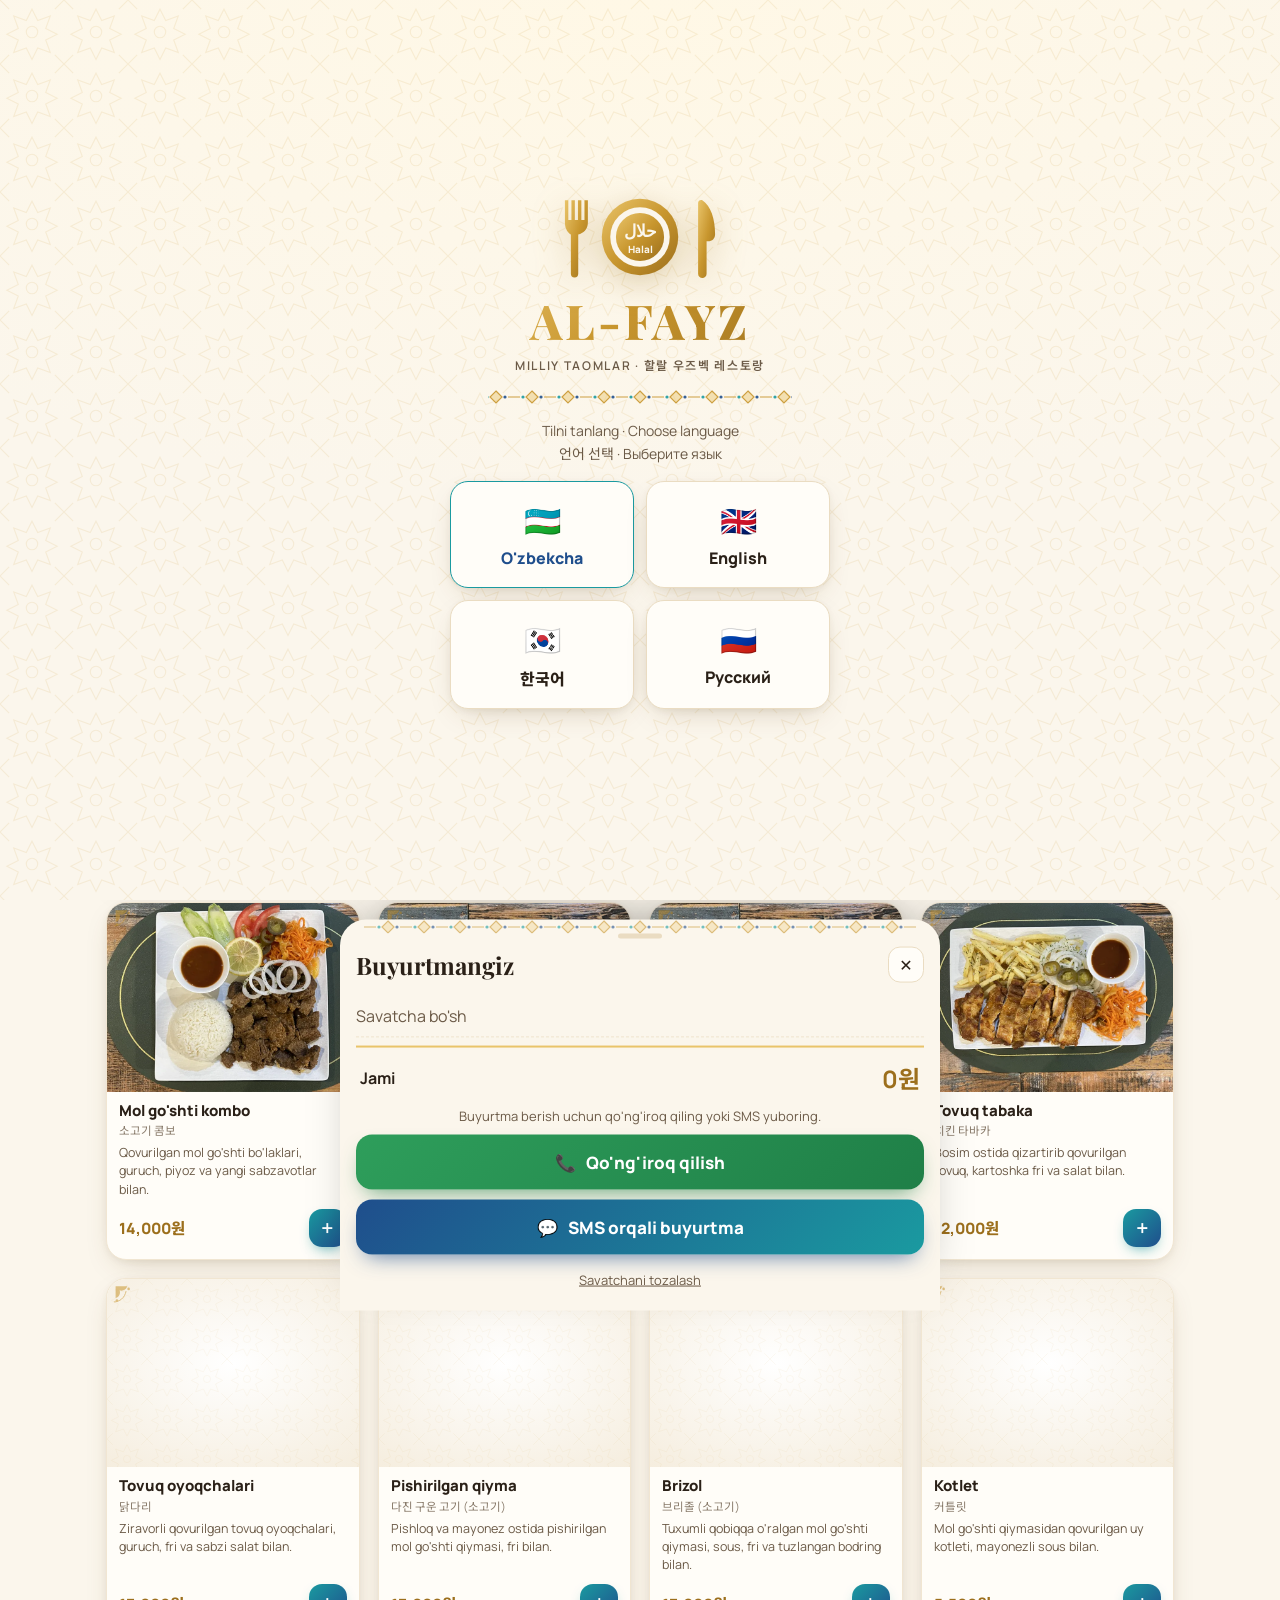
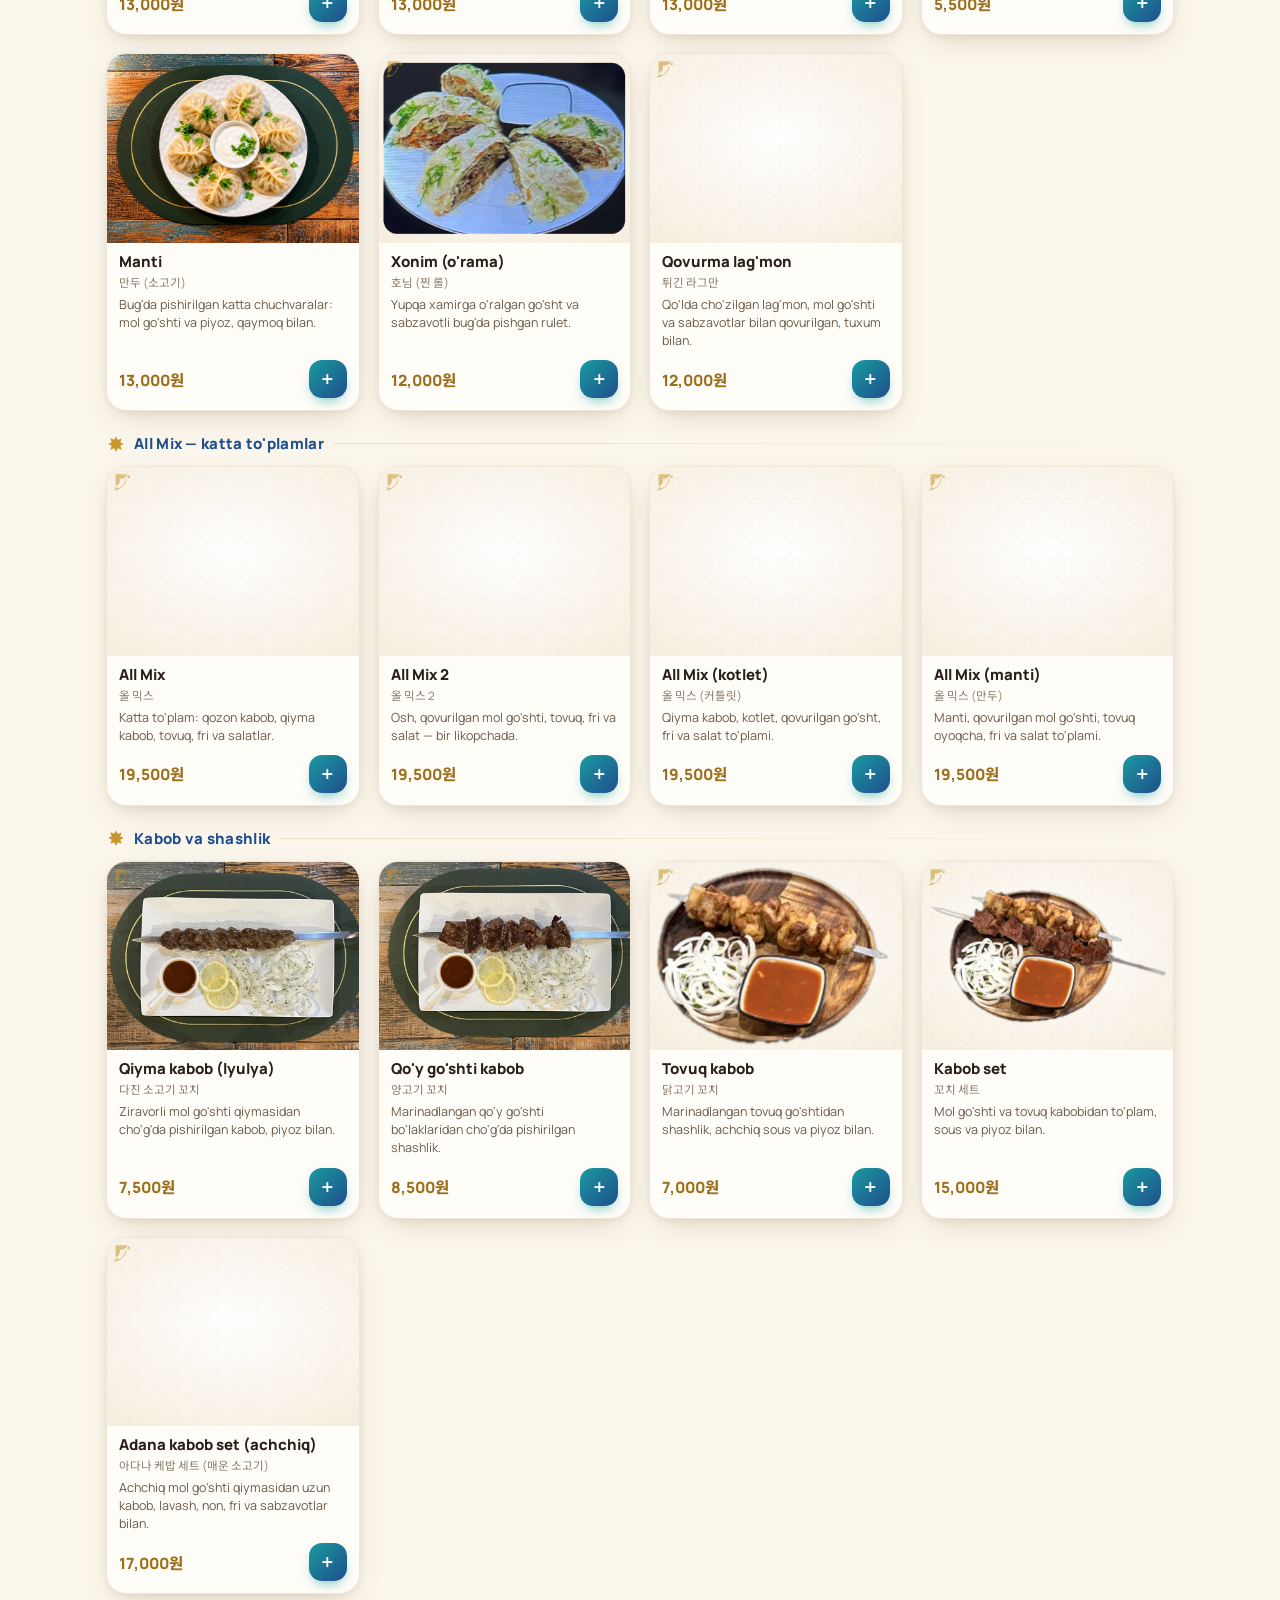
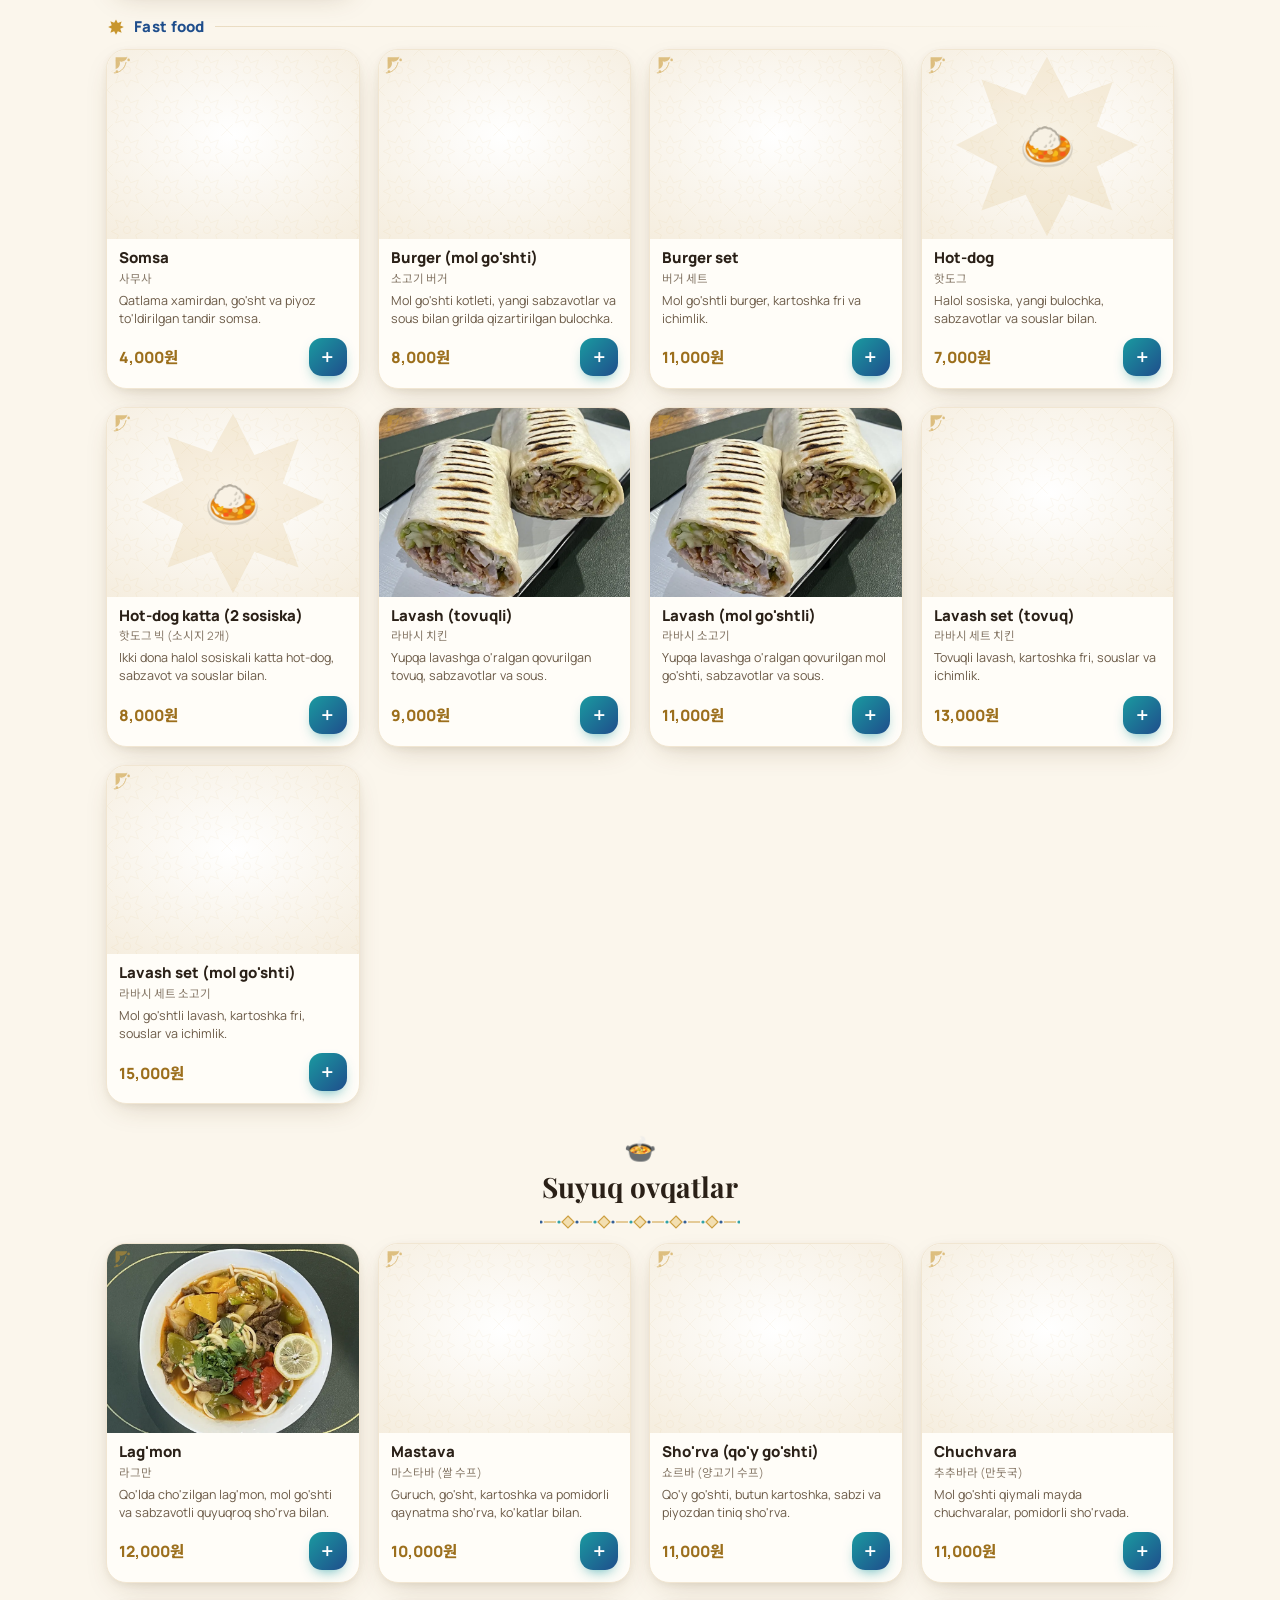
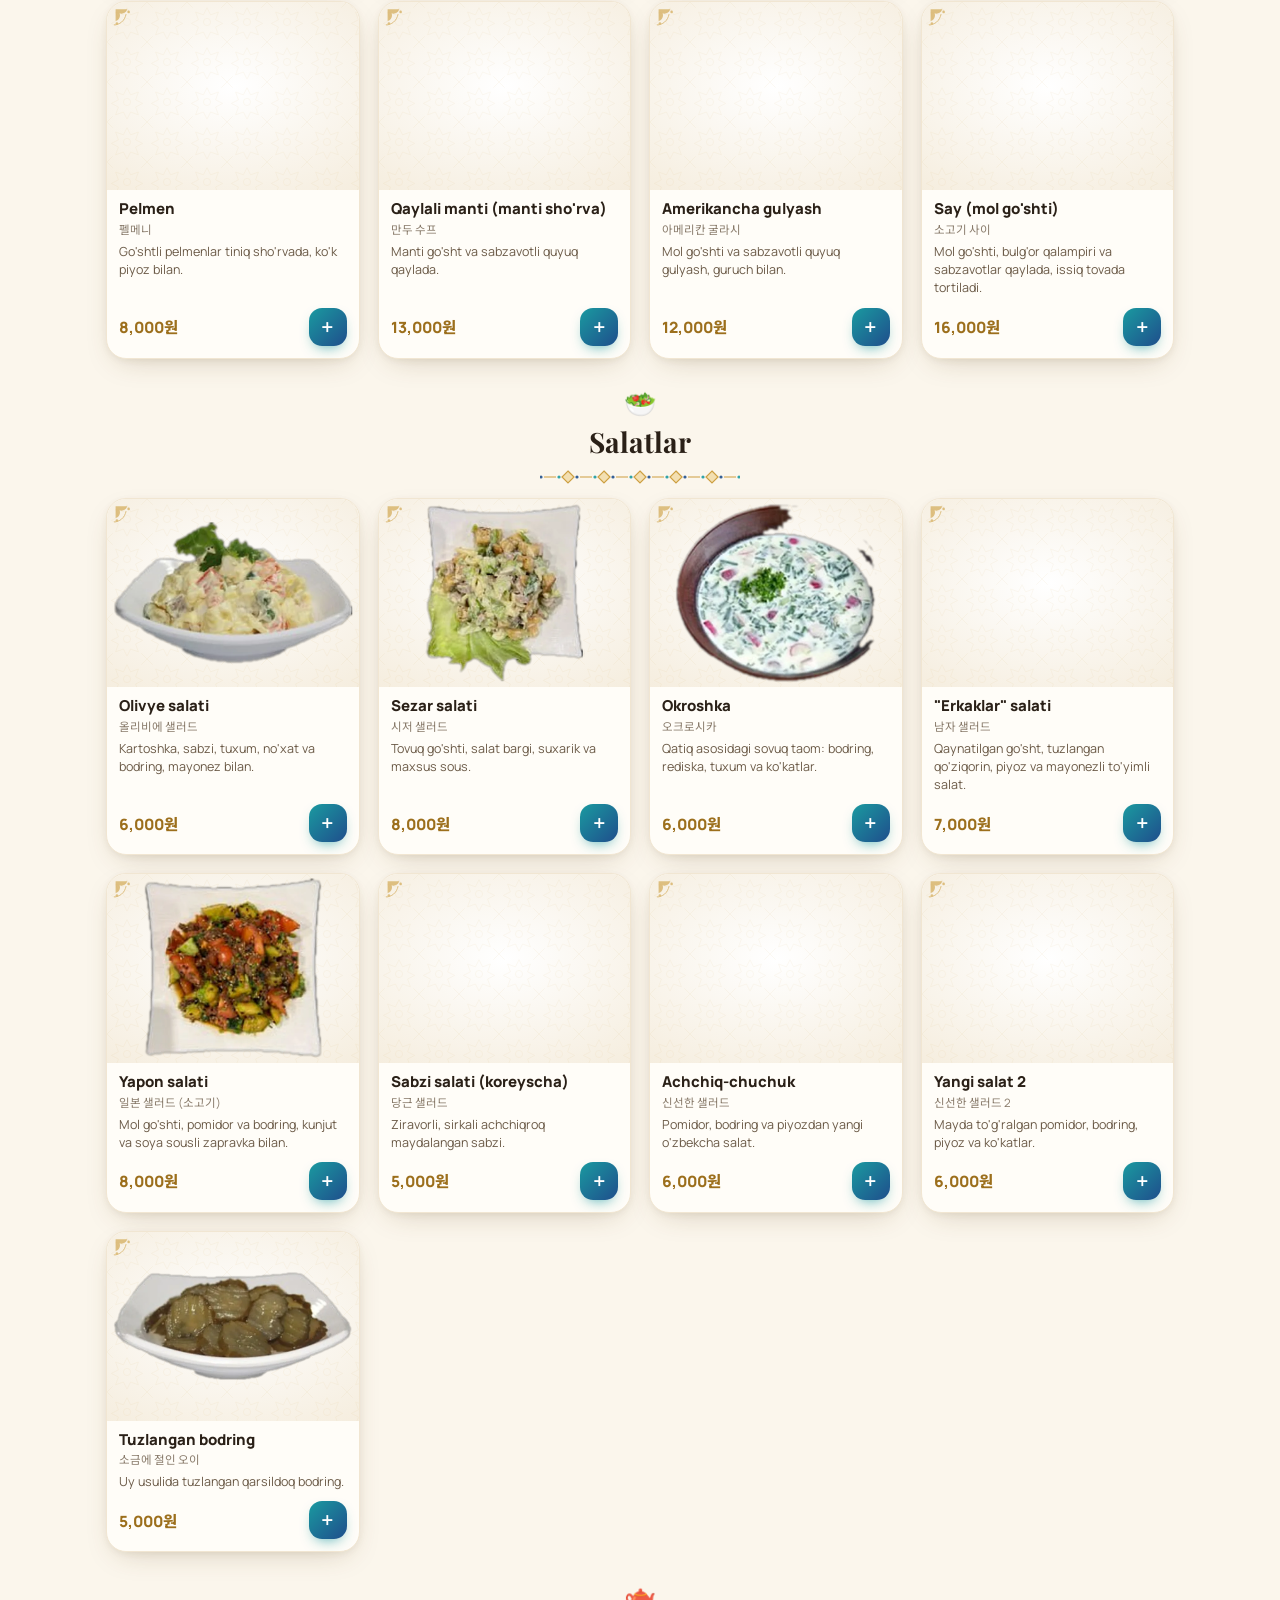
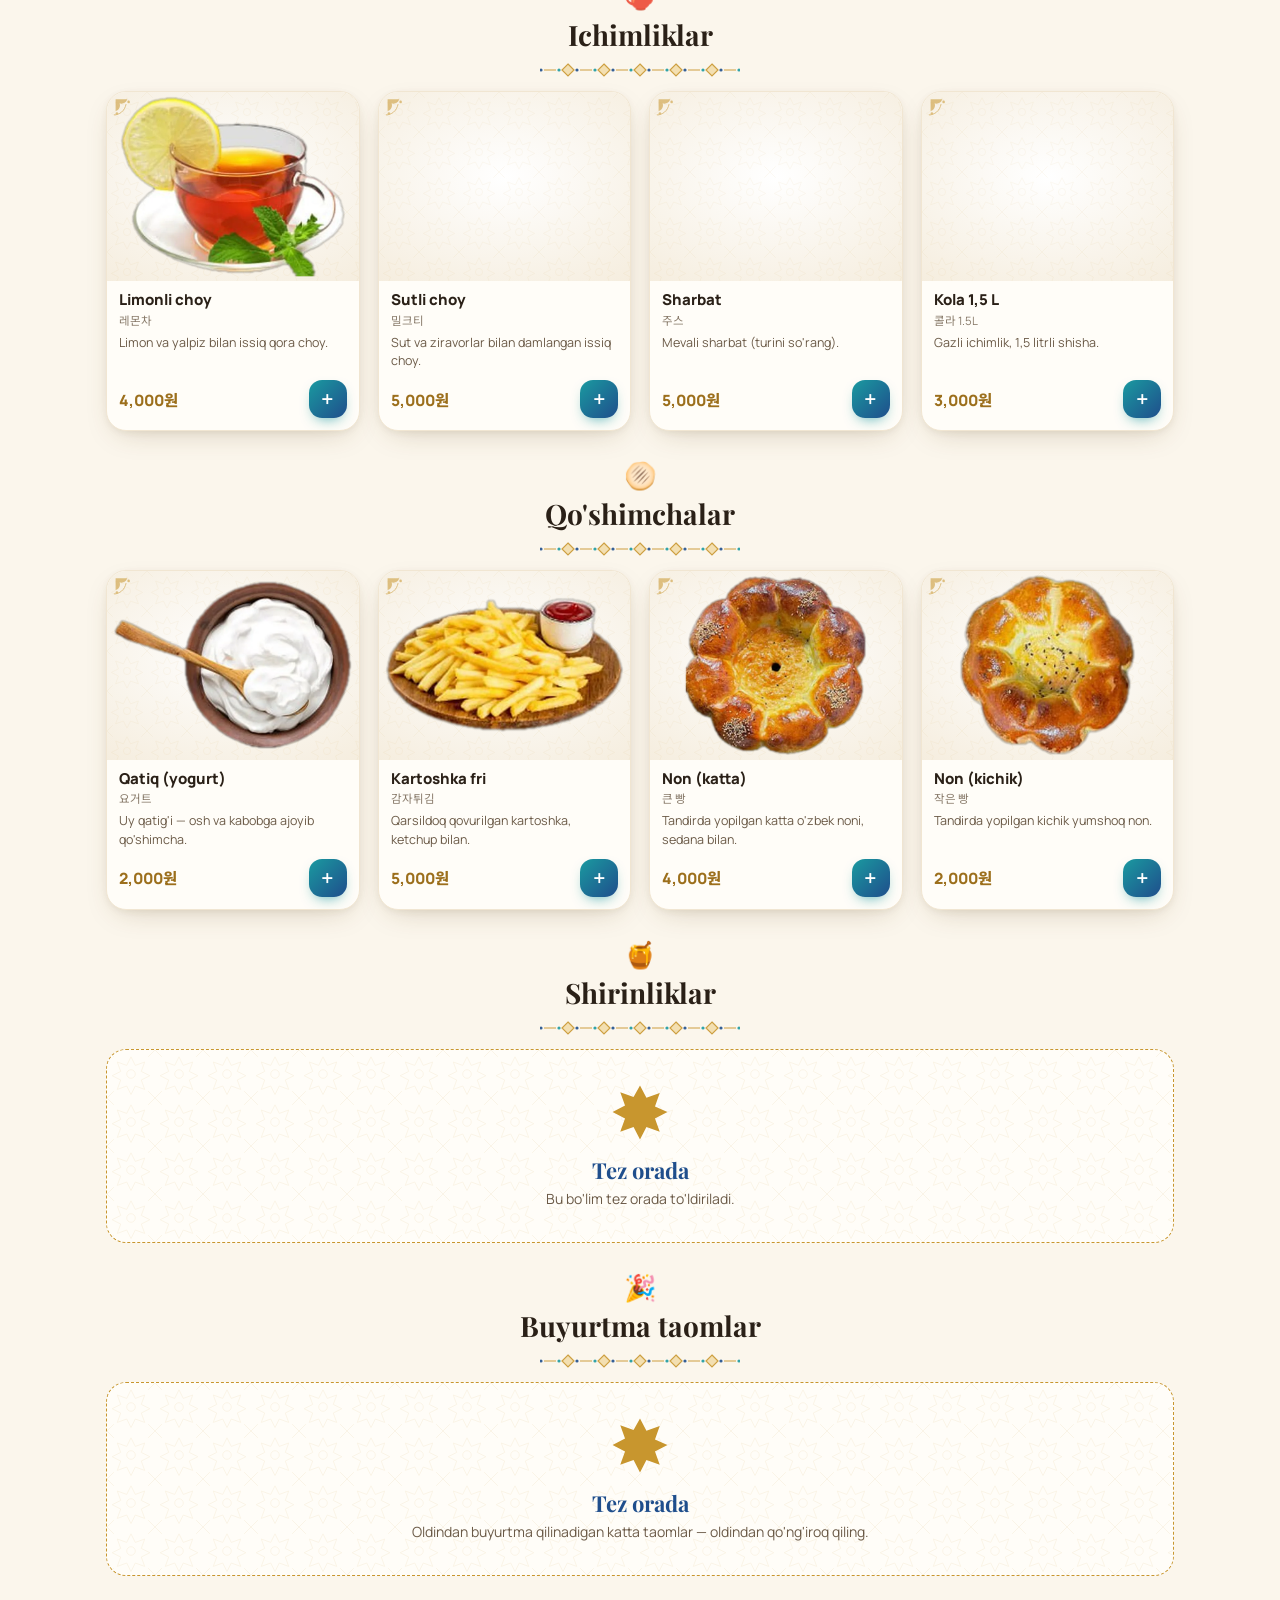
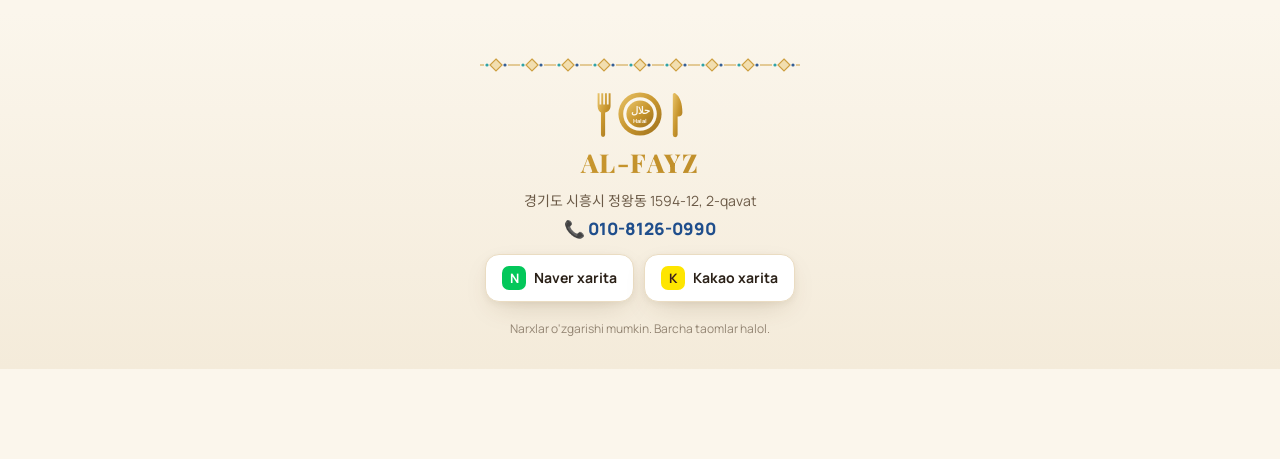
==== index.html @ 701c0d2f "AL-FAYZ e-menu: 4 tilli mobil menyu, savatcha va SMS buyurtma Co-Authored-By: Claude Opus 5.5 <norep" ====
<!doctype html>
<html lang="uz">
<head>
  <meta charset="utf-8">
  <meta name="viewport" content="width=device-width, initial-scale=1, viewport-fit=cover">
  <title>AL-FAYZ — Milliy taomlar</title>
  <meta name="description" content="AL-FAYZ halal o'zbek restorani — elektron menyu. 할랄 우즈벡 레스토랑 메뉴. Siheung, Jeongwang-dong.">
  <meta name="theme-color" content="#FBF6EC">
  <meta property="og:title" content="AL-FAYZ — Halal Uzbek restaurant menu">
  <meta property="og:description" content="Osh, lag'mon, manti, kabob... 010-8126-0990">
  <meta property="og:image" content="images/plov.webp">
  <link rel="icon" href="data:image/svg+xml,%3Csvg xmlns='http://www.w3.org/2000/svg' viewBox='0 0 64 64'%3E%3Ccircle cx='32' cy='32' r='30' fill='%23C8962E'/%3E%3Ccircle cx='32' cy='32' r='18' fill='none' stroke='%23FBF6EC' stroke-width='4'/%3E%3C/svg%3E">
  <link rel="preconnect" href="https://fonts.googleapis.com">
  <link rel="preconnect" href="https://fonts.gstatic.com" crossorigin>
  <link href="https://fonts.googleapis.com/css2?family=Manrope:wght@400;500;600;700;800&family=Playfair+Display:wght@600;700;800&family=Noto+Sans+KR:wght@400;500;700&display=swap" rel="stylesheet">
  <link rel="stylesheet" href="style.css">
</head>
<body>
  <!-- reusable SVG symbols: logo + naqsh ornaments -->
  <svg width="0" height="0" style="position:absolute" aria-hidden="true">
    <defs>
      <linearGradient id="gold" x1="0" y1="0" x2="1" y2="1">
        <stop offset="0" stop-color="#E9C46A"/><stop offset=".5" stop-color="#C8962E"/><stop offset="1" stop-color="#9C6F1C"/>
      </linearGradient>
    </defs>
    <symbol id="logo" viewBox="0 0 120 64">
      <g fill="url(#gold)">
        <path d="M7 6h2.4v14h2.2V6H14v14h2.2V6h2.4v14h2.2V6h2.4v16c0 4.5-3.2 7.6-6.8 8.2V58a2.6 2.6 0 0 1-5.2 0V30.2C9.6 29.6 7 26.5 7 22z"/>
        <circle cx="60" cy="32" r="27"/>
        <path d="M104 6c6 4 9 13 9 24 0 3-2 5-5 5h-1v23a3 3 0 0 1-6 0V8c0-1.5 1.5-2.5 3-2z"/>
      </g>
      <circle cx="60" cy="32" r="21" fill="#FBF6EC"/>
      <circle cx="60" cy="32" r="17" fill="url(#gold)"/>
      <text x="60" y="32" text-anchor="middle" font-size="12" font-weight="700" fill="#FBF6EC" font-family="serif">حلال</text>
      <text x="60" y="43" text-anchor="middle" font-size="7" font-weight="800" fill="#FBF6EC" font-family="Manrope, sans-serif">Halal</text>
    </symbol>
    <symbol id="star" viewBox="0 0 40 40">
      <path d="M20 1l4.6 8.9 9.5-3.4-3.4 9.5L39.6 20l-8.9 4.6 3.4 9.5-9.5-3.4L20 39.6l-4.6-8.9-9.5 3.4 3.4-9.5L.4 20l8.9-4.6-3.4-9.5 9.5 3.4z"/>
    </symbol>
    <symbol id="corner" viewBox="0 0 40 40">
      <path d="M2 2h20c-2 6-8 8-12 6 2 4 0 10-6 12V2z" fill="currentColor"/>
      <path d="M2 26c8 0 16-6 18-16" fill="none" stroke="currentColor" stroke-width="1.5" stroke-linecap="round"/>
      <circle cx="24" cy="6" r="2" fill="currentColor"/><circle cx="6" cy="24" r="2" fill="currentColor"/>
    </symbol>
  </svg>

  <!-- language picker (first visit + any time) -->
  <div id="lang-screen" class="lang-screen" hidden>
    <div class="lang-card">
      <svg class="lang-logo"><use href="#logo"/></svg>
      <h1 class="brand">AL-FAYZ</h1>
      <p class="brand-sub">Milliy taomlar · 할랄 우즈벡 레스토랑</p>
      <div class="ornament-line"></div>
      <p class="lang-q">Tilni tanlang · Choose language<br>언어 선택 · Выберите язык</p>
      <div class="lang-grid">
        <button data-lang="uz"><span class="flag">🇺🇿</span>O'zbekcha</button>
        <button data-lang="en"><span class="flag">🇬🇧</span>English</button>
        <button data-lang="ko"><span class="flag">🇰🇷</span>한국어</button>
        <button data-lang="ru"><span class="flag">🇷🇺</span>Русский</button>
      </div>
    </div>
  </div>

  <header class="hero">
    <div class="hero-pattern"></div>
    <div class="hero-top">
      <span class="halal-pill">✓ HALAL</span>
      <button id="lang-btn" class="lang-btn" aria-label="Language"><span>🌐</span><b id="lang-code">UZ</b></button>
    </div>
    <svg class="hero-logo"><use href="#logo"/></svg>
    <h1 class="brand">AL-FAYZ</h1>
    <p class="brand-sub" data-i18n="tagline">Milliy taomlar</p>
    <a class="hero-call" href="tel:01081260990">📞 010-8126-0990</a>
  </header>

  <nav class="tabs" id="tabs" aria-label="Categories"><div class="tabs-inner" id="tabs-inner"></div></nav>

  <main id="menu"></main>

  <footer class="footer">
    <div class="ornament-line"></div>
    <svg class="footer-logo"><use href="#logo"/></svg>
    <h2 class="brand small">AL-FAYZ</h2>
    <p id="f-address" class="f-address"></p>
    <a class="f-phone" href="tel:01081260990">📞 010-8126-0990</a>
    <div class="map-btns">
      <a id="naver" class="map-btn naver" target="_blank" rel="noopener"><b>N</b> <span data-i18n="naver">Naver xarita</span></a>
      <a id="kakao" class="map-btn kakao" target="_blank" rel="noopener"><b>K</b> <span data-i18n="kakao">Kakao xarita</span></a>
    </div>
    <p class="f-note" data-i18n="footnote">Narxlar o'zgarishi mumkin.</p>
  </footer>

  <!-- floating cart bar -->
  <button id="cart-bar" class="cart-bar" hidden>
    <span class="cb-icon">🛒<i id="cb-count">0</i></span>
    <span class="cb-label" data-i18n="cart">Savatcha</span>
    <span class="cb-total" id="cb-total">0원</span>
  </button>

  <!-- cart sheet -->
  <div id="sheet-backdrop" class="sheet-backdrop" hidden></div>
  <section id="sheet" class="sheet" aria-hidden="true">
    <div class="sheet-handle"></div>
    <div class="sheet-head">
      <h2 data-i18n="yourOrder">Buyurtmangiz</h2>
      <button id="sheet-close" class="icon-btn" aria-label="Close">✕</button>
    </div>
    <ul id="sheet-list" class="sheet-list"></ul>
    <div class="sheet-total"><span data-i18n="total">Jami</span><b id="sheet-total">0원</b></div>
    <p class="sheet-hint" data-i18n="hint">Buyurtma berish uchun qo'ng'iroq qiling yoki SMS yuboring.</p>
    <div class="order-btns">
      <a class="order-btn call" href="tel:01081260990">📞 <span data-i18n="call">Qo'ng'iroq qilish</span></a>
      <a class="order-btn sms" id="sms-btn" href="#">💬 <span data-i18n="sms">SMS orqali buyurtma</span></a>
    </div>
    <button id="clear-cart" class="clear-btn" data-i18n="clear">Savatchani tozalash</button>
  </section>

  <div id="toast" class="toast"></div>

  <script src="app.js"></script>
</body>
</html>
---- style.css ----
/* AL-FAYZ e-menu — light theme with Uzbek naqsh accents */
:root {
  --bg: #FBF6EC;
  --bg-2: #F4EBDA;
  --card: #FFFDF8;
  --ink: #2A2017;
  --ink-2: #6B5A47;
  --gold: #C8962E;
  --gold-2: #E9C46A;
  --gold-deep: #9C6F1C;
  --lapis: #1F4E8C;
  --turq: #1A9AA0;
  --turq-soft: #E3F3F2;
  --line: #EADCC2;
  --radius: 20px;
  --shadow: 0 10px 30px -12px rgba(92, 64, 20, .28), 0 2px 6px rgba(92, 64, 20, .06);
  --font: "Manrope", "Noto Sans KR", system-ui, -apple-system, sans-serif;
  --display: "Playfair Display", "Noto Sans KR", Georgia, serif;
  --safe-b: env(safe-area-inset-bottom, 0px);

  /* naqsh tiles (8-point star girih + band) */
  --naqsh: url("data:image/svg+xml,%3Csvg xmlns='http://www.w3.org/2000/svg' width='56' height='56' viewBox='0 0 56 56'%3E%3Cg fill='none' stroke='%23C8962E' stroke-width='1'%3E%3Cpath d='M28 8l5 10 11-4-4 11 10 5-10 5 4 11-11-4-5 10-5-10-11 4 4-11-10-5 10-5-4-11 11 4z'/%3E%3Ccircle cx='28' cy='28' r='5'/%3E%3Cpath d='M0 0l8 8M56 0l-8 8M0 56l8-8M56 56l-8-8' /%3E%3C/g%3E%3C/svg%3E");
  --band: url("data:image/svg+xml,%3Csvg xmlns='http://www.w3.org/2000/svg' width='36' height='14' viewBox='0 0 36 14'%3E%3Cg fill='none' stroke='%23C8962E' stroke-width='1.2'%3E%3Cpath d='M0 7h6M30 7h6'/%3E%3Cpath d='M18 1l6 6-6 6-6-6z' fill='%23E9C46A' fill-opacity='.5'/%3E%3Ccircle cx='9' cy='7' r='1.6' fill='%231A9AA0' stroke='none'/%3E%3Ccircle cx='27' cy='7' r='1.6' fill='%231F4E8C' stroke='none'/%3E%3C/g%3E%3C/svg%3E");
}

* { box-sizing: border-box; -webkit-tap-highlight-color: transparent; }
html { scroll-behavior: smooth; scroll-padding-top: 70px; }
body {
  margin: 0; font-family: var(--font); color: var(--ink); background: var(--bg);
  -webkit-font-smoothing: antialiased; overflow-x: hidden;
  padding-bottom: calc(90px + var(--safe-b));
}
body.lock { overflow: hidden; }
html[lang="ko"] body { word-break: keep-all; }
button { font: inherit; color: inherit; cursor: pointer; border: 0; background: none; }
a { color: inherit; text-decoration: none; }
img { display: block; max-width: 100%; }

.brand { font-family: var(--display); font-weight: 800; letter-spacing: .06em; margin: 0;
  background: linear-gradient(135deg, var(--gold-2), var(--gold) 45%, var(--gold-deep));
  -webkit-background-clip: text; background-clip: text; color: transparent; }
.brand-sub { margin: 4px 0 0; color: var(--ink-2); font-weight: 600; letter-spacing: .14em; text-transform: uppercase; font-size: 12px; }
.ornament-line { height: 14px; background: var(--band) repeat-x center; opacity: .9; margin: 16px auto; width: min(320px, 80%); }

/* ---------- HERO ---------- */
.hero { position: relative; text-align: center; padding: 18px 16px 26px; overflow: hidden;
  background: radial-gradient(120% 90% at 50% 0%, #FFF8E6 0%, var(--bg) 60%); }
.hero::after { content: ""; position: absolute; left: 0; right: 0; bottom: 0; height: 14px; background: var(--band) repeat-x center; opacity: .8; }
.hero-pattern { position: absolute; inset: 0; background: var(--naqsh); background-size: 56px; opacity: .13;
  -webkit-mask-image: radial-gradient(80% 70% at 50% 40%, #000 30%, transparent 85%); mask-image: radial-gradient(80% 70% at 50% 40%, #000 30%, transparent 85%);
  animation: drift 60s linear infinite; }
@keyframes drift { to { background-position: 560px 280px; } }
.hero-top { position: relative; display: flex; justify-content: space-between; align-items: center; }
.halal-pill { font-size: 11px; font-weight: 800; letter-spacing: .12em; color: var(--turq); background: var(--turq-soft); padding: 6px 10px; border-radius: 99px; }
.lang-btn { display: flex; gap: 6px; align-items: center; padding: 7px 12px; border-radius: 99px; background: var(--card); box-shadow: var(--shadow); font-size: 13px; }
.lang-btn b { color: var(--lapis); }
.hero-logo { position: relative; width: 150px; height: 80px; margin: 8px auto 2px; display: block; filter: drop-shadow(0 6px 12px rgba(156, 111, 28, .25)); animation: rise .8s cubic-bezier(.2, .8, .2, 1) both; }
.hero .brand { position: relative; font-size: 44px; line-height: 1.05; animation: rise .8s .08s cubic-bezier(.2, .8, .2, 1) both; }
.hero .brand-sub { position: relative; animation: rise .8s .16s cubic-bezier(.2, .8, .2, 1) both; }
.hero-call { position: relative; display: inline-block; margin-top: 14px; padding: 9px 16px; border-radius: 99px; font-weight: 700; font-size: 14px;
  color: var(--lapis); background: #fff; border: 1px solid var(--line); animation: rise .8s .24s cubic-bezier(.2, .8, .2, 1) both; }
@keyframes rise { from { opacity: 0; transform: translateY(14px); } }

/* ---------- TABS ---------- */
.tabs { position: sticky; top: 0; z-index: 20; background: rgba(251, 246, 236, .88); backdrop-filter: saturate(1.4) blur(12px); -webkit-backdrop-filter: saturate(1.4) blur(12px);
  border-bottom: 1px solid var(--line); }
.tabs-inner { display: flex; gap: 8px; overflow-x: auto; padding: 10px 16px; scrollbar-width: none; scroll-snap-type: x proximity; }
.tabs-inner::-webkit-scrollbar { display: none; }
.tab { flex: none; scroll-snap-align: center; display: flex; align-items: center; gap: 6px; padding: 9px 14px; border-radius: 99px; font-weight: 700; font-size: 14px; white-space: nowrap;
  background: var(--card); border: 1px solid var(--line); color: var(--ink-2); transition: all .25s; }
.tab.active { color: #fff; border-color: transparent; background: linear-gradient(135deg, var(--lapis), var(--turq)); box-shadow: 0 6px 16px -6px rgba(31, 78, 140, .6); }

/* ---------- SECTIONS ---------- */
main { max-width: 1100px; margin: 0 auto; padding: 0 16px; }
.section { padding-top: 26px; }
.section-head { text-align: center; margin-bottom: 14px; }
.section-head h2 { font-family: var(--display); font-size: 28px; margin: 0; color: var(--ink); }
.section-head .icon { font-size: 26px; display: block; margin-bottom: 2px; }
.section-head .ornament-line { margin: 10px auto 0; width: 200px; }
.section-note { text-align: center; color: var(--ink-2); font-size: 14px; margin: -4px 0 14px; }
.group-title { display: flex; align-items: center; gap: 10px; margin: 22px 2px 12px; font-weight: 800; font-size: 15px; color: var(--lapis); letter-spacing: .02em; }
.group-title::before { content: ""; width: 16px; height: 16px; flex: none; background: var(--gold);
  -webkit-mask: url("data:image/svg+xml,%3Csvg xmlns='http://www.w3.org/2000/svg' viewBox='0 0 40 40'%3E%3Cpath d='M20 1l4.6 8.9 9.5-3.4-3.4 9.5L39.6 20l-8.9 4.6 3.4 9.5-9.5-3.4L20 39.6l-4.6-8.9-9.5 3.4 3.4-9.5L.4 20l8.9-4.6-3.4-9.5 9.5 3.4z'/%3E%3C/svg%3E") center/contain no-repeat;
          mask: url("data:image/svg+xml,%3Csvg xmlns='http://www.w3.org/2000/svg' viewBox='0 0 40 40'%3E%3Cpath d='M20 1l4.6 8.9 9.5-3.4-3.4 9.5L39.6 20l-8.9 4.6 3.4 9.5-9.5-3.4L20 39.6l-4.6-8.9-9.5 3.4 3.4-9.5L.4 20l8.9-4.6-3.4-9.5 9.5 3.4z'/%3E%3C/svg%3E") center/contain no-repeat; }
.group-title::after { content: ""; flex: 1; height: 1px; background: linear-gradient(90deg, var(--line), transparent); }

.grid { display: grid; grid-template-columns: repeat(2, minmax(0, 1fr)); gap: 12px; }
@media (min-width: 720px) { .grid { grid-template-columns: repeat(3, minmax(0, 1fr)); gap: 18px; } }
@media (min-width: 1000px) { .grid { grid-template-columns: repeat(4, minmax(0, 1fr)); } }

/* ---------- CARD ---------- */
.card { position: relative; display: flex; flex-direction: column; background: var(--card); border-radius: var(--radius); box-shadow: var(--shadow);
  border: 1px solid #F1E6D2; overflow: hidden; opacity: 0; transform: translateY(18px); transition: opacity .5s, transform .5s cubic-bezier(.2, .8, .2, 1); }
.card.in { opacity: 1; transform: none; }
.card .corner { position: absolute; width: 26px; height: 26px; color: var(--gold); opacity: .55; z-index: 2; pointer-events: none; }
.card .corner.tl { top: 6px; left: 6px; }
.card .corner.br { bottom: 6px; right: 6px; transform: rotate(180deg); }
.thumb { position: relative; aspect-ratio: 4 / 3; overflow: hidden;
  background: radial-gradient(90% 80% at 50% 45%, #FFFFFF 0%, var(--bg-2) 100%); }
.thumb::after { content: ""; position: absolute; inset: 0; background: var(--naqsh); background-size: 40px; opacity: .08; pointer-events: none; }
.thumb img { width: 100%; height: 100%; object-fit: cover; transition: transform .6s cubic-bezier(.2, .8, .2, 1), opacity .4s; opacity: 0; position: relative; z-index: 1; }
.thumb img.loaded { opacity: 1; }
.card:active .thumb img { transform: scale(1.04); }
.thumb .ph { position: absolute; inset: 0; display: grid; place-items: center; font-size: 46px; z-index: 1; }
.thumb .ph::before { content: ""; position: absolute; width: 74%; aspect-ratio: 1; background: var(--gold); opacity: .12;
  -webkit-mask: var(--star-mask) center/contain no-repeat; mask: var(--star-mask) center/contain no-repeat; }
.card { --star-mask: url("data:image/svg+xml,%3Csvg xmlns='http://www.w3.org/2000/svg' viewBox='0 0 40 40'%3E%3Cpath d='M20 1l4.6 8.9 9.5-3.4-3.4 9.5L39.6 20l-8.9 4.6 3.4 9.5-9.5-3.4L20 39.6l-4.6-8.9-9.5 3.4 3.4-9.5L.4 20l8.9-4.6-3.4-9.5 9.5 3.4z'/%3E%3C/svg%3E"); }
.body { display: flex; flex-direction: column; flex: 1; padding: 10px 12px 12px; }
.name { font-weight: 800; font-size: 15px; line-height: 1.25; margin: 0; }
.alt { font-size: 11.5px; color: var(--ink-2); margin-top: 2px; opacity: .8; }
.desc { font-size: 12.5px; line-height: 1.45; color: var(--ink-2); margin: 6px 0 10px; flex: 1;
  display: -webkit-box; -webkit-line-clamp: 3; -webkit-box-orient: vertical; overflow: hidden; }
.card.open .desc { -webkit-line-clamp: unset; }
.foot { display: flex; align-items: center; justify-content: space-between; gap: 6px; }
.price { font-weight: 800; font-size: 15.5px; color: var(--gold-deep); white-space: nowrap; }
.add { width: 38px; height: 38px; border-radius: 13px; display: grid; place-items: center; font-size: 22px; font-weight: 600; color: #fff; flex: none;
  background: linear-gradient(135deg, var(--turq), var(--lapis)); box-shadow: 0 6px 14px -6px rgba(26, 154, 160, .8); transition: transform .15s; }
.add:active { transform: scale(.9); }
.stepper { display: flex; align-items: center; gap: 2px; background: var(--turq-soft); border-radius: 13px; padding: 3px; }
.stepper button { width: 30px; height: 32px; border-radius: 10px; font-size: 18px; font-weight: 700; color: var(--lapis); background: #fff; }
.stepper b { min-width: 22px; text-align: center; font-size: 14px; color: var(--lapis); }
.in-cart { border-color: var(--turq); box-shadow: 0 0 0 2px rgba(26, 154, 160, .25), var(--shadow); }

/* empty / coming soon */
.soon { text-align: center; padding: 34px 20px; border-radius: var(--radius); border: 1.5px dashed var(--gold); background: var(--card); position: relative; overflow: hidden; }
.soon::before { content: ""; position: absolute; inset: 0; background: var(--naqsh); background-size: 48px; opacity: .1; }
.soon svg { width: 56px; height: 56px; fill: var(--gold); position: relative; animation: spin 18s linear infinite; }
@keyframes spin { to { transform: rotate(360deg); } }
.soon h3 { position: relative; font-family: var(--display); font-size: 22px; margin: 10px 0 4px; color: var(--lapis); }
.soon p { position: relative; margin: 0; color: var(--ink-2); font-size: 14px; }

/* ---------- FOOTER ---------- */
.footer { text-align: center; padding: 30px 16px 20px; margin-top: 36px; background: linear-gradient(180deg, transparent, var(--bg-2)); }
.footer-logo { width: 96px; height: 52px; }
.brand.small { font-size: 26px; }
.f-address { color: var(--ink-2); font-size: 14px; margin: 10px auto 6px; max-width: 320px; line-height: 1.5; }
.f-phone { display: inline-block; font-weight: 800; color: var(--lapis); font-size: 17px; margin-bottom: 14px; }
.map-btns { display: flex; gap: 10px; justify-content: center; flex-wrap: wrap; }
.map-btn { display: flex; align-items: center; gap: 8px; padding: 11px 16px; border-radius: 14px; font-weight: 700; font-size: 14px; background: #fff; border: 1px solid var(--line); box-shadow: var(--shadow); }
.map-btn b { width: 24px; height: 24px; border-radius: 7px; display: grid; place-items: center; color: #fff; font-size: 13px; }
.naver b { background: #03C75A; }
.kakao b { background: #FEE500; color: #3A1D1D; }
.f-note { font-size: 12px; color: var(--ink-2); opacity: .7; margin-top: 18px; }

/* ---------- CART BAR ---------- */
.cart-bar { position: fixed; z-index: 30; left: 12px; right: 12px; bottom: calc(12px + var(--safe-b)); max-width: 560px; margin: 0 auto;
  display: flex; align-items: center; gap: 12px; padding: 12px 16px; border-radius: 18px; color: #fff; text-align: left;
  background: linear-gradient(135deg, var(--lapis) 0%, #17639A 55%, var(--turq) 100%); box-shadow: 0 16px 34px -12px rgba(31, 78, 140, .7);
  transform: translateY(0); transition: transform .35s cubic-bezier(.2, .8, .2, 1), opacity .35s; }
.cart-bar[hidden] { display: flex; transform: translateY(140%); opacity: 0; pointer-events: none; }
.cart-bar.bump { animation: bump .4s; }
@keyframes bump { 40% { transform: scale(1.04); } }
.cb-icon { position: relative; font-size: 22px; }
.cb-icon i { position: absolute; top: -8px; right: -10px; min-width: 20px; height: 20px; padding: 0 5px; border-radius: 99px; font-style: normal; font-size: 12px; font-weight: 800;
  display: grid; place-items: center; background: var(--gold-2); color: var(--ink); }
.cb-label { flex: 1; font-weight: 800; font-size: 16px; }
.cb-total { font-weight: 800; font-size: 16px; background: rgba(255, 255, 255, .16); padding: 6px 10px; border-radius: 10px; }

/* ---------- SHEET ---------- */
.sheet-backdrop { position: fixed; inset: 0; z-index: 40; background: rgba(42, 32, 23, .45); backdrop-filter: blur(2px); opacity: 1; transition: opacity .3s; }
.sheet-backdrop[hidden] { display: block; opacity: 0; pointer-events: none; }
.sheet { position: fixed; z-index: 41; left: 0; right: 0; bottom: 0; max-width: 600px; margin: 0 auto; max-height: 88vh; max-height: 88dvh; display: flex; flex-direction: column;
  background: var(--bg); border-radius: 26px 26px 0 0; padding: 8px 16px calc(16px + var(--safe-b)); box-shadow: 0 -20px 50px -20px rgba(0, 0, 0, .35);
  transform: translateY(105%); transition: transform .4s cubic-bezier(.2, .8, .2, 1); }
.sheet::before { content: ""; position: absolute; top: 0; left: 24px; right: 24px; height: 14px; background: var(--band) repeat-x center; opacity: .6; }
.sheet.open { transform: none; }
.sheet-handle { width: 44px; height: 5px; border-radius: 9px; background: var(--line); margin: 6px auto 4px; }
.sheet-head { display: flex; justify-content: space-between; align-items: center; }
.sheet-head h2 { font-family: var(--display); margin: 6px 0; font-size: 24px; }
.icon-btn { width: 36px; height: 36px; border-radius: 12px; background: var(--card); border: 1px solid var(--line); }
.sheet-list { list-style: none; margin: 8px 0; padding: 0; overflow-y: auto; flex: 1; overscroll-behavior: contain; }
.sheet-list li { display: flex; align-items: center; gap: 10px; padding: 10px 0; border-bottom: 1px dashed var(--line); }
.sheet-list img, .sheet-list .mini-ph { width: 54px; height: 44px; border-radius: 10px; object-fit: cover; flex: none; background: var(--bg-2); display: grid; place-items: center; }
.sheet-list .info { flex: 1; min-width: 0; }
.sheet-list .info b { display: block; font-size: 14px; }
.sheet-list .info span { font-size: 13px; color: var(--gold-deep); font-weight: 700; }
.sheet-empty { text-align: center; color: var(--ink-2); padding: 30px 0; }
.sheet-total { display: flex; justify-content: space-between; align-items: center; padding: 12px 4px; font-weight: 700; font-size: 16px; border-top: 2px solid var(--gold-2); }
.sheet-total b { font-size: 24px; color: var(--gold-deep); }
.sheet-hint { margin: 0 0 10px; font-size: 13px; color: var(--ink-2); text-align: center; }
.order-btns { display: grid; gap: 10px; }
.order-btn { display: flex; align-items: center; justify-content: center; gap: 10px; padding: 16px; border-radius: 16px; font-weight: 800; font-size: 17px; color: #fff; }
.order-btn.call { background: linear-gradient(135deg, #2E9E5B, #1F7F47); box-shadow: 0 10px 22px -10px rgba(31, 127, 71, .8); }
.order-btn.sms { background: linear-gradient(135deg, var(--lapis), var(--turq)); box-shadow: 0 10px 22px -10px rgba(31, 78, 140, .8); }
.clear-btn { margin: 10px auto 0; display: block; font-size: 13px; color: var(--ink-2); text-decoration: underline; padding: 6px; }

/* ---------- LANGUAGE SCREEN ---------- */
.lang-screen { position: fixed; inset: 0; z-index: 60; display: flex; align-items: center; justify-content: center; padding: 20px; overflow-y: auto;
  background: radial-gradient(120% 80% at 50% 0%, #FFF8E6, var(--bg) 70%); animation: fade .35s; }
.lang-screen::before { content: ""; position: absolute; inset: 0; background: var(--naqsh); background-size: 64px; opacity: .12; }
.lang-screen[hidden] { display: none; }
@keyframes fade { from { opacity: 0; } }
.lang-card { position: relative; width: 100%; max-width: 380px; text-align: center; animation: rise .6s cubic-bezier(.2, .8, .2, 1); }
.lang-logo { width: 170px; height: 92px; filter: drop-shadow(0 8px 16px rgba(156, 111, 28, .3)); }
.lang-card .brand { font-size: 48px; }
.lang-q { color: var(--ink-2); font-size: 14px; line-height: 1.6; margin: 0 0 16px; }
.lang-grid { display: grid; grid-template-columns: 1fr 1fr; gap: 12px; }
.lang-grid button { display: flex; flex-direction: column; align-items: center; gap: 6px; padding: 18px 10px; border-radius: 18px; font-weight: 800; font-size: 16px;
  background: var(--card); border: 1.5px solid var(--line); box-shadow: var(--shadow); transition: transform .15s, border-color .2s; }
.lang-grid button:active { transform: scale(.96); }
.lang-grid button.current { border-color: var(--turq); color: var(--lapis); }
.lang-grid .flag { font-size: 30px; }

/* ---------- TOAST ---------- */
.toast { position: fixed; z-index: 70; left: 50%; top: 16px; transform: translate(-50%, -200%); visibility: hidden; background: var(--ink); color: #fff; padding: 10px 16px; border-radius: 12px;
  font-size: 14px; font-weight: 600; transition: transform .35s cubic-bezier(.2, .8, .2, 1); max-width: 90vw; }
.toast.show { transform: translate(-50%, 0); visibility: visible; }

@media (prefers-reduced-motion: reduce) {
  *, *::before, *::after { animation: none !important; transition: none !important; }
  .card { opacity: 1; transform: none; }
}
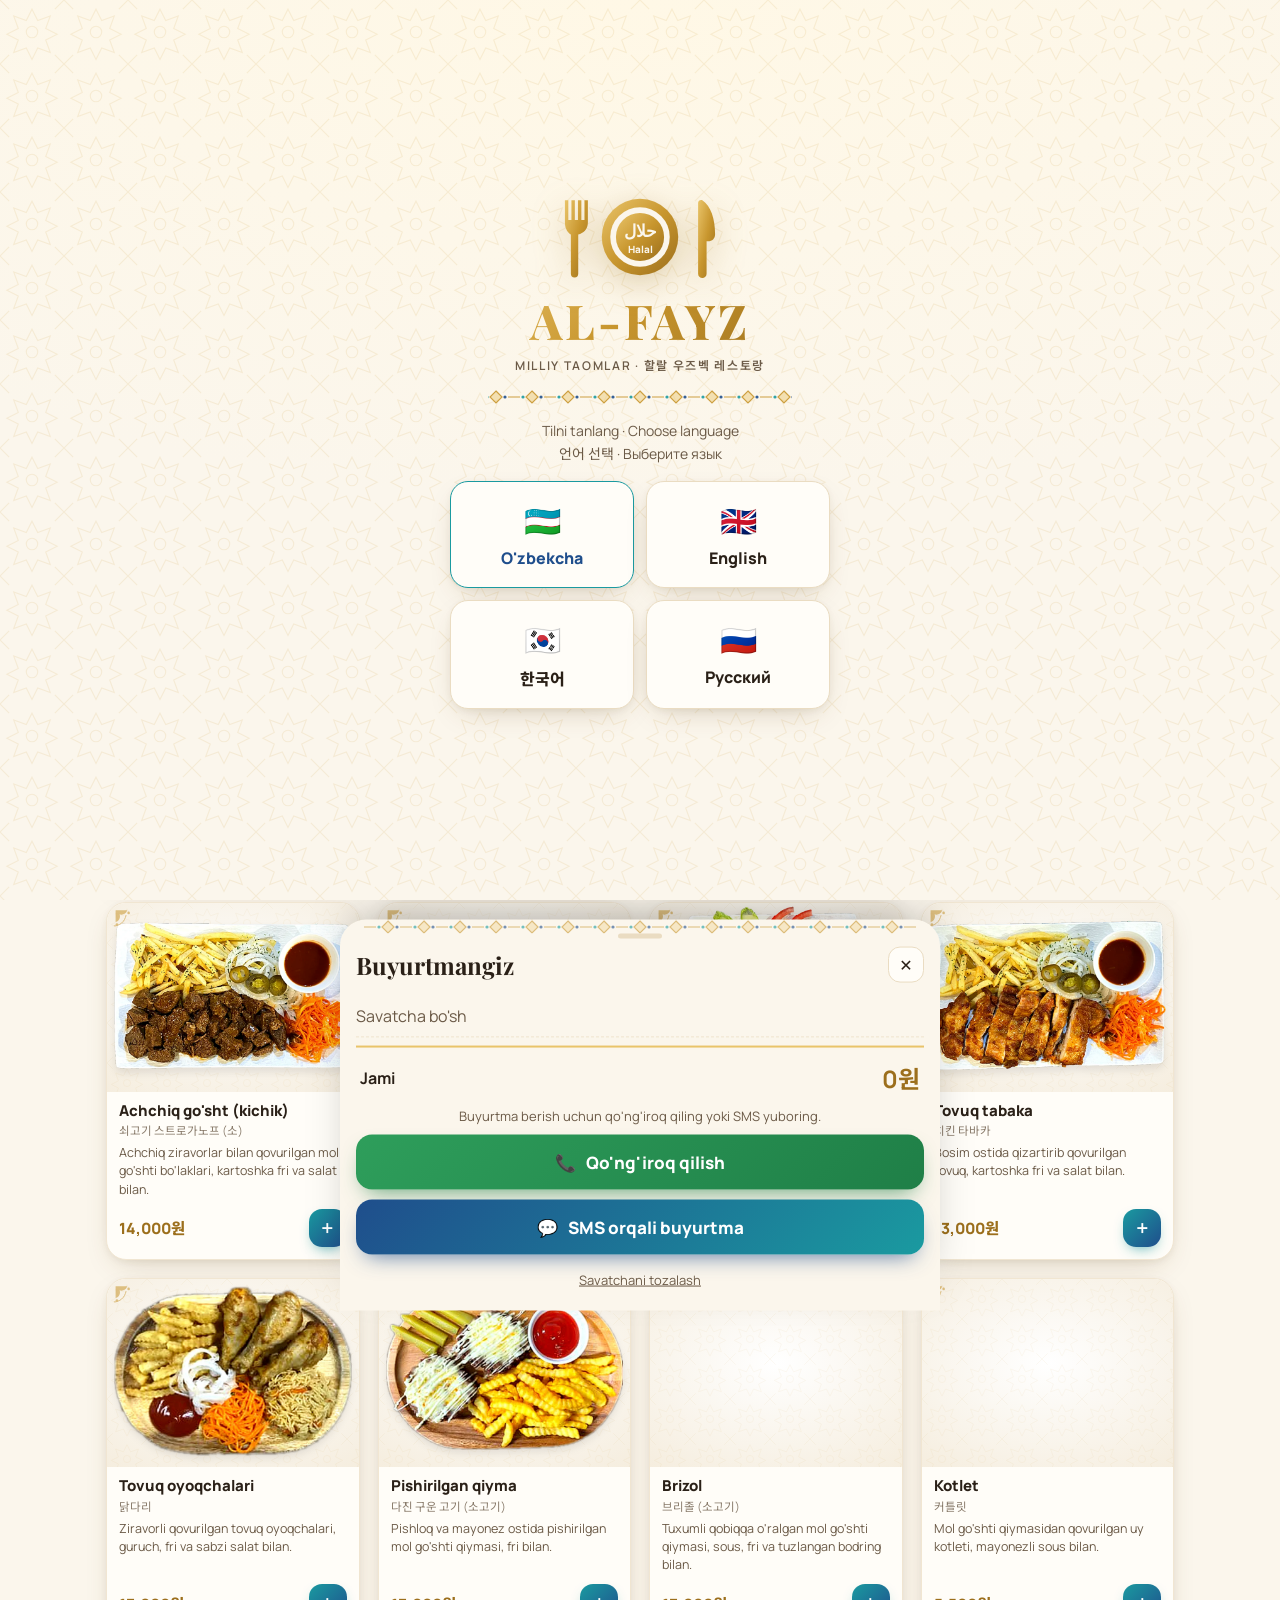
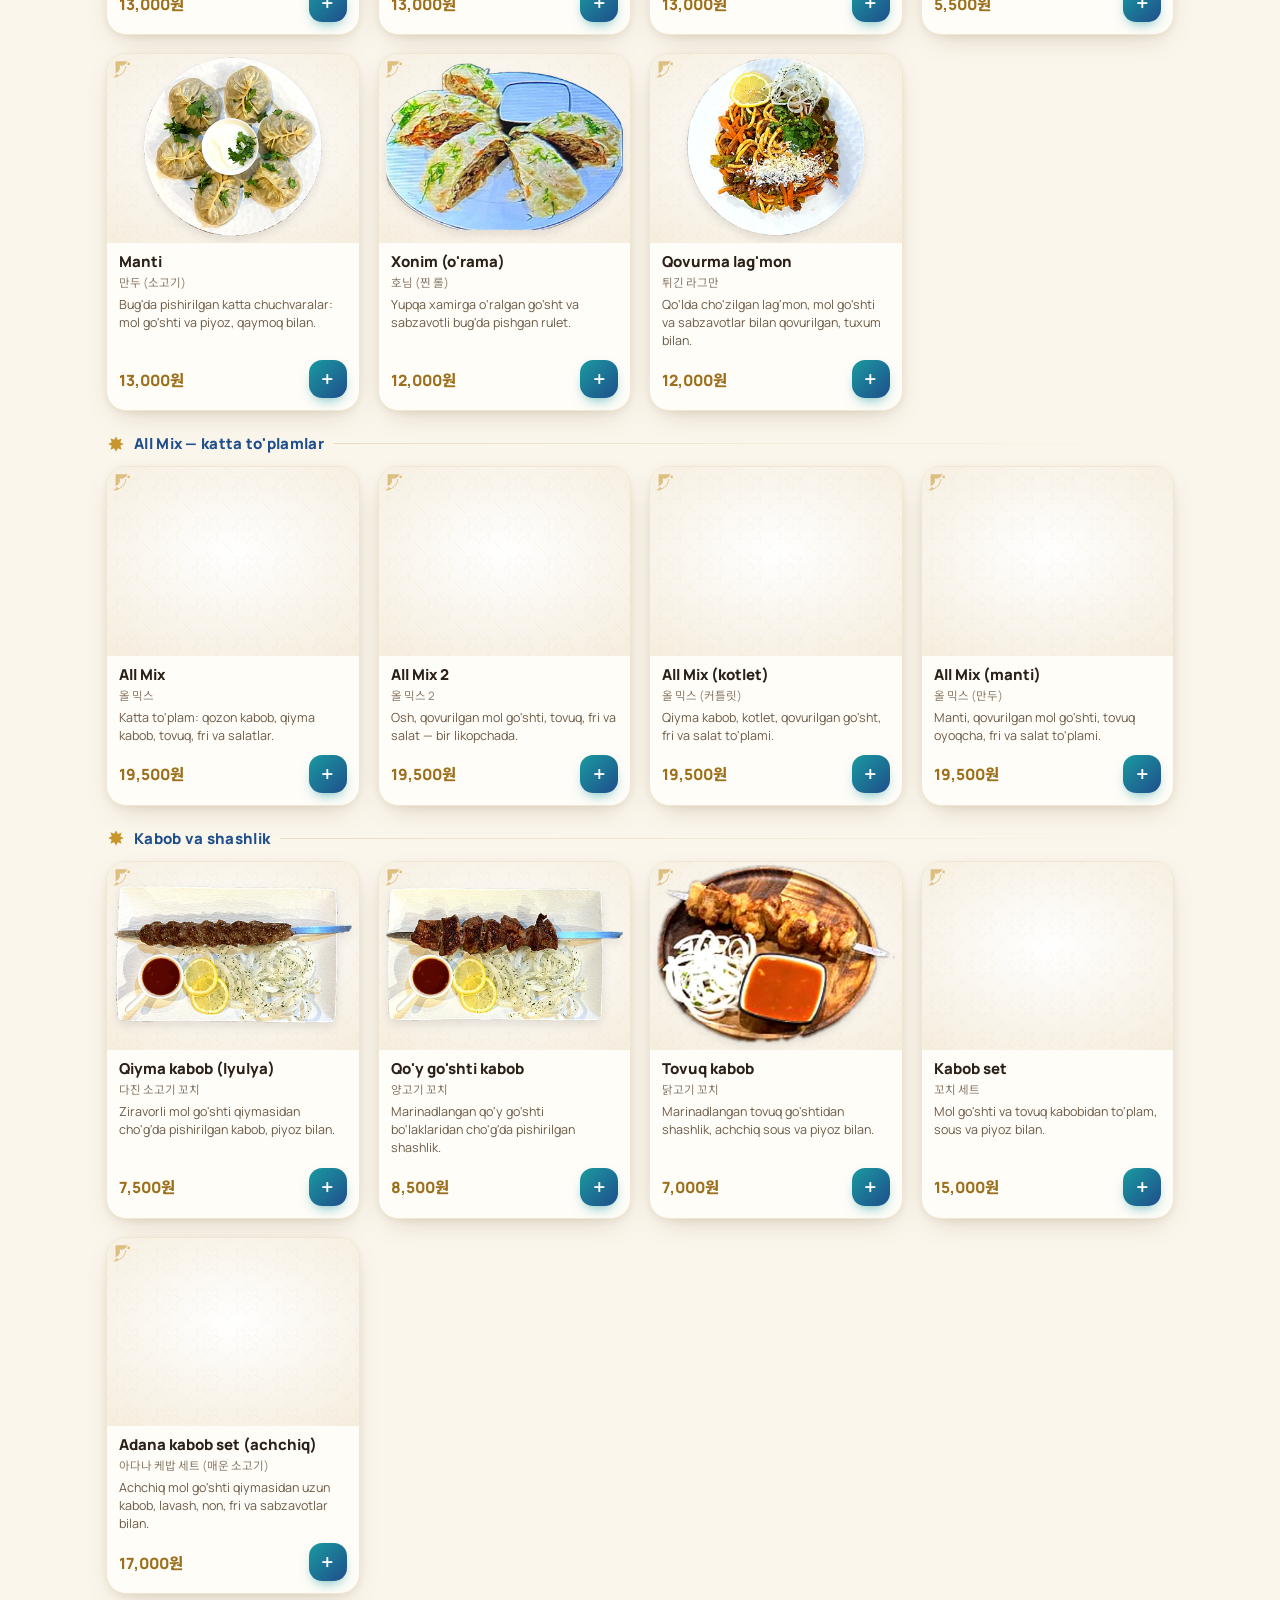
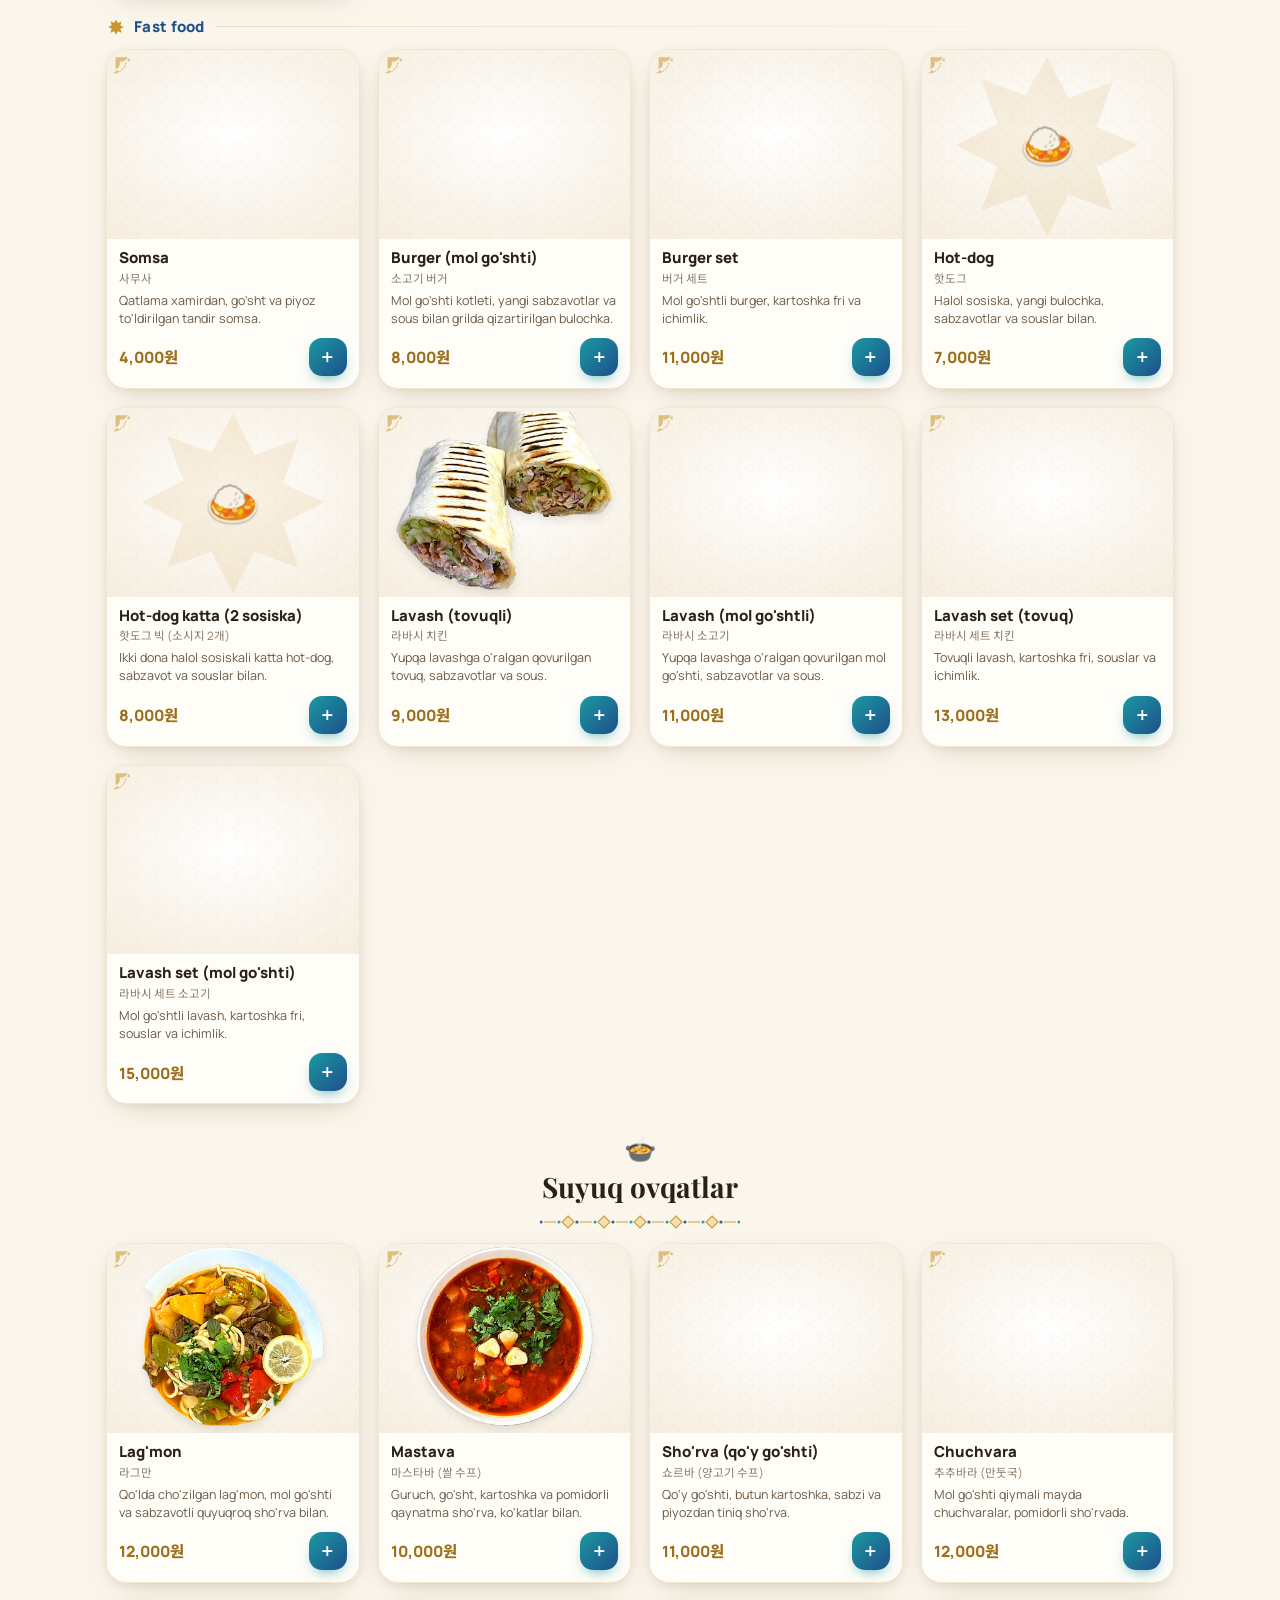
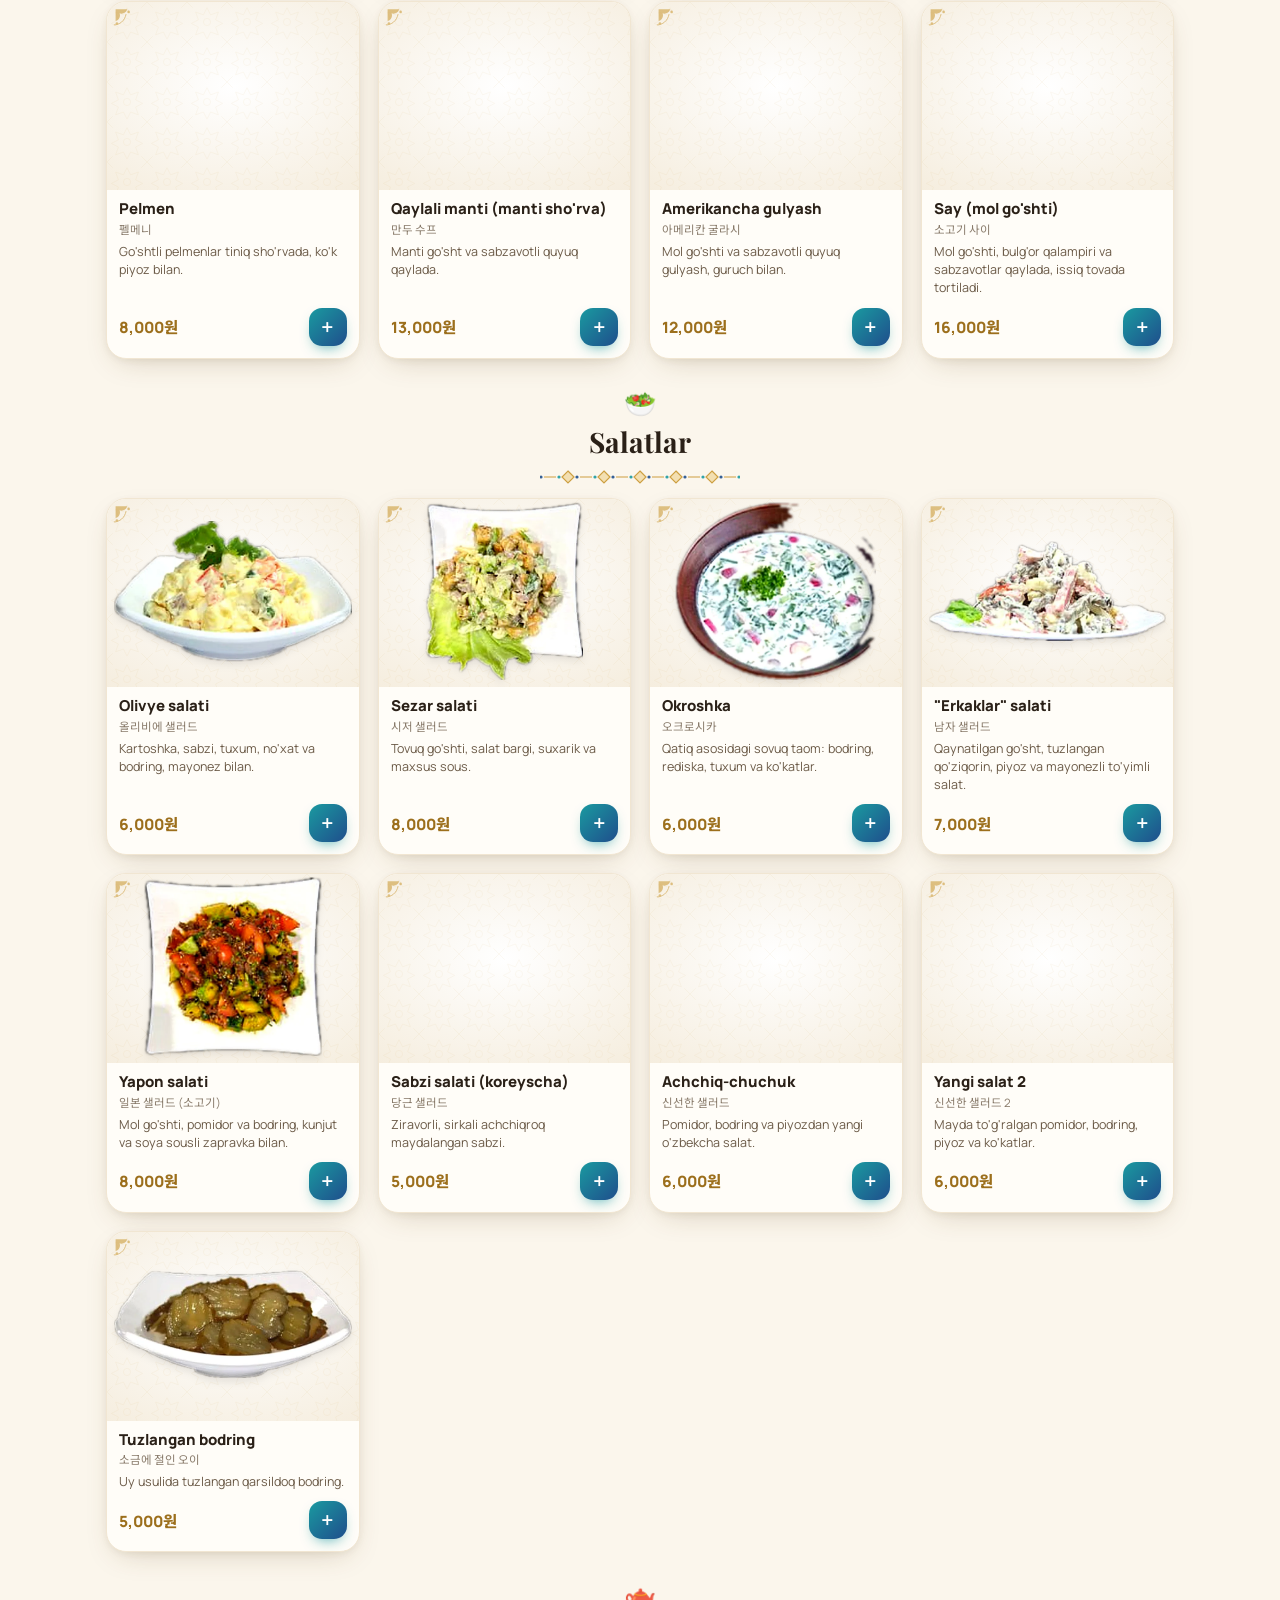
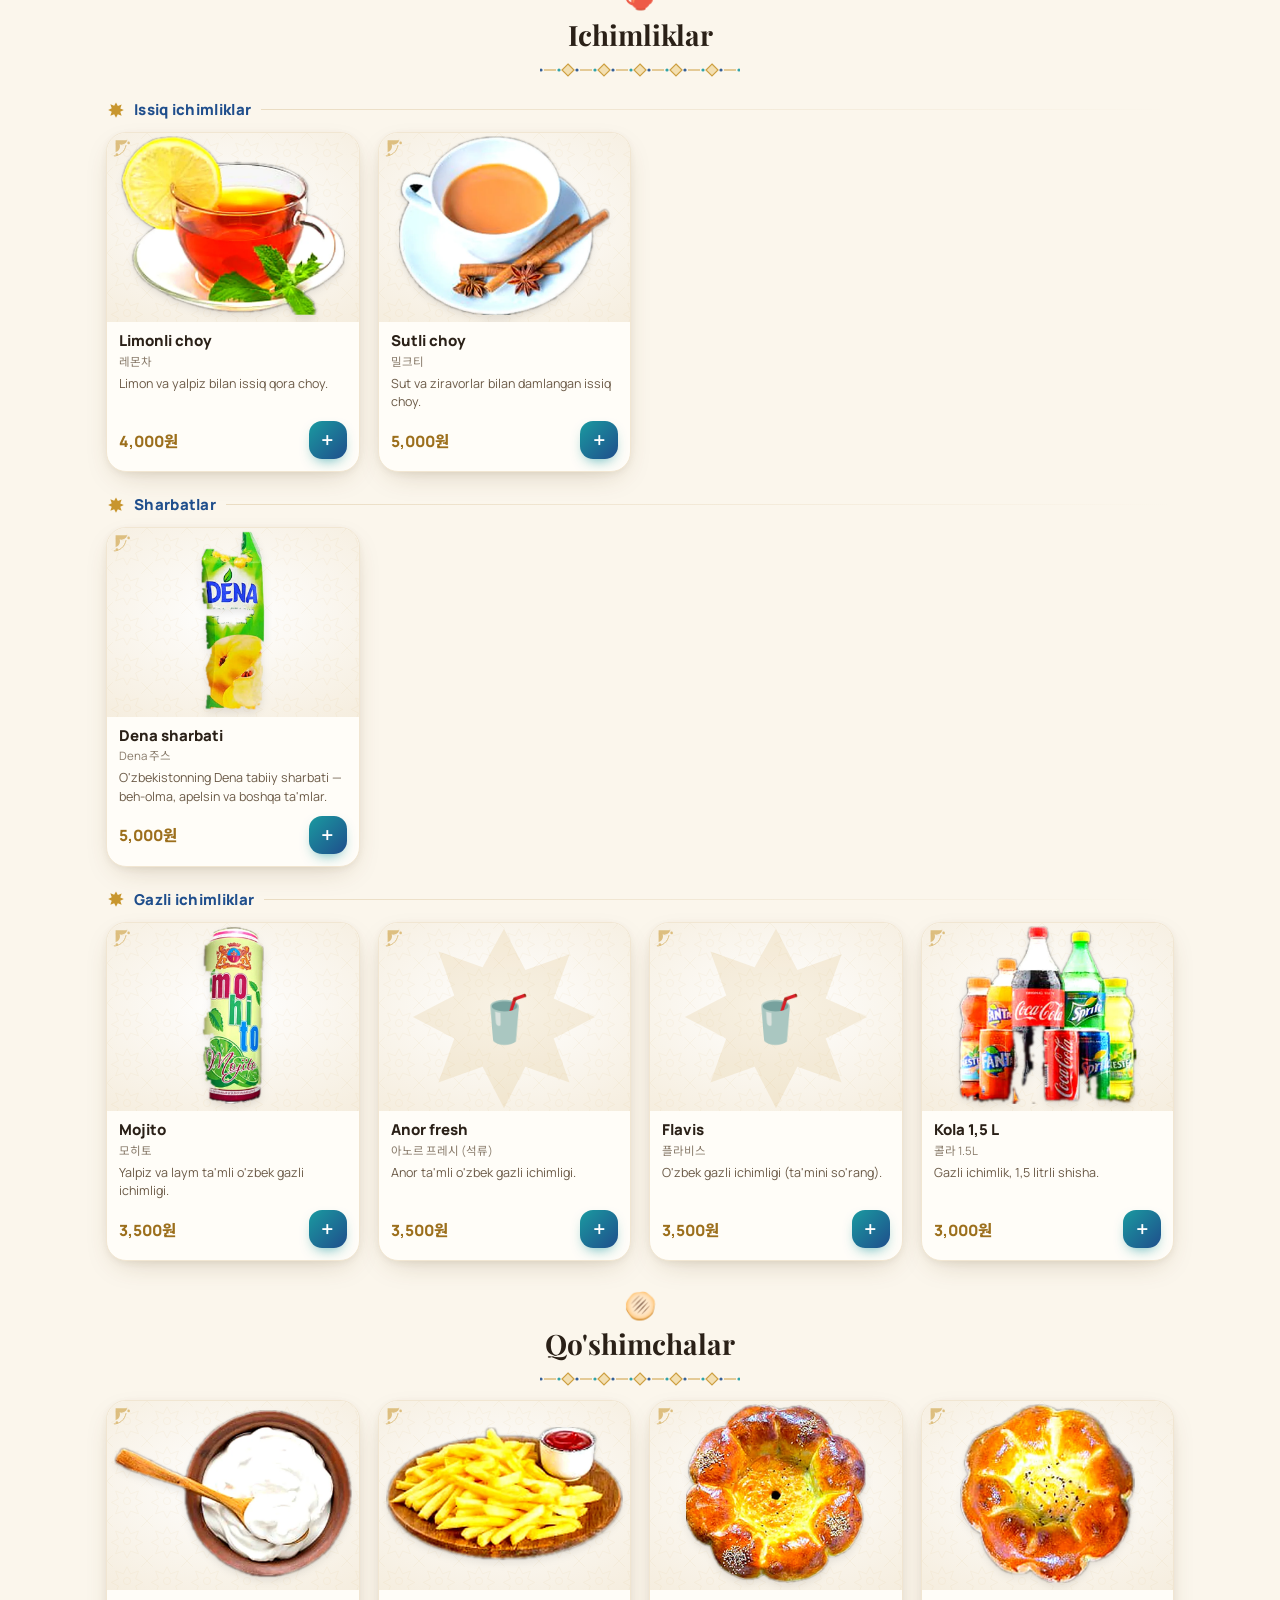
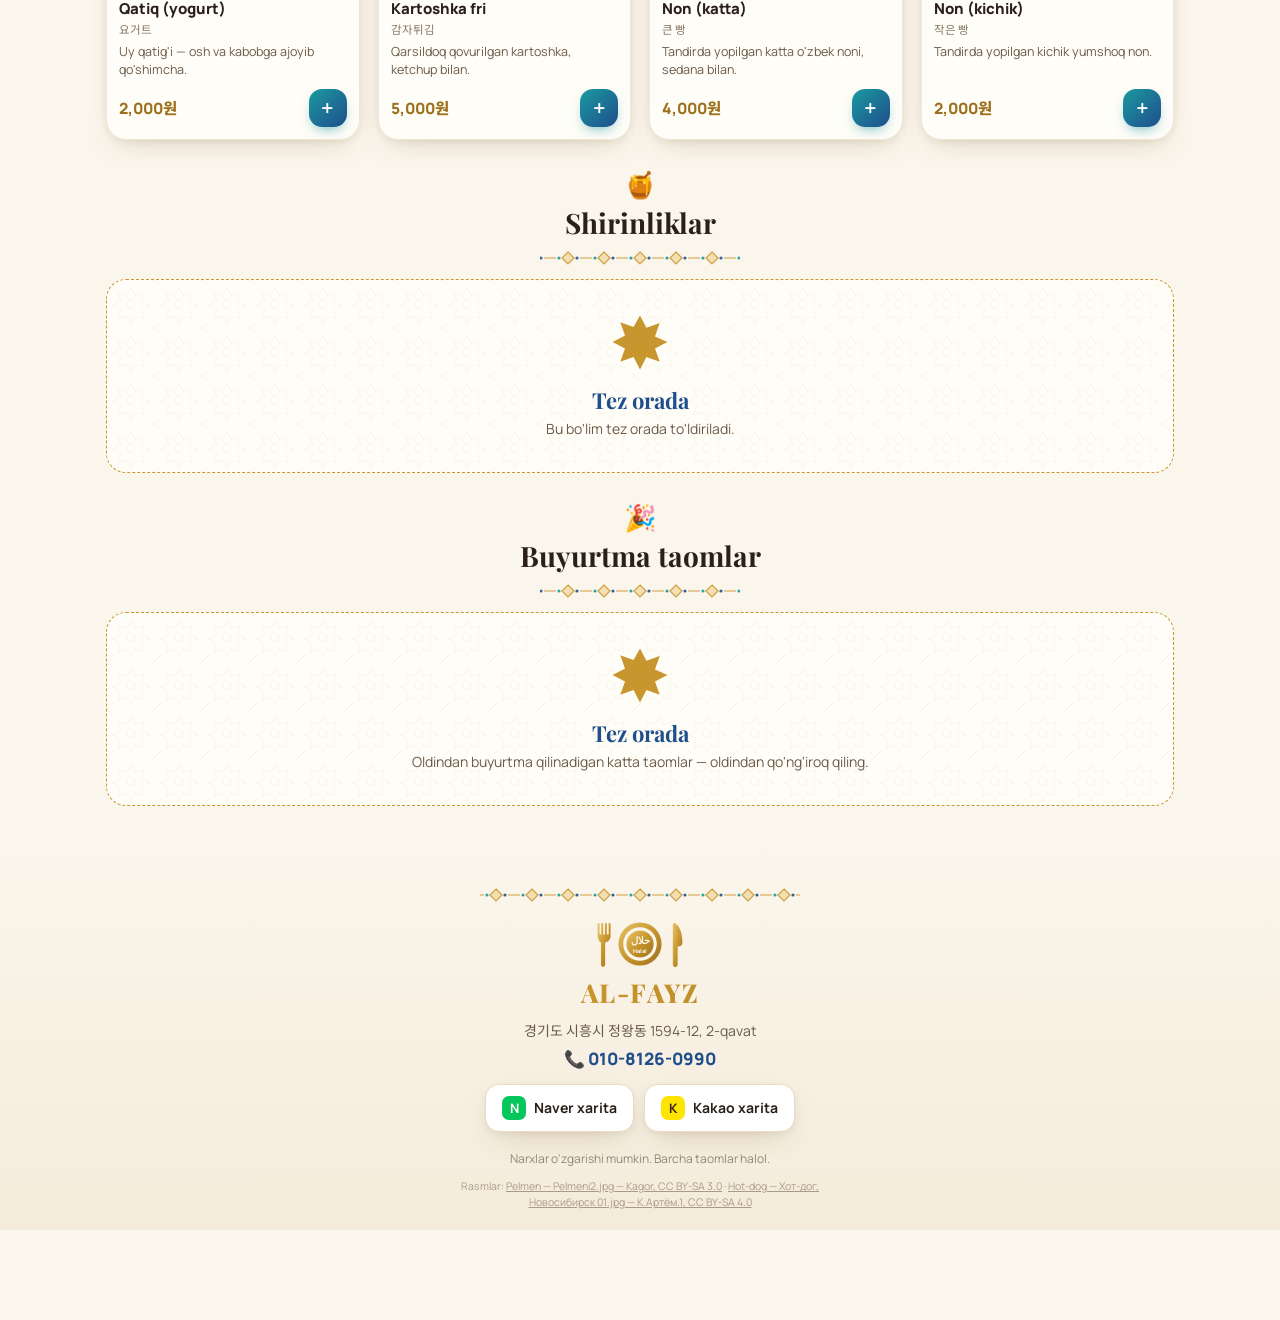
==== commit 8640a8bc: "Rasmlar qirqildi va ishlov berildi, narx/tartib yangilandi, silliq skroll, SMS formati, ichimliklar " ====
--- a/index.html
+++ b/index.html
@@ -88,6 +88,7 @@
       <a id="kakao" class="map-btn kakao" target="_blank" rel="noopener"><b>K</b> <span data-i18n="kakao">Kakao xarita</span></a>
     </div>
     <p class="f-note" data-i18n="footnote">Narxlar o'zgarishi mumkin.</p>
+    <p class="f-credits" id="f-credits"></p>
   </footer>
 
   <!-- floating cart bar -->
--- a/style.css
+++ b/style.css
@@ -47,9 +47,7 @@
   background: radial-gradient(120% 90% at 50% 0%, #FFF8E6 0%, var(--bg) 60%); }
 .hero::after { content: ""; position: absolute; left: 0; right: 0; bottom: 0; height: 14px; background: var(--band) repeat-x center; opacity: .8; }
 .hero-pattern { position: absolute; inset: 0; background: var(--naqsh); background-size: 56px; opacity: .13;
-  -webkit-mask-image: radial-gradient(80% 70% at 50% 40%, #000 30%, transparent 85%); mask-image: radial-gradient(80% 70% at 50% 40%, #000 30%, transparent 85%);
-  animation: drift 60s linear infinite; }
-@keyframes drift { to { background-position: 560px 280px; } }
+  -webkit-mask-image: radial-gradient(80% 70% at 50% 40%, #000 30%, transparent 85%); mask-image: radial-gradient(80% 70% at 50% 40%, #000 30%, transparent 85%); }
 .hero-top { position: relative; display: flex; justify-content: space-between; align-items: center; }
 .halal-pill { font-size: 11px; font-weight: 800; letter-spacing: .12em; color: var(--turq); background: var(--turq-soft); padding: 6px 10px; border-radius: 99px; }
 .lang-btn { display: flex; gap: 6px; align-items: center; padding: 7px 12px; border-radius: 99px; background: var(--card); box-shadow: var(--shadow); font-size: 13px; }
@@ -62,7 +60,7 @@
 @keyframes rise { from { opacity: 0; transform: translateY(14px); } }
 
 /* ---------- TABS ---------- */
-.tabs { position: sticky; top: 0; z-index: 20; background: rgba(251, 246, 236, .88); backdrop-filter: saturate(1.4) blur(12px); -webkit-backdrop-filter: saturate(1.4) blur(12px);
+.tabs { position: sticky; top: 0; z-index: 20; background: rgba(251, 246, 236, .97);
   border-bottom: 1px solid var(--line); }
 .tabs-inner { display: flex; gap: 8px; overflow-x: auto; padding: 10px 16px; scrollbar-width: none; scroll-snap-type: x proximity; }
 .tabs-inner::-webkit-scrollbar { display: none; }
@@ -90,8 +88,7 @@
 
 /* ---------- CARD ---------- */
 .card { position: relative; display: flex; flex-direction: column; background: var(--card); border-radius: var(--radius); box-shadow: var(--shadow);
-  border: 1px solid #F1E6D2; overflow: hidden; opacity: 0; transform: translateY(18px); transition: opacity .5s, transform .5s cubic-bezier(.2, .8, .2, 1); }
-.card.in { opacity: 1; transform: none; }
+  border: 1px solid #F1E6D2; overflow: hidden; }
 .card .corner { position: absolute; width: 26px; height: 26px; color: var(--gold); opacity: .55; z-index: 2; pointer-events: none; }
 .card .corner.tl { top: 6px; left: 6px; }
 .card .corner.br { bottom: 6px; right: 6px; transform: rotate(180deg); }
@@ -140,6 +137,8 @@
 .map-btn b { width: 24px; height: 24px; border-radius: 7px; display: grid; place-items: center; color: #fff; font-size: 13px; }
 .naver b { background: #03C75A; }
 .kakao b { background: #FEE500; color: #3A1D1D; }
+.f-credits { font-size: 10.5px; color: var(--ink-2); opacity: .55; margin: 6px auto 0; max-width: 360px; line-height: 1.5; }
+.f-credits a { text-decoration: underline; }
 .f-note { font-size: 12px; color: var(--ink-2); opacity: .7; margin-top: 18px; }
 
 /* ---------- CART BAR ---------- */
@@ -208,5 +207,4 @@
 
 @media (prefers-reduced-motion: reduce) {
   *, *::before, *::after { animation: none !important; transition: none !important; }
-  .card { opacity: 1; transform: none; }
 }
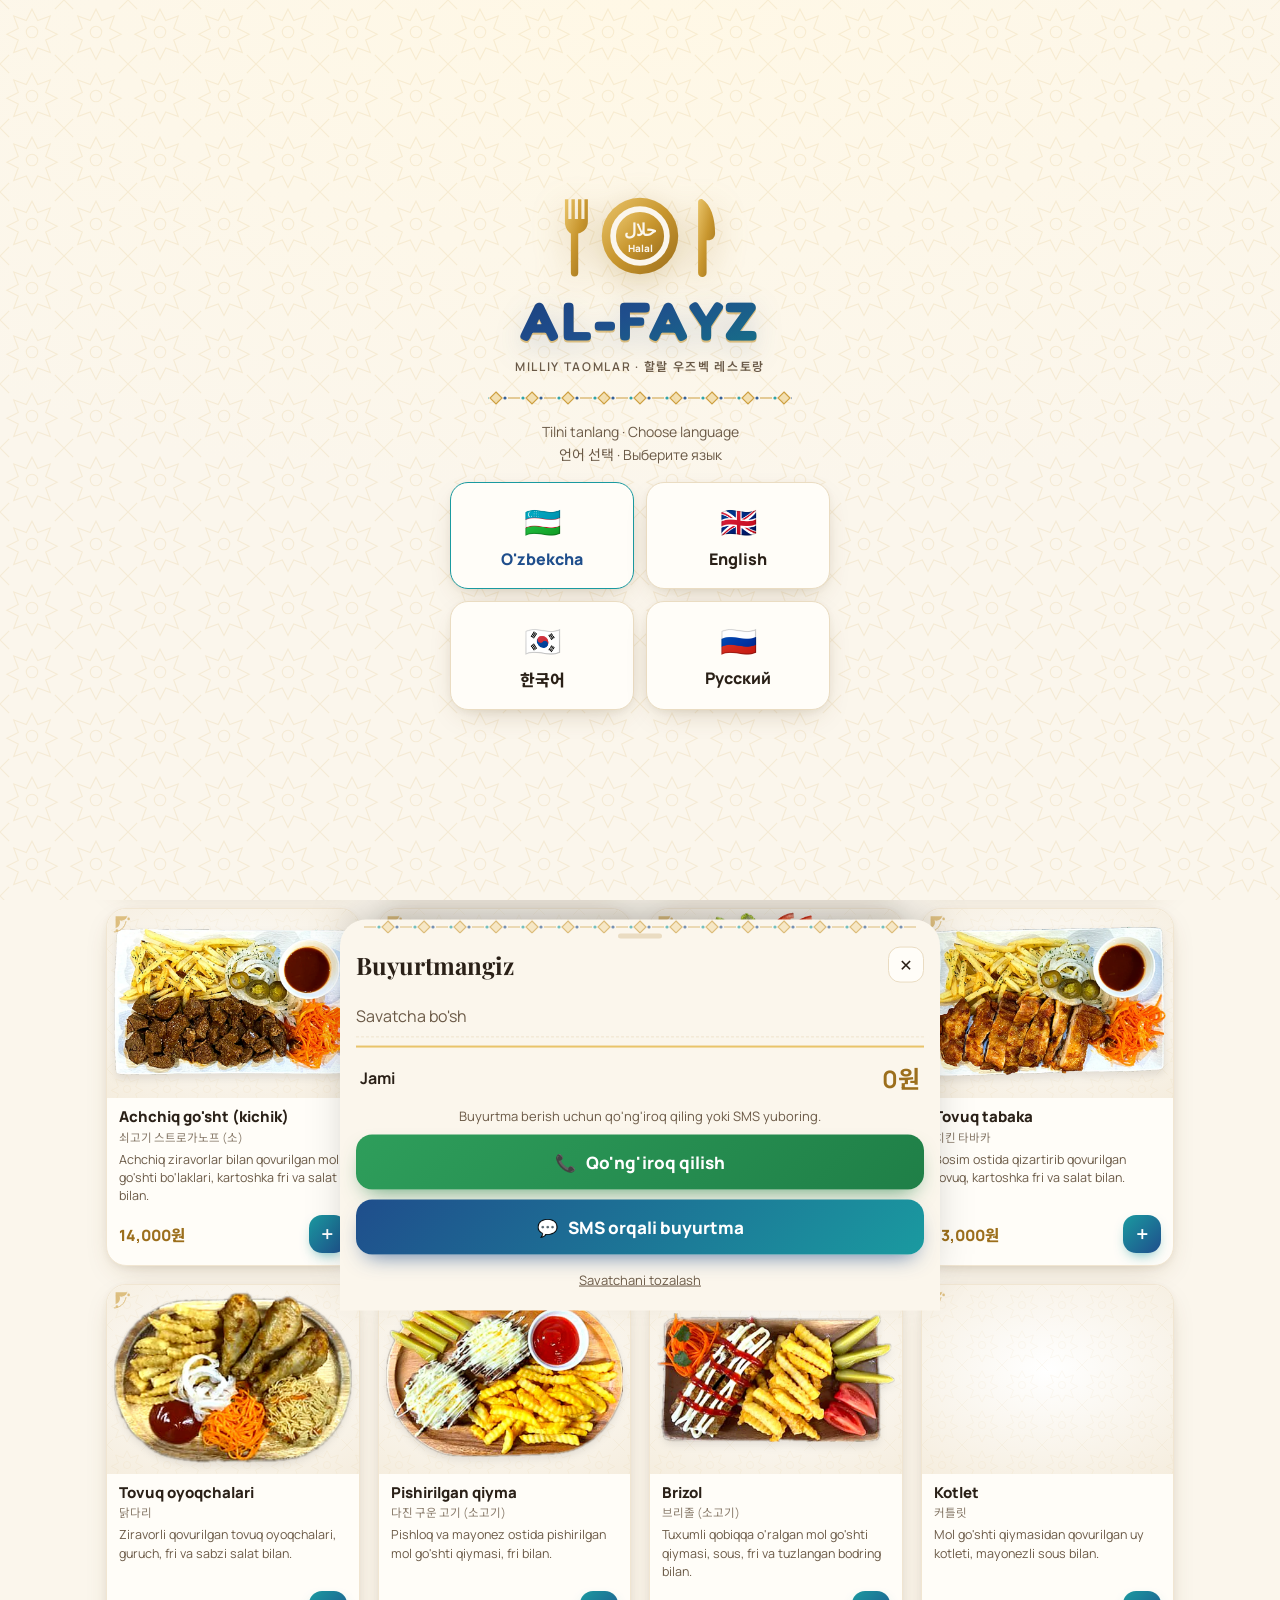
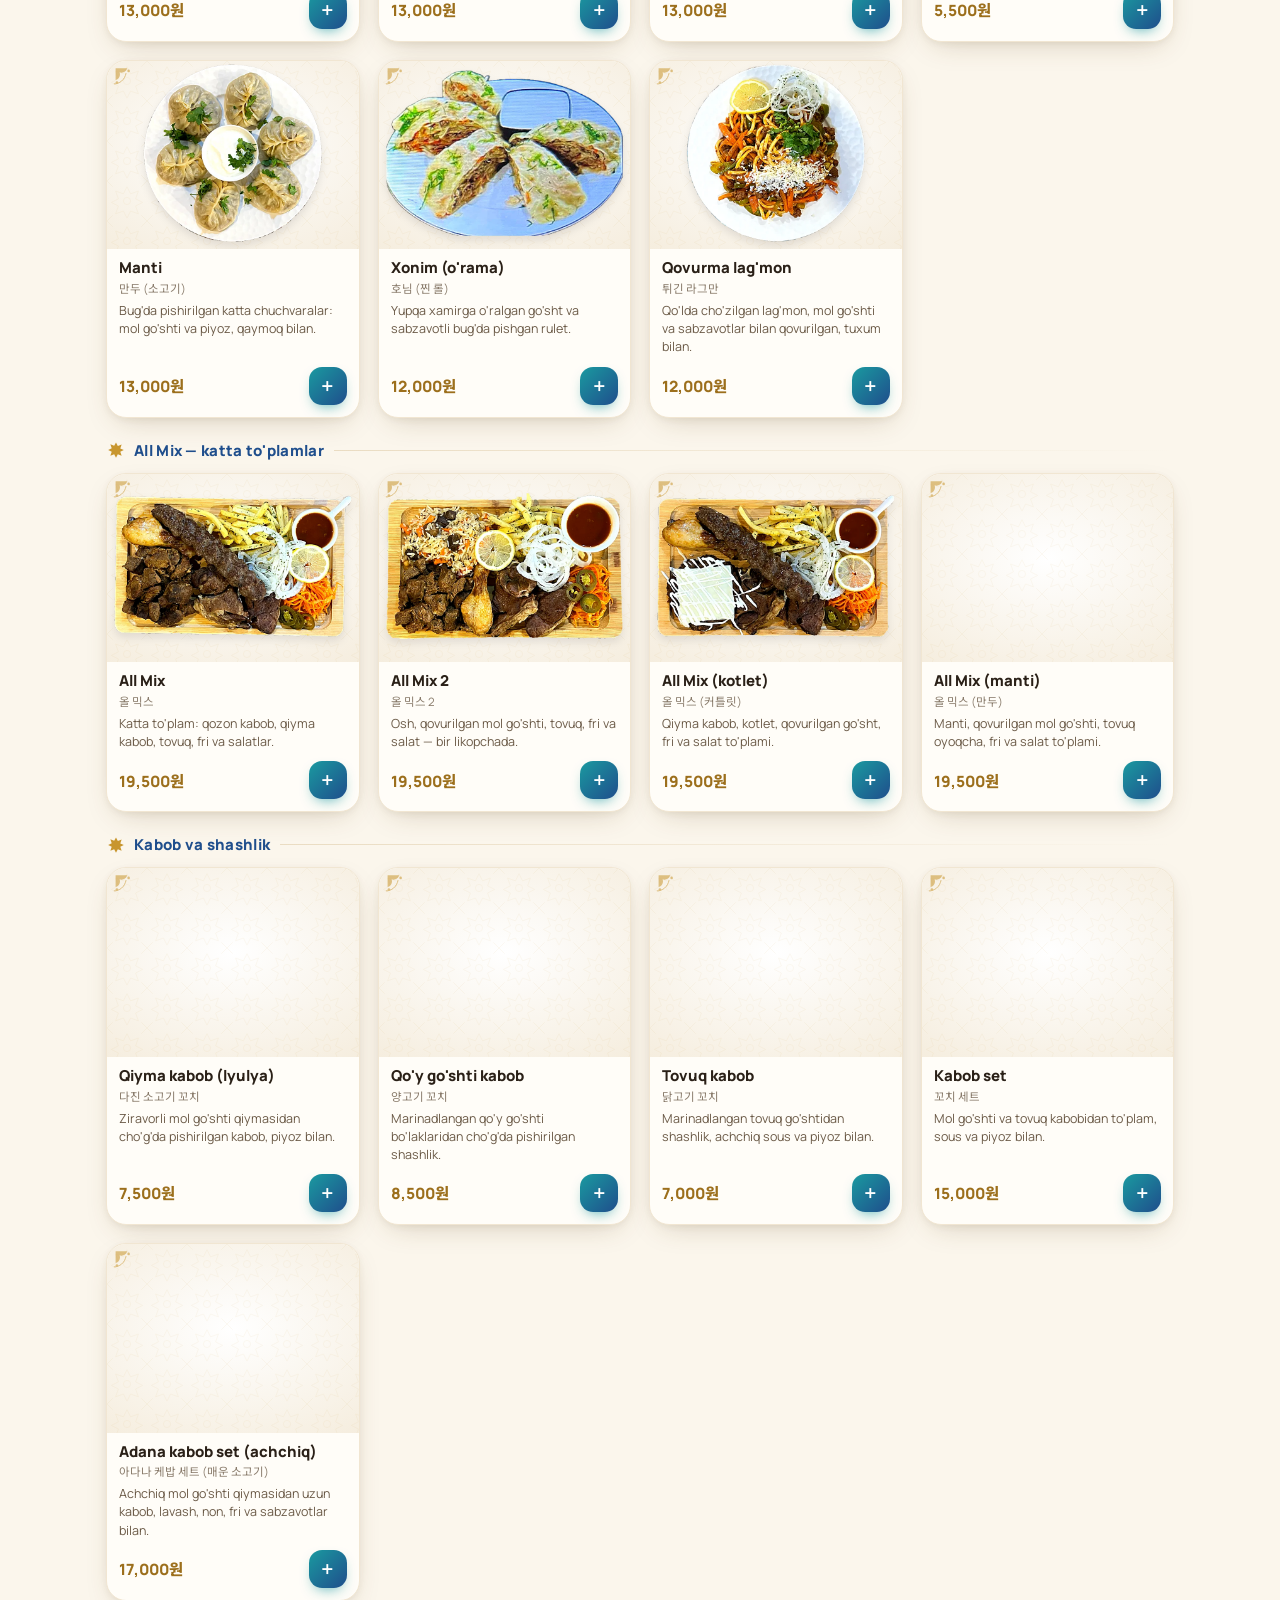
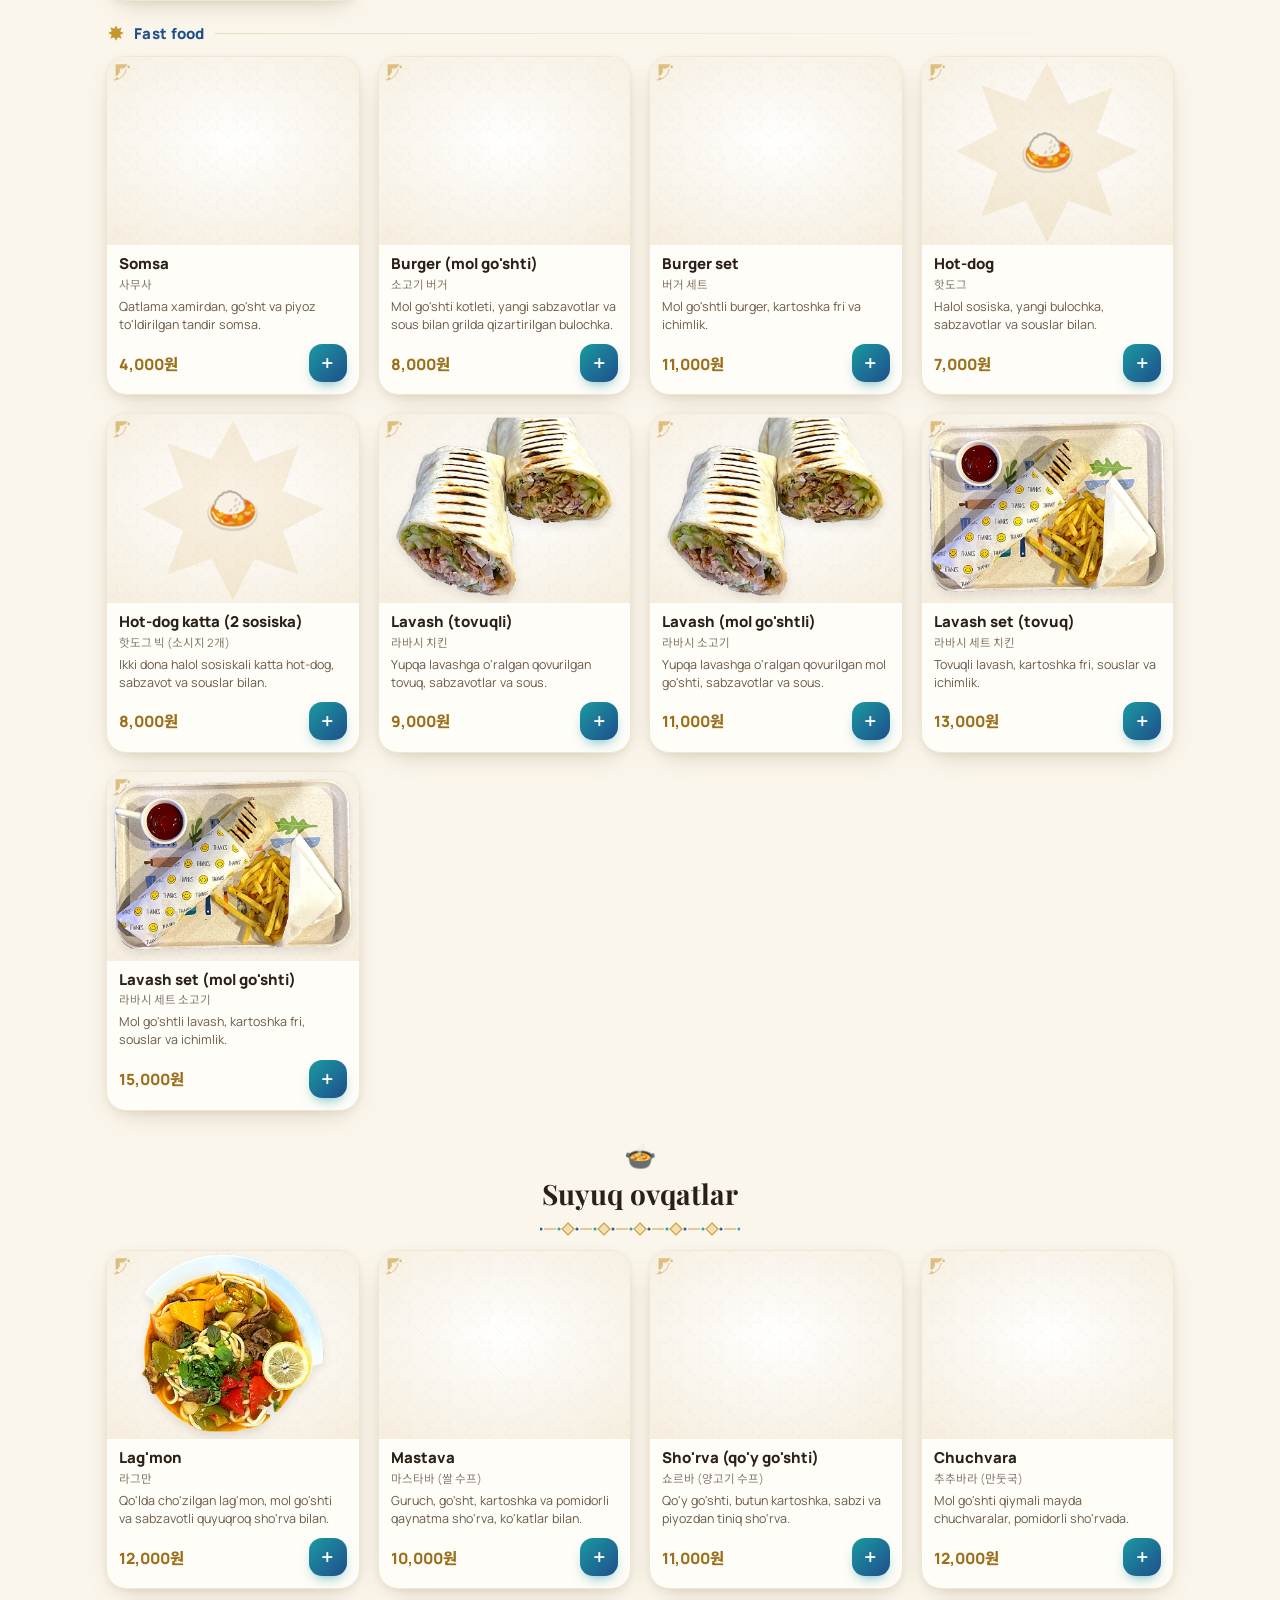
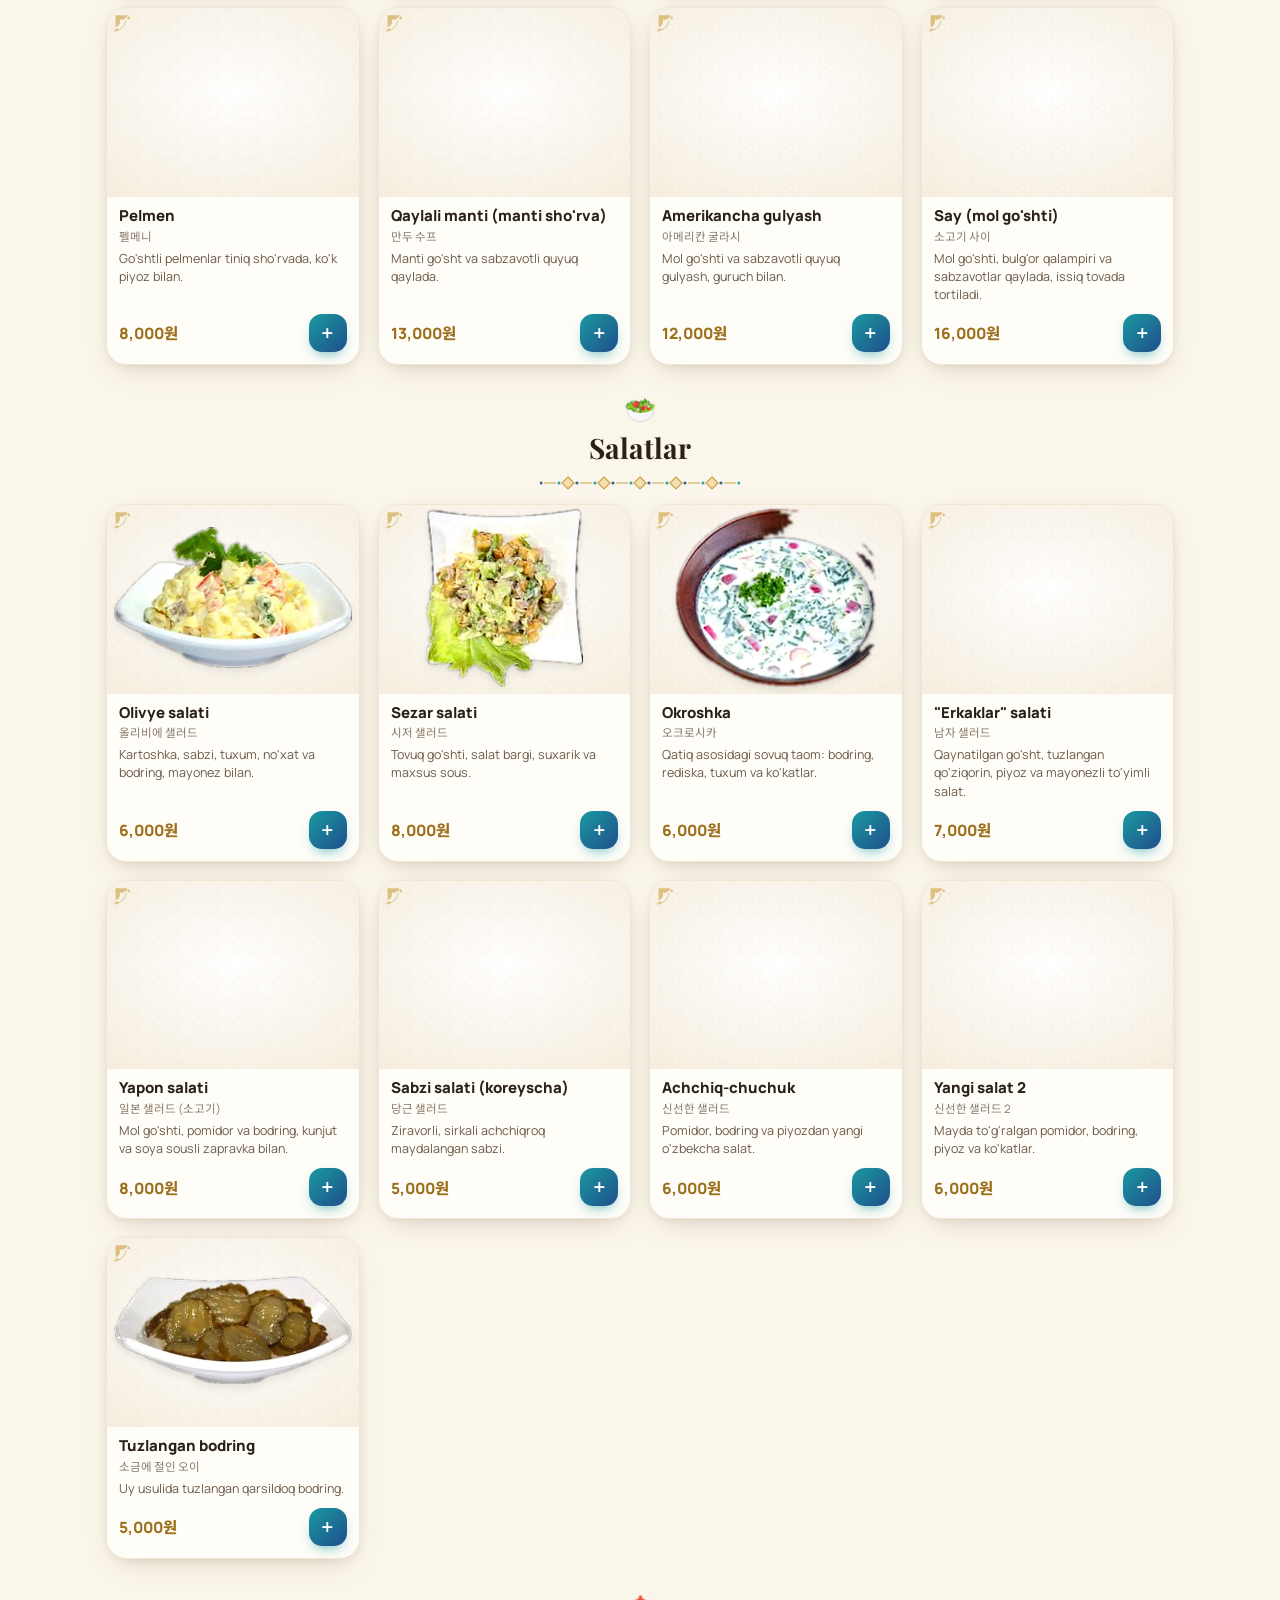
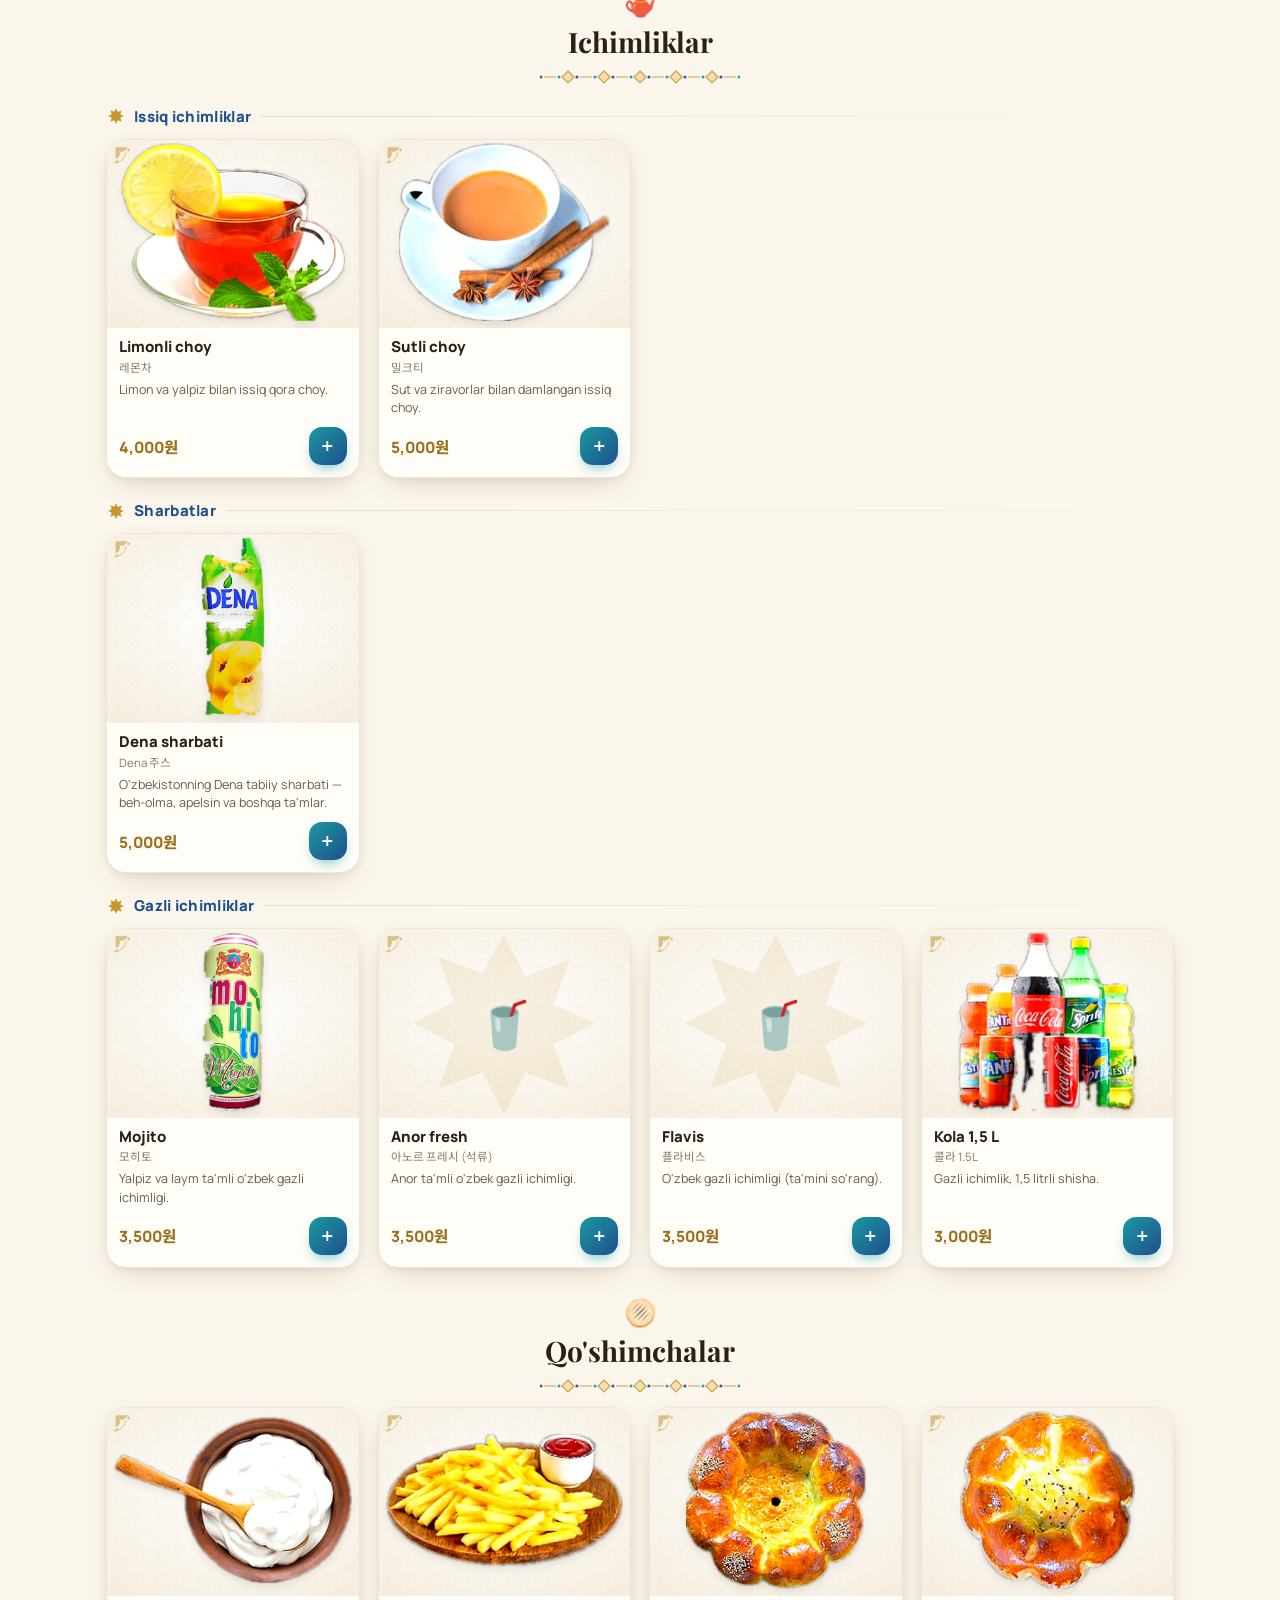
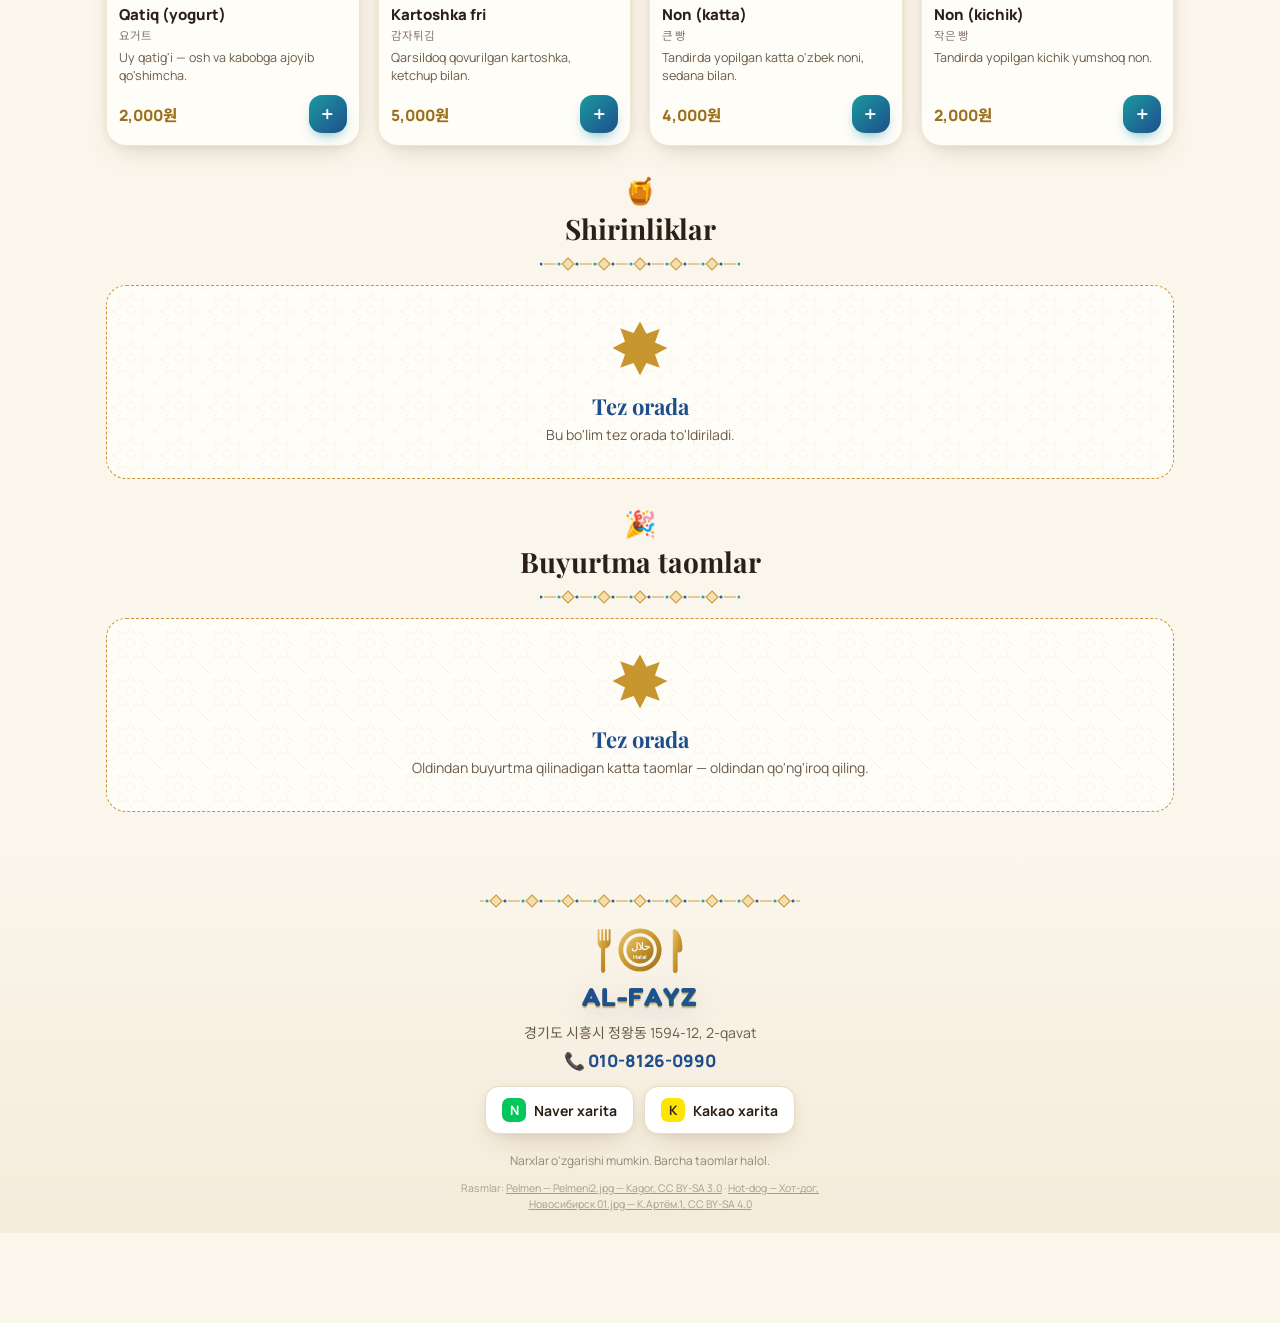
==== commit 31aebb59: "AL-FAYZ yozuvi: yumaloq shrift (Fredoka) va to'q lojuvard rang Co-Authored-By: Claude Opus 5.5 <nore" ====
--- a/index.html
+++ b/index.html
@@ -12,7 +12,7 @@
   <link rel="icon" href="data:image/svg+xml,%3Csvg xmlns='http://www.w3.org/2000/svg' viewBox='0 0 64 64'%3E%3Ccircle cx='32' cy='32' r='30' fill='%23C8962E'/%3E%3Ccircle cx='32' cy='32' r='18' fill='none' stroke='%23FBF6EC' stroke-width='4'/%3E%3C/svg%3E">
   <link rel="preconnect" href="https://fonts.googleapis.com">
   <link rel="preconnect" href="https://fonts.gstatic.com" crossorigin>
-  <link href="https://fonts.googleapis.com/css2?family=Manrope:wght@400;500;600;700;800&family=Playfair+Display:wght@600;700;800&family=Noto+Sans+KR:wght@400;500;700&display=swap" rel="stylesheet">
+  <link href="https://fonts.googleapis.com/css2?family=Fredoka:wght@600;700&family=Manrope:wght@400;500;600;700;800&family=Playfair+Display:wght@600;700;800&family=Noto+Sans+KR:wght@400;500;700&display=swap" rel="stylesheet">
   <link rel="stylesheet" href="style.css">
 </head>
 <body>
--- a/style.css
+++ b/style.css
@@ -36,9 +36,11 @@
 a { color: inherit; text-decoration: none; }
 img { display: block; max-width: 100%; }
 
-.brand { font-family: var(--display); font-weight: 800; letter-spacing: .06em; margin: 0;
-  background: linear-gradient(135deg, var(--gold-2), var(--gold) 45%, var(--gold-deep));
-  -webkit-background-clip: text; background-clip: text; color: transparent; }
+/* rounded brand lettering in deep lapis so it stands out on the cream background */
+.brand { font-family: "Fredoka", var(--font); font-weight: 700; letter-spacing: .04em; margin: 0; color: var(--lapis);
+  background: linear-gradient(160deg, #1B3F7E 10%, #1F4E8C 45%, #137C86 100%);
+  -webkit-background-clip: text; background-clip: text; -webkit-text-fill-color: transparent;
+  filter: drop-shadow(0 2px 0 rgba(200, 150, 46, .55)) drop-shadow(0 8px 14px rgba(31, 78, 140, .18)); }
 .brand-sub { margin: 4px 0 0; color: var(--ink-2); font-weight: 600; letter-spacing: .14em; text-transform: uppercase; font-size: 12px; }
 .ornament-line { height: 14px; background: var(--band) repeat-x center; opacity: .9; margin: 16px auto; width: min(320px, 80%); }
 
@@ -53,7 +55,7 @@
 .lang-btn { display: flex; gap: 6px; align-items: center; padding: 7px 12px; border-radius: 99px; background: var(--card); box-shadow: var(--shadow); font-size: 13px; }
 .lang-btn b { color: var(--lapis); }
 .hero-logo { position: relative; width: 150px; height: 80px; margin: 8px auto 2px; display: block; filter: drop-shadow(0 6px 12px rgba(156, 111, 28, .25)); animation: rise .8s cubic-bezier(.2, .8, .2, 1) both; }
-.hero .brand { position: relative; font-size: 44px; line-height: 1.05; animation: rise .8s .08s cubic-bezier(.2, .8, .2, 1) both; }
+.hero .brand { position: relative; font-size: 50px; line-height: 1.05; animation: rise .8s .08s cubic-bezier(.2, .8, .2, 1) both; }
 .hero .brand-sub { position: relative; animation: rise .8s .16s cubic-bezier(.2, .8, .2, 1) both; }
 .hero-call { position: relative; display: inline-block; margin-top: 14px; padding: 9px 16px; border-radius: 99px; font-weight: 700; font-size: 14px;
   color: var(--lapis); background: #fff; border: 1px solid var(--line); animation: rise .8s .24s cubic-bezier(.2, .8, .2, 1) both; }
@@ -191,7 +193,7 @@
 @keyframes fade { from { opacity: 0; } }
 .lang-card { position: relative; width: 100%; max-width: 380px; text-align: center; animation: rise .6s cubic-bezier(.2, .8, .2, 1); }
 .lang-logo { width: 170px; height: 92px; filter: drop-shadow(0 8px 16px rgba(156, 111, 28, .3)); }
-.lang-card .brand { font-size: 48px; }
+.lang-card .brand { font-size: 54px; }
 .lang-q { color: var(--ink-2); font-size: 14px; line-height: 1.6; margin: 0 0 16px; }
 .lang-grid { display: grid; grid-template-columns: 1fr 1fr; gap: 12px; }
 .lang-grid button { display: flex; flex-direction: column; align-items: center; gap: 6px; padding: 18px 10px; border-radius: 18px; font-weight: 800; font-size: 16px;
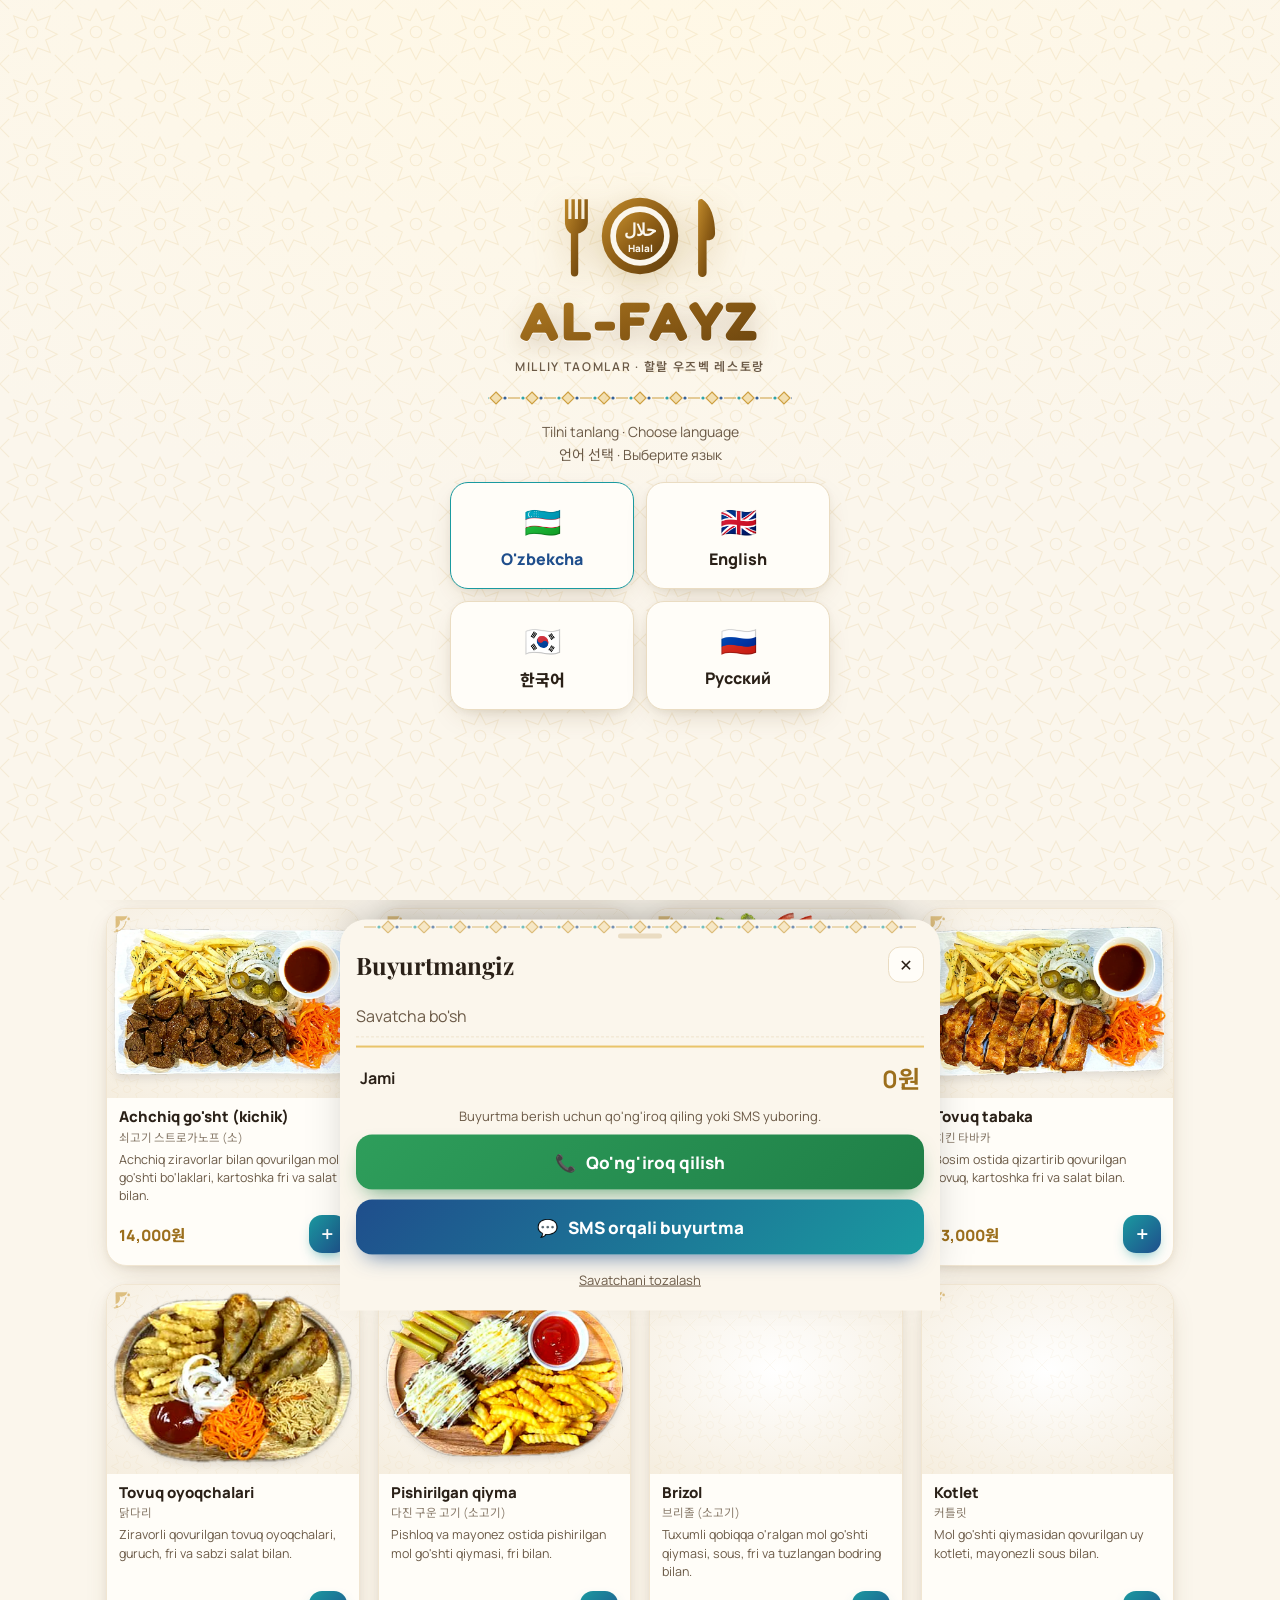
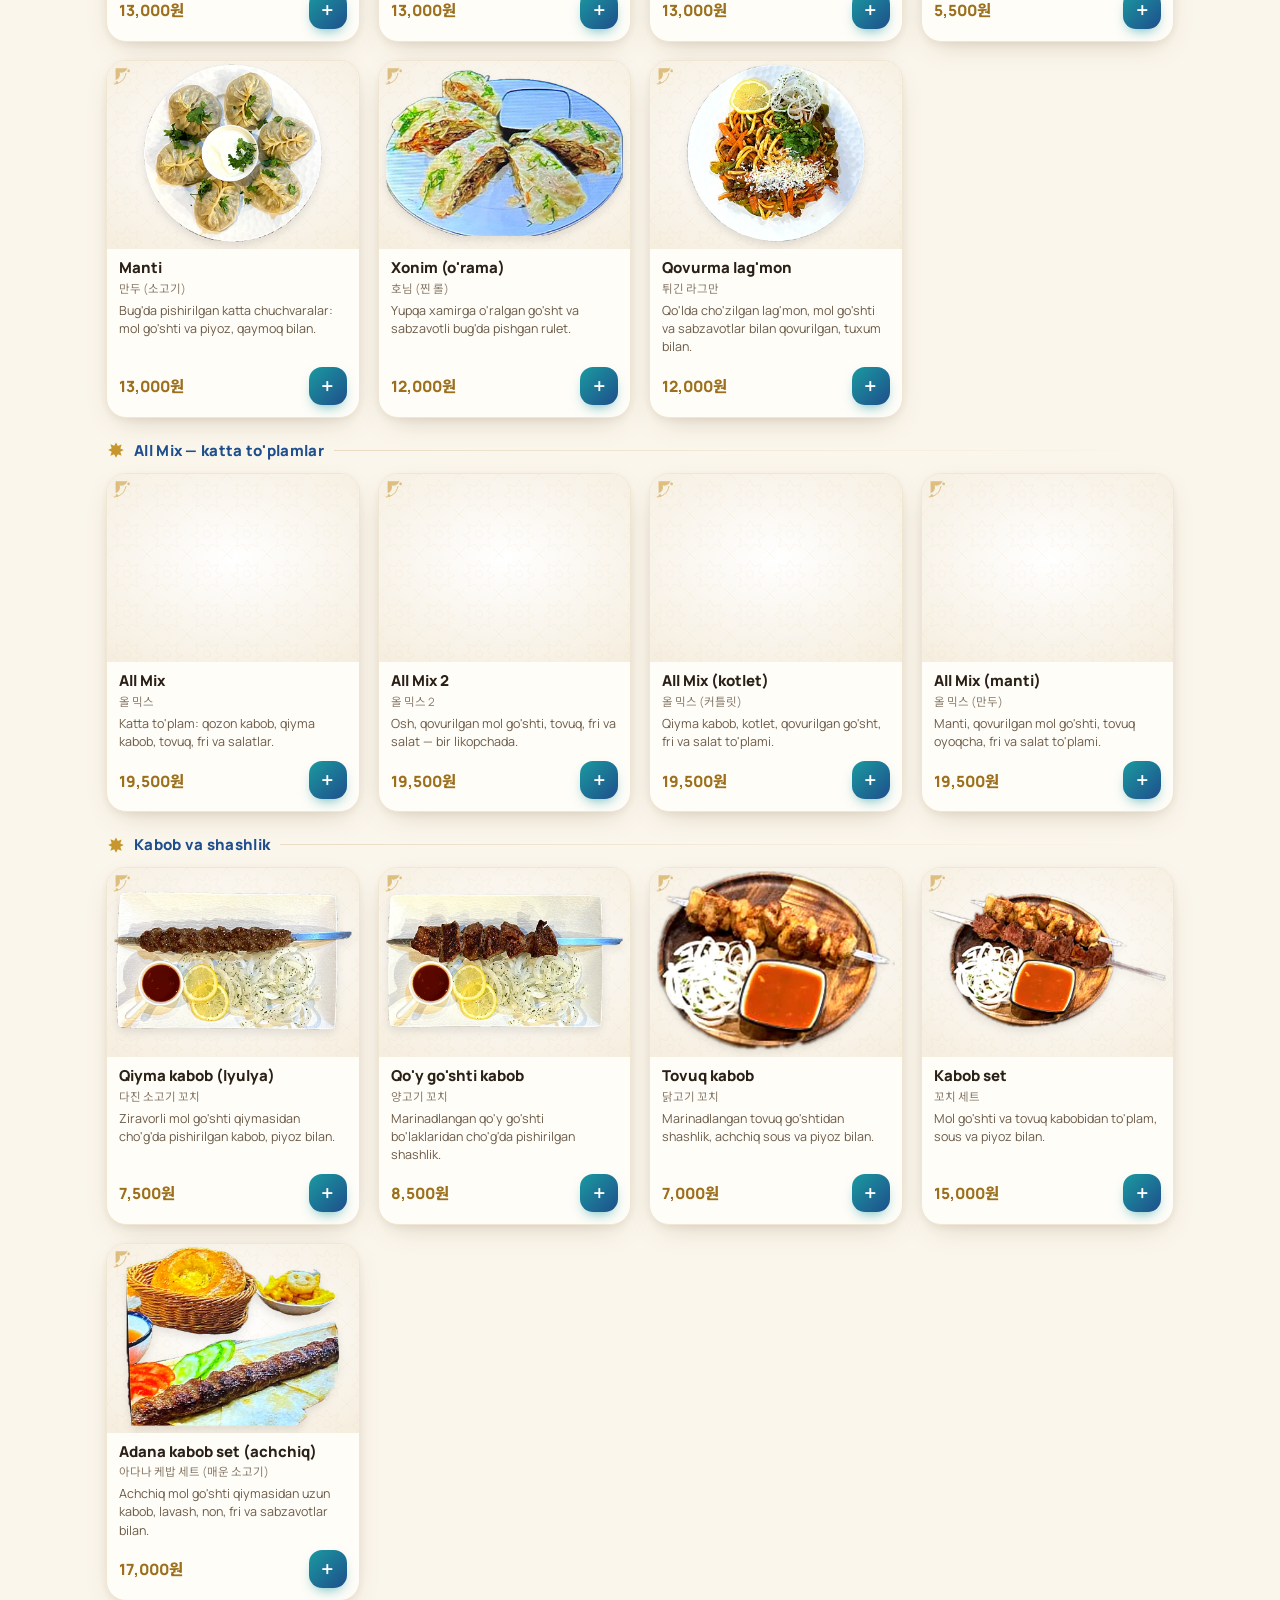
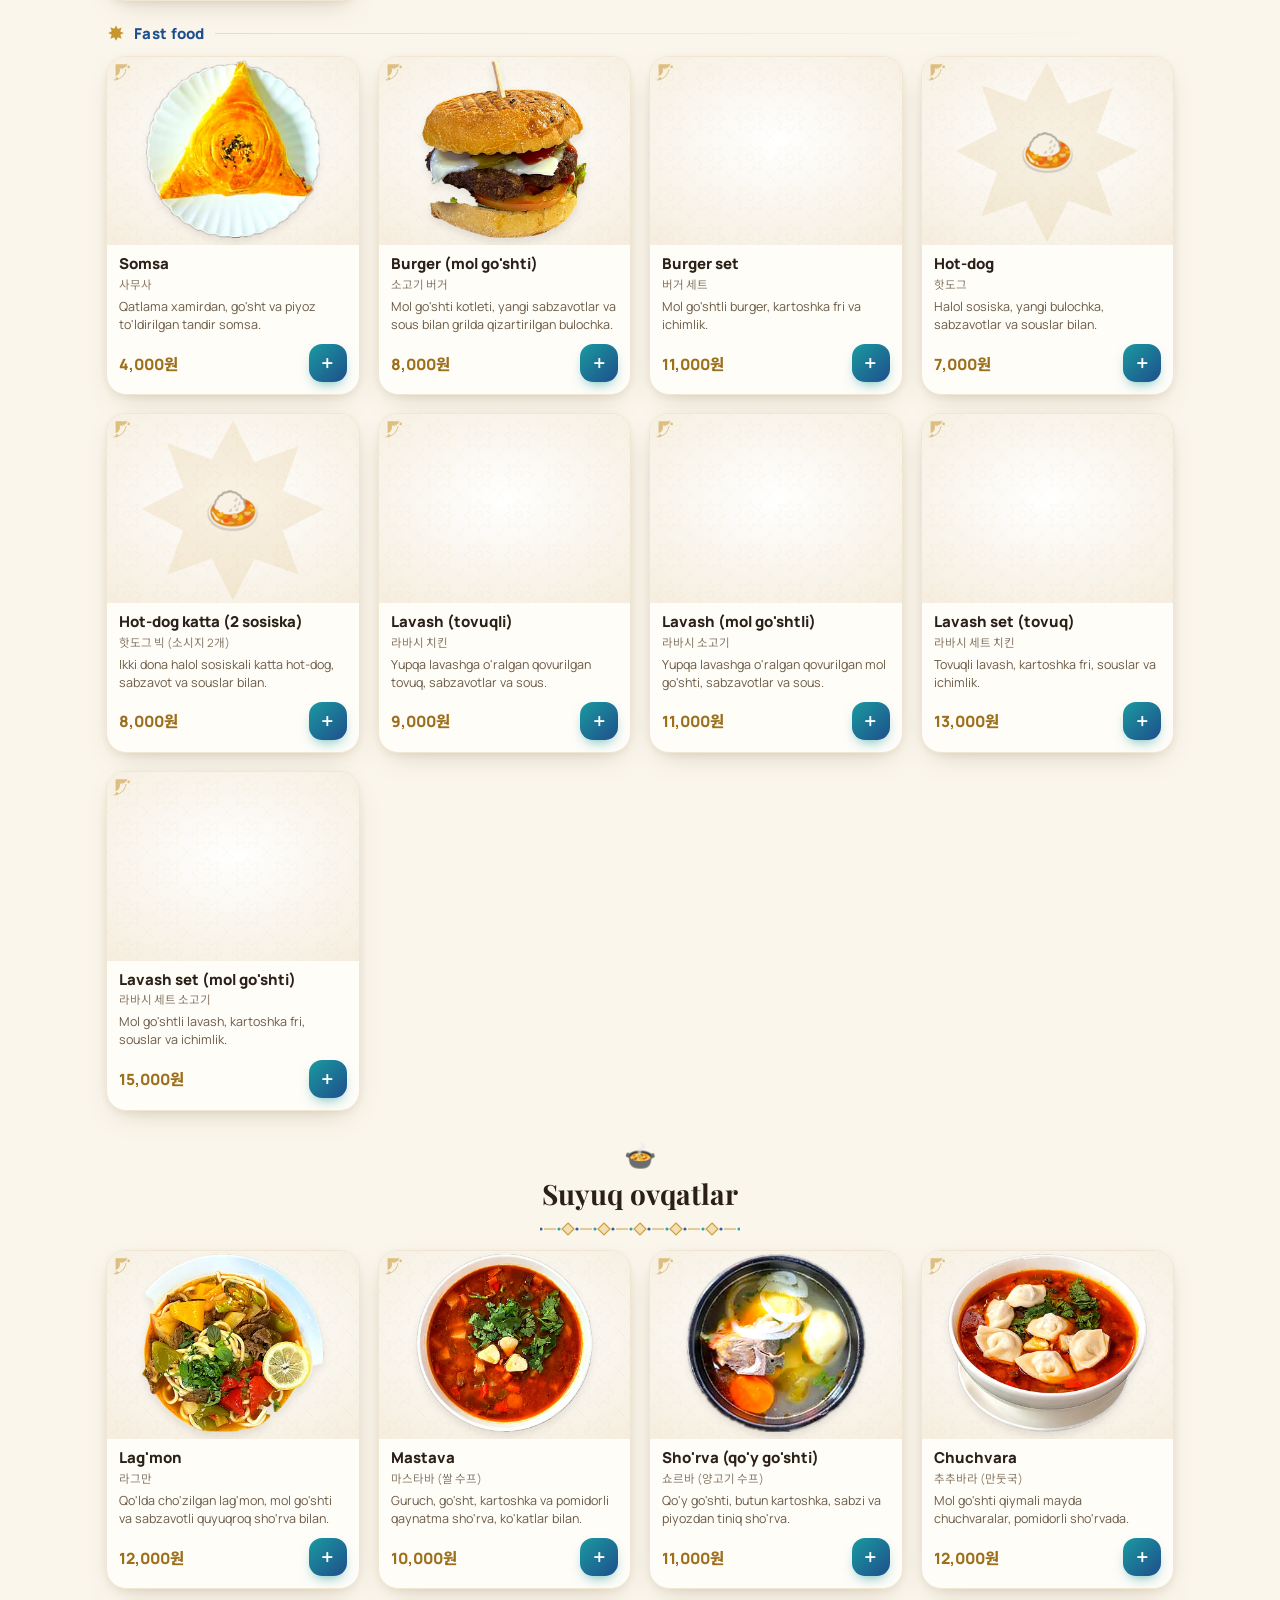
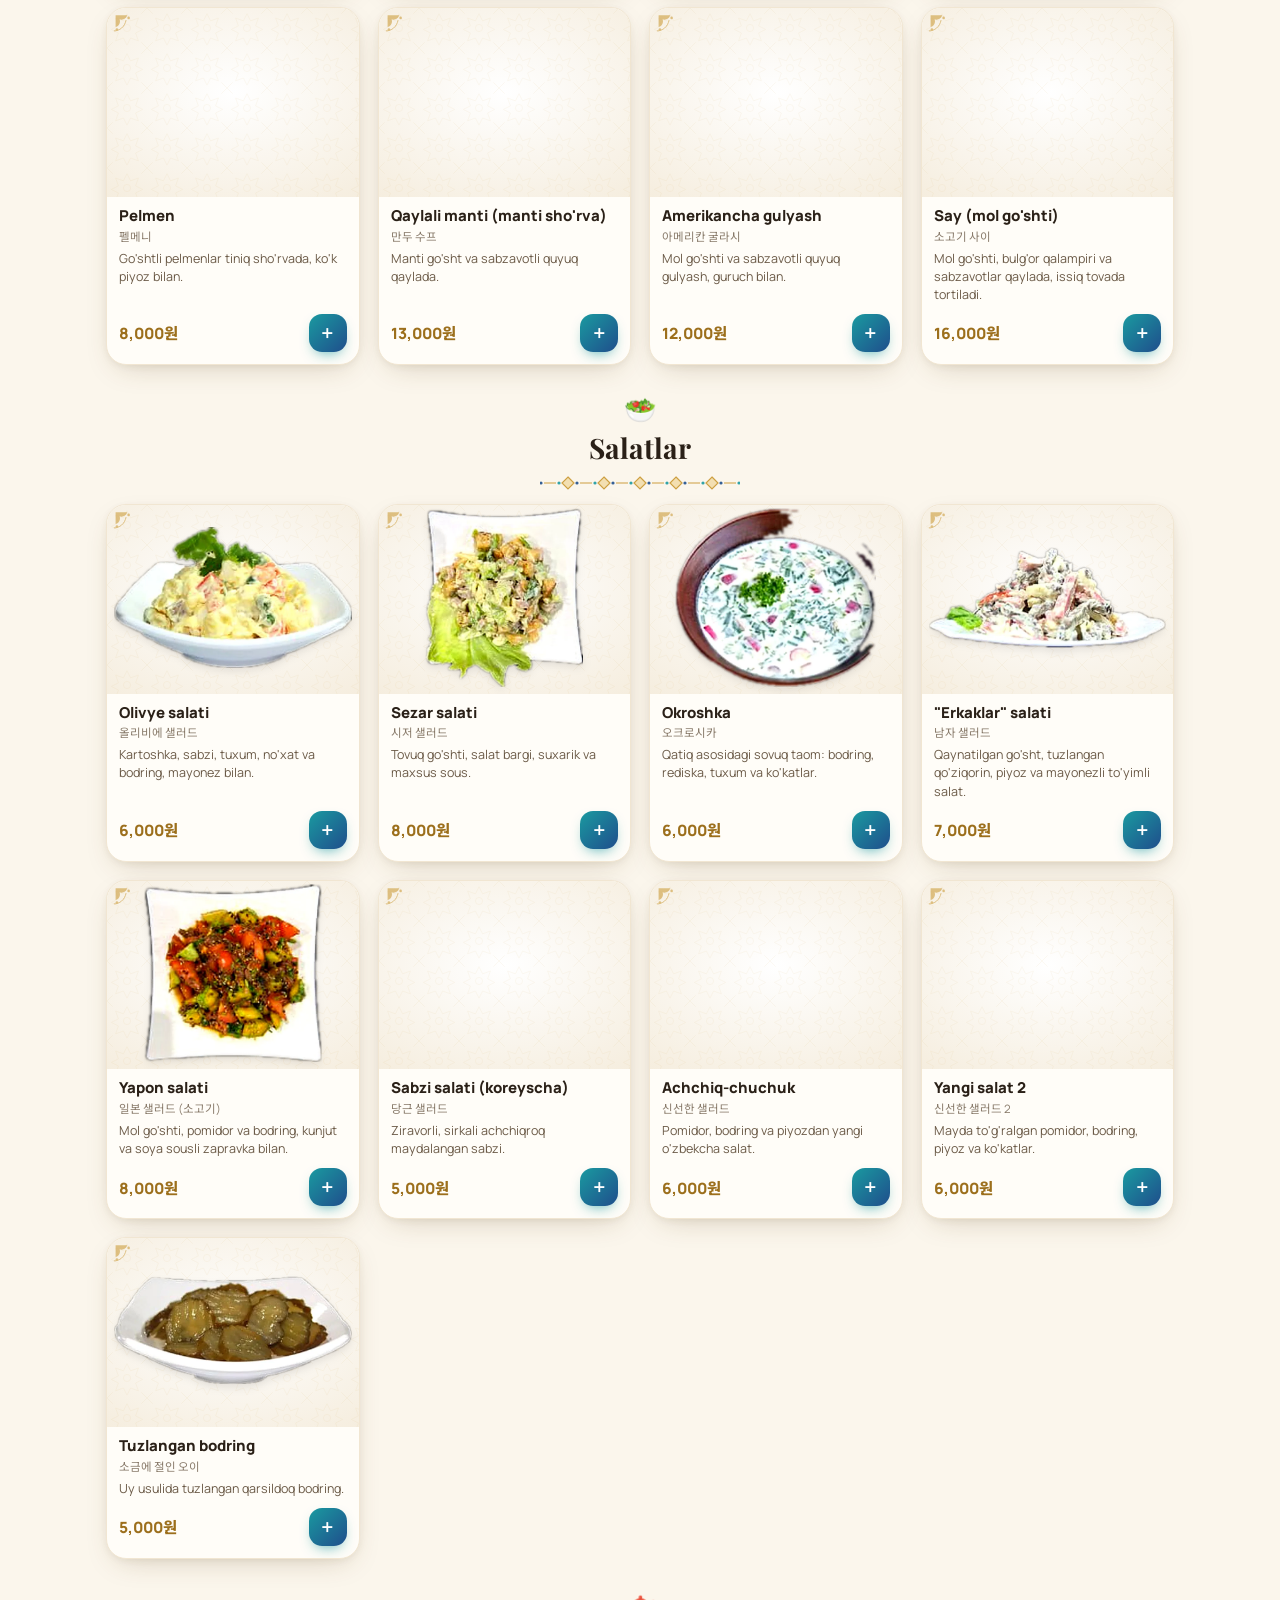
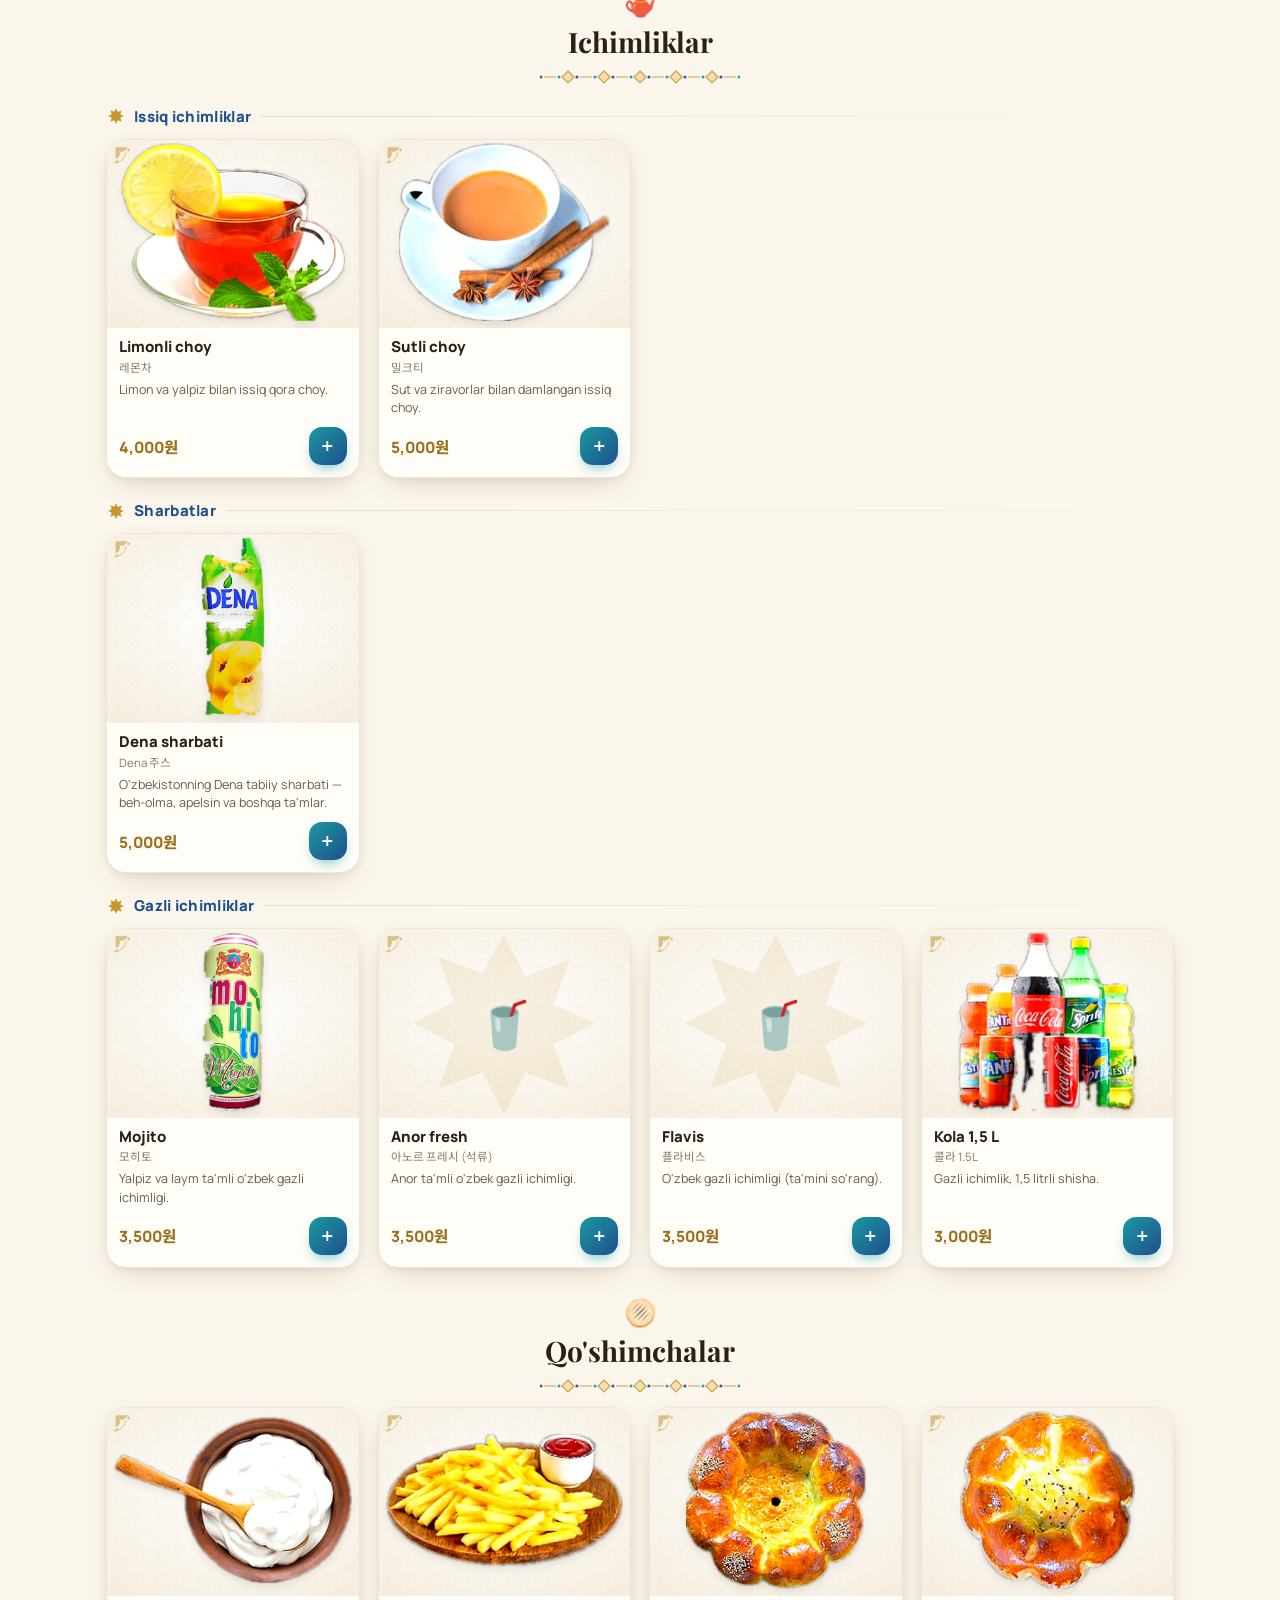
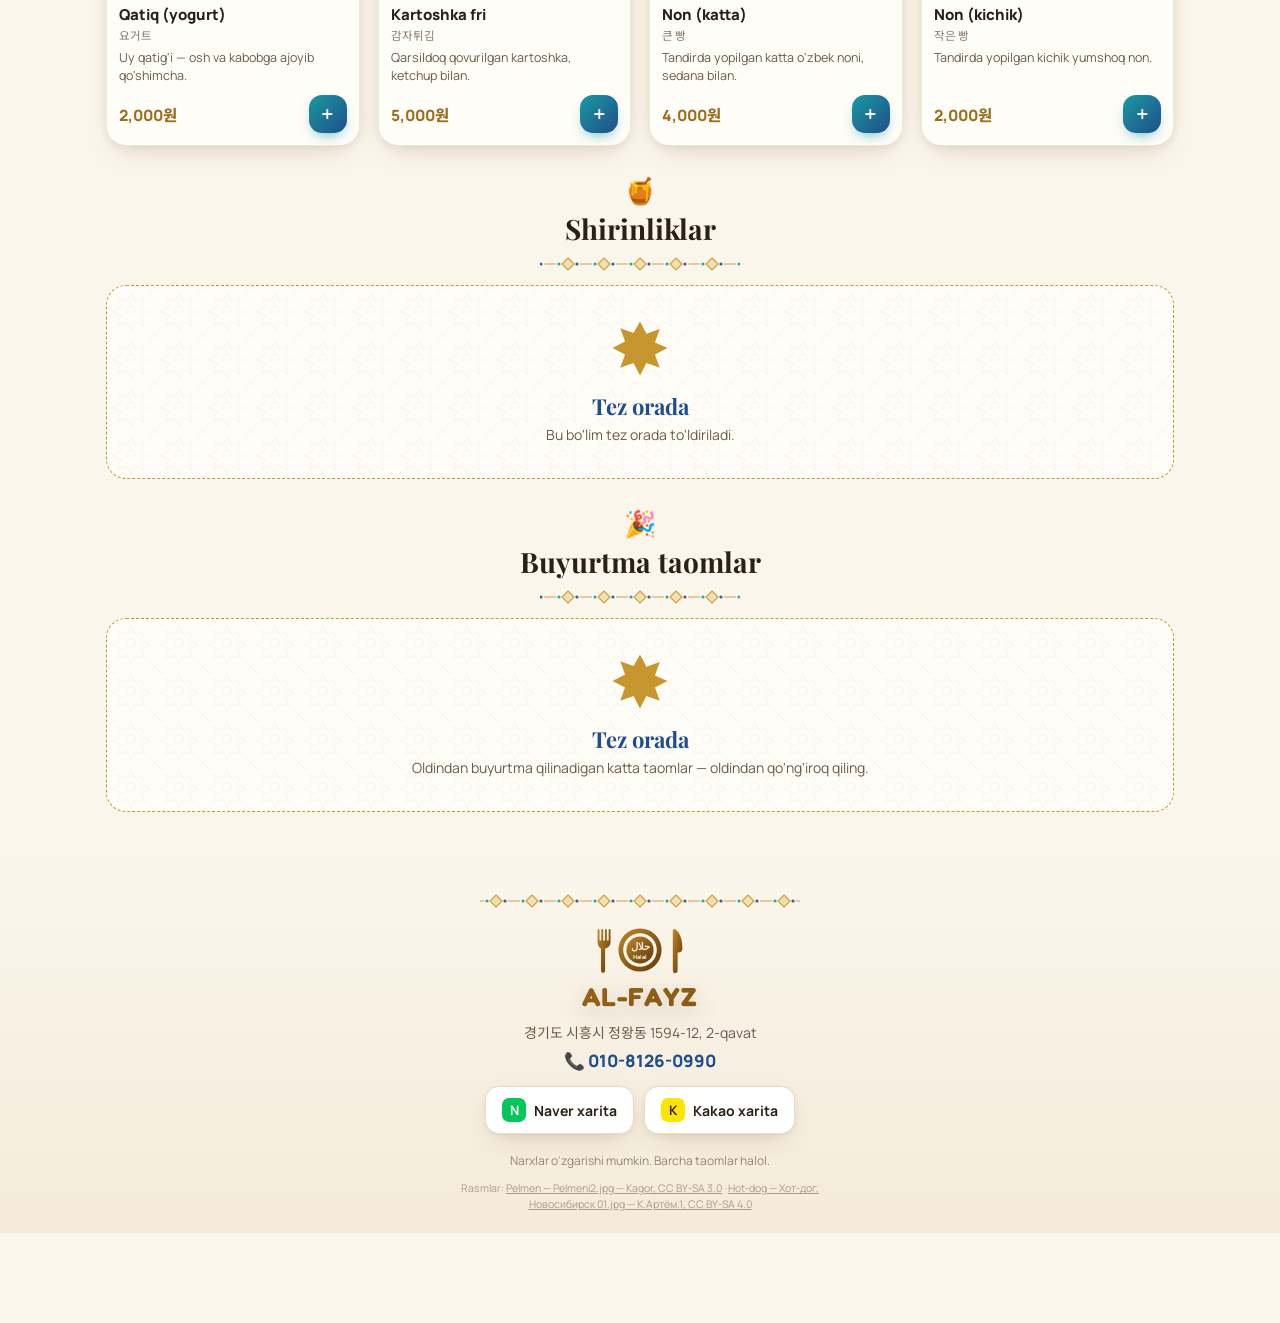
==== commit acd088cd: "Logo va AL-FAYZ yozuvi bir xil to'q tilla-bronza rangda Co-Authored-By: Claude Opus 5.5 <noreply@ant" ====
--- a/index.html
+++ b/index.html
@@ -20,7 +20,7 @@
   <svg width="0" height="0" style="position:absolute" aria-hidden="true">
     <defs>
       <linearGradient id="gold" x1="0" y1="0" x2="1" y2="1">
-        <stop offset="0" stop-color="#E9C46A"/><stop offset=".5" stop-color="#C8962E"/><stop offset="1" stop-color="#9C6F1C"/>
+        <stop offset="0" stop-color="#C08A2B"/><stop offset=".5" stop-color="#8E5E16"/><stop offset="1" stop-color="#5E3B0B"/>
       </linearGradient>
     </defs>
     <symbol id="logo" viewBox="0 0 120 64">
--- a/style.css
+++ b/style.css
@@ -36,11 +36,11 @@
 a { color: inherit; text-decoration: none; }
 img { display: block; max-width: 100%; }
 
-/* rounded brand lettering in deep lapis so it stands out on the cream background */
-.brand { font-family: "Fredoka", var(--font); font-weight: 700; letter-spacing: .04em; margin: 0; color: var(--lapis);
-  background: linear-gradient(160deg, #1B3F7E 10%, #1F4E8C 45%, #137C86 100%);
+/* rounded brand lettering — same deep bronze-gold as the logo emblem, dark enough for the cream background */
+.brand { font-family: "Fredoka", var(--font); font-weight: 700; letter-spacing: .04em; margin: 0; color: #8E5E16;
+  background: linear-gradient(160deg, #C08A2B 0%, #8E5E16 50%, #5E3B0B 100%);
   -webkit-background-clip: text; background-clip: text; -webkit-text-fill-color: transparent;
-  filter: drop-shadow(0 2px 0 rgba(200, 150, 46, .55)) drop-shadow(0 8px 14px rgba(31, 78, 140, .18)); }
+  filter: drop-shadow(0 1px 0 rgba(255, 255, 255, .8)) drop-shadow(0 6px 12px rgba(94, 59, 11, .22)); }
 .brand-sub { margin: 4px 0 0; color: var(--ink-2); font-weight: 600; letter-spacing: .14em; text-transform: uppercase; font-size: 12px; }
 .ornament-line { height: 14px; background: var(--band) repeat-x center; opacity: .9; margin: 16px auto; width: min(320px, 80%); }
 
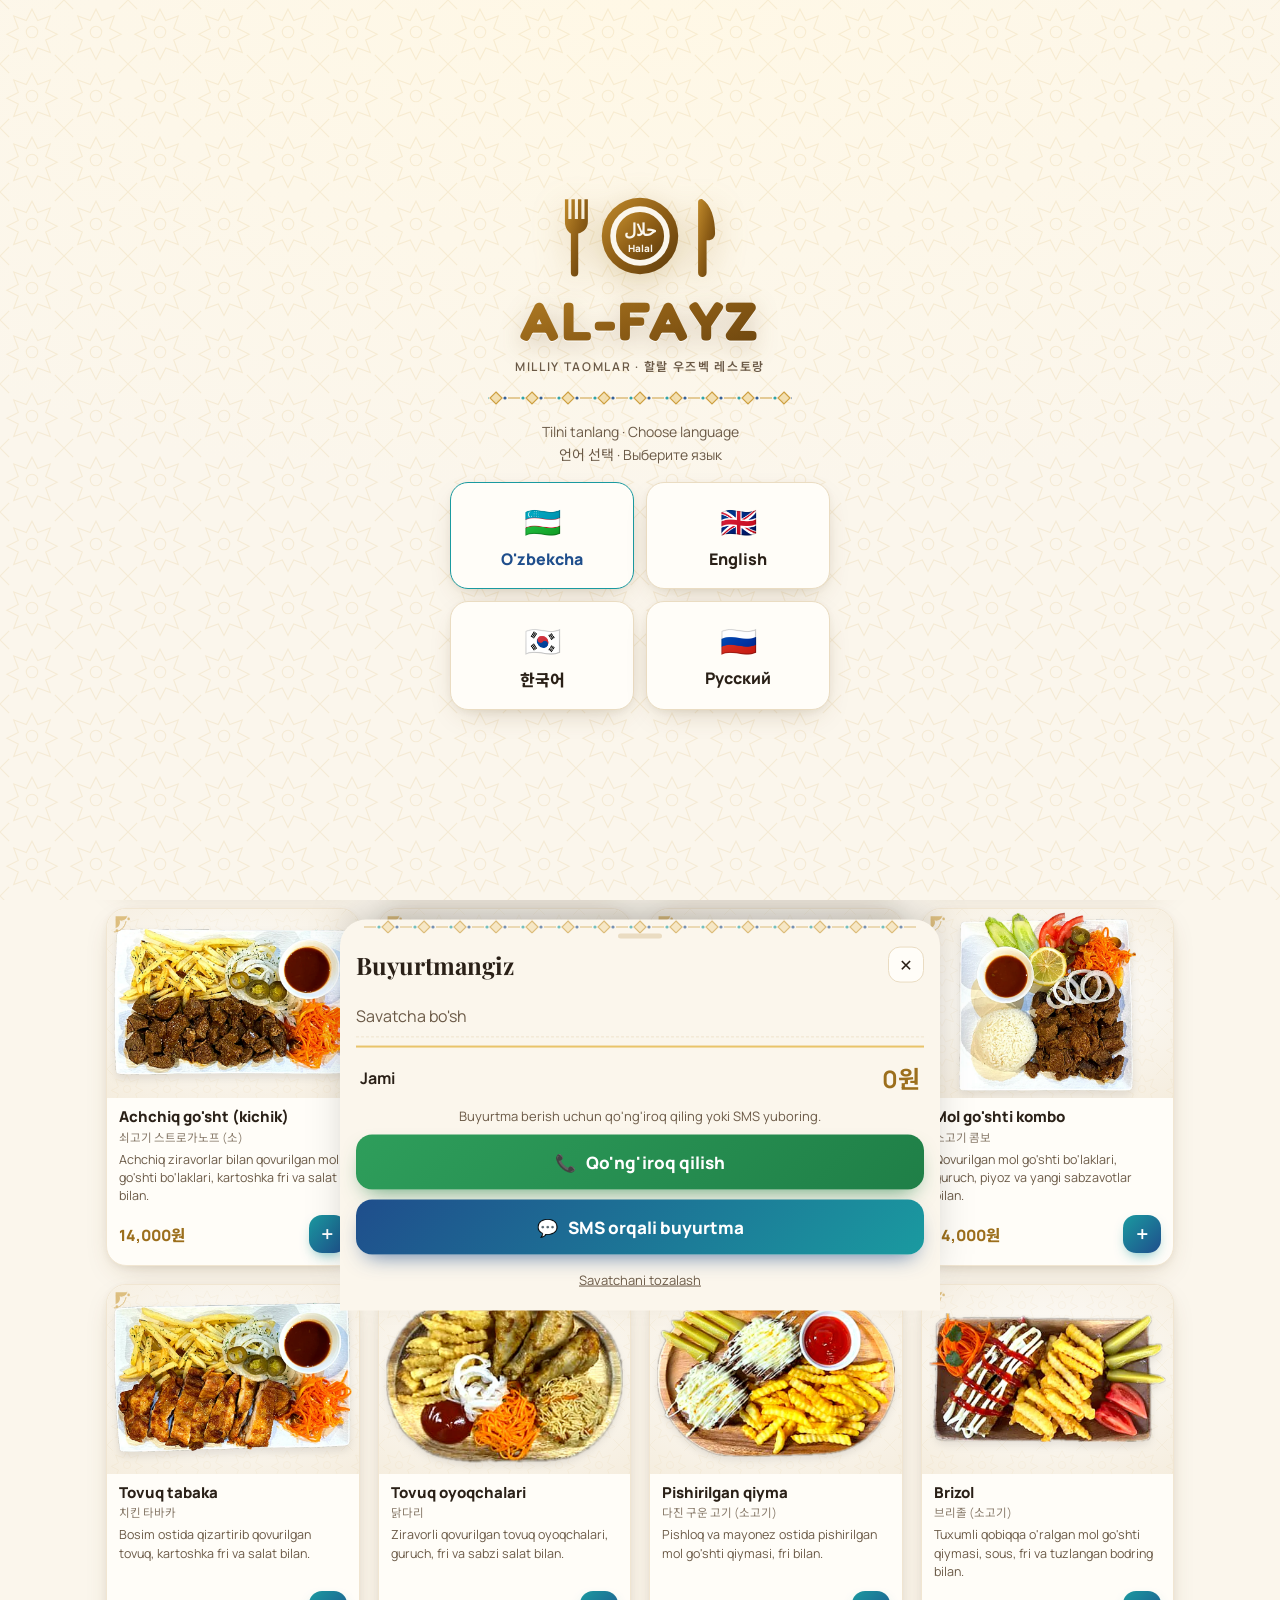
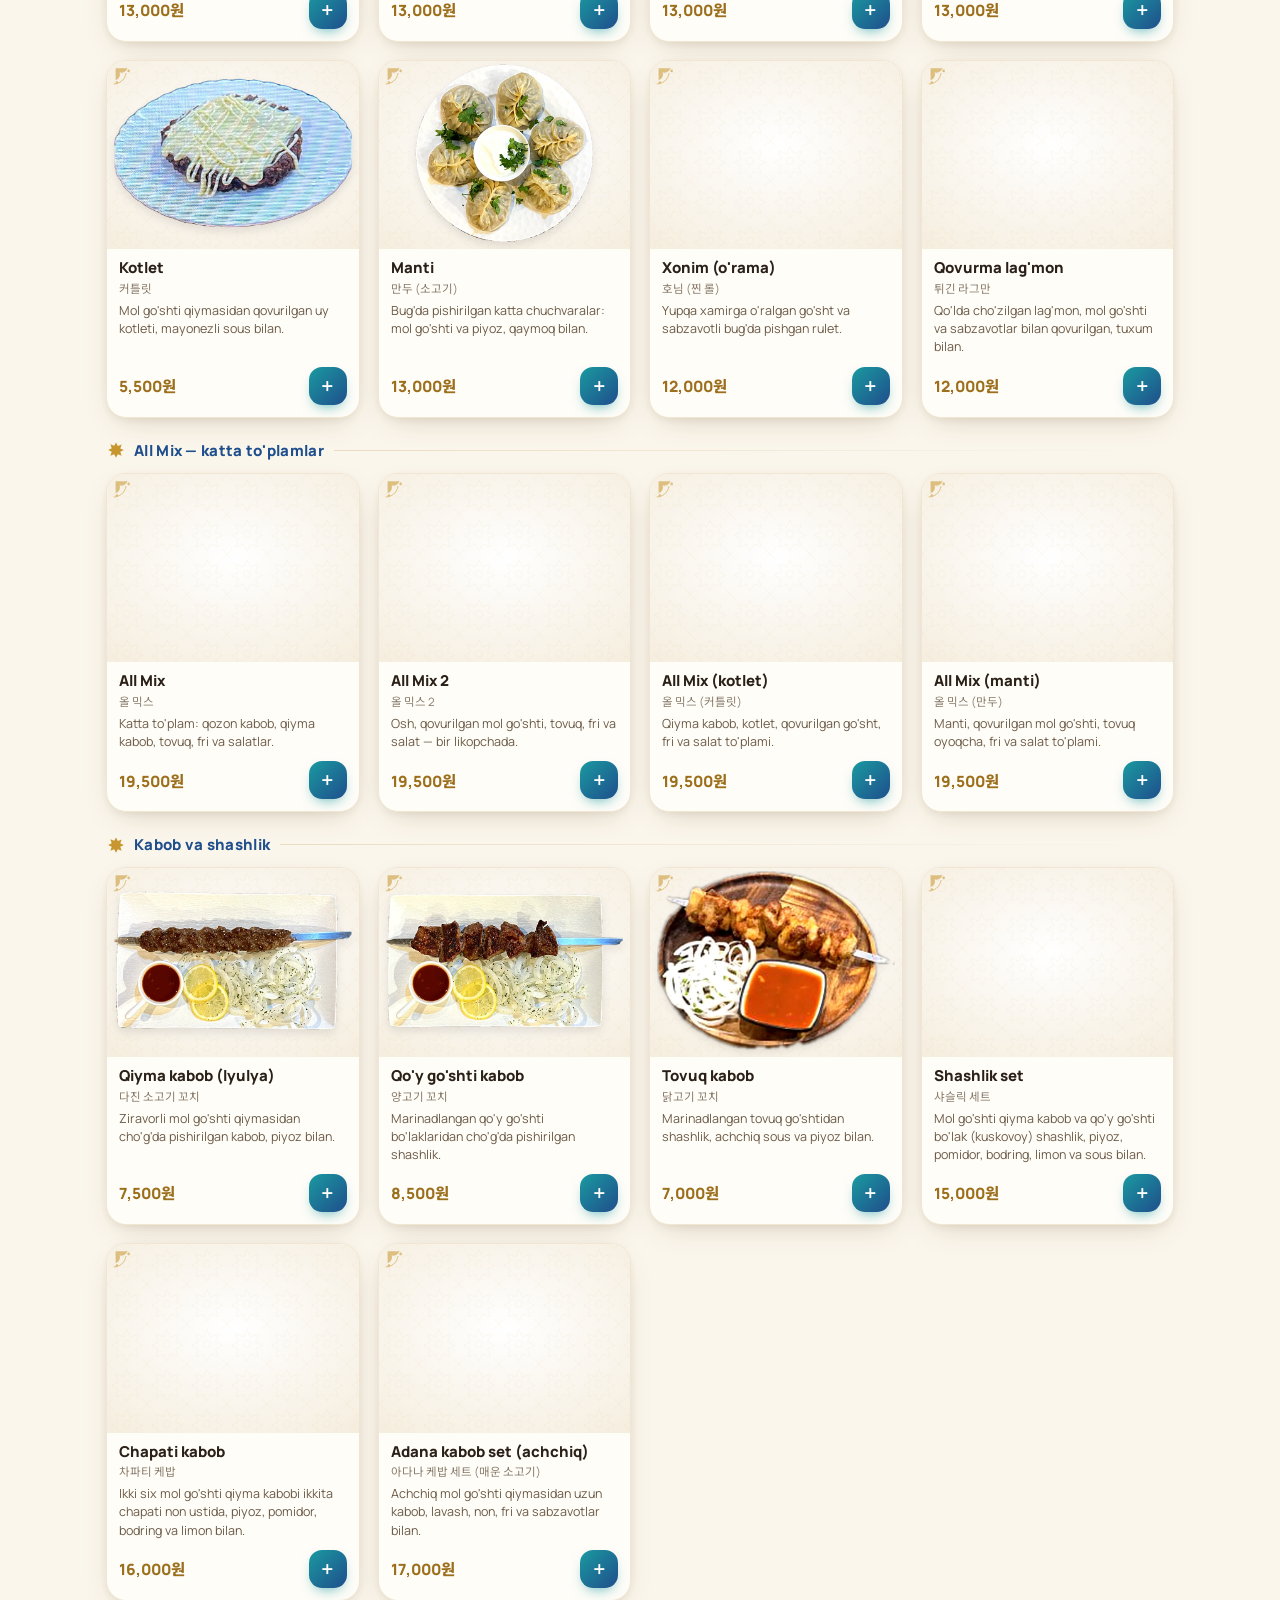
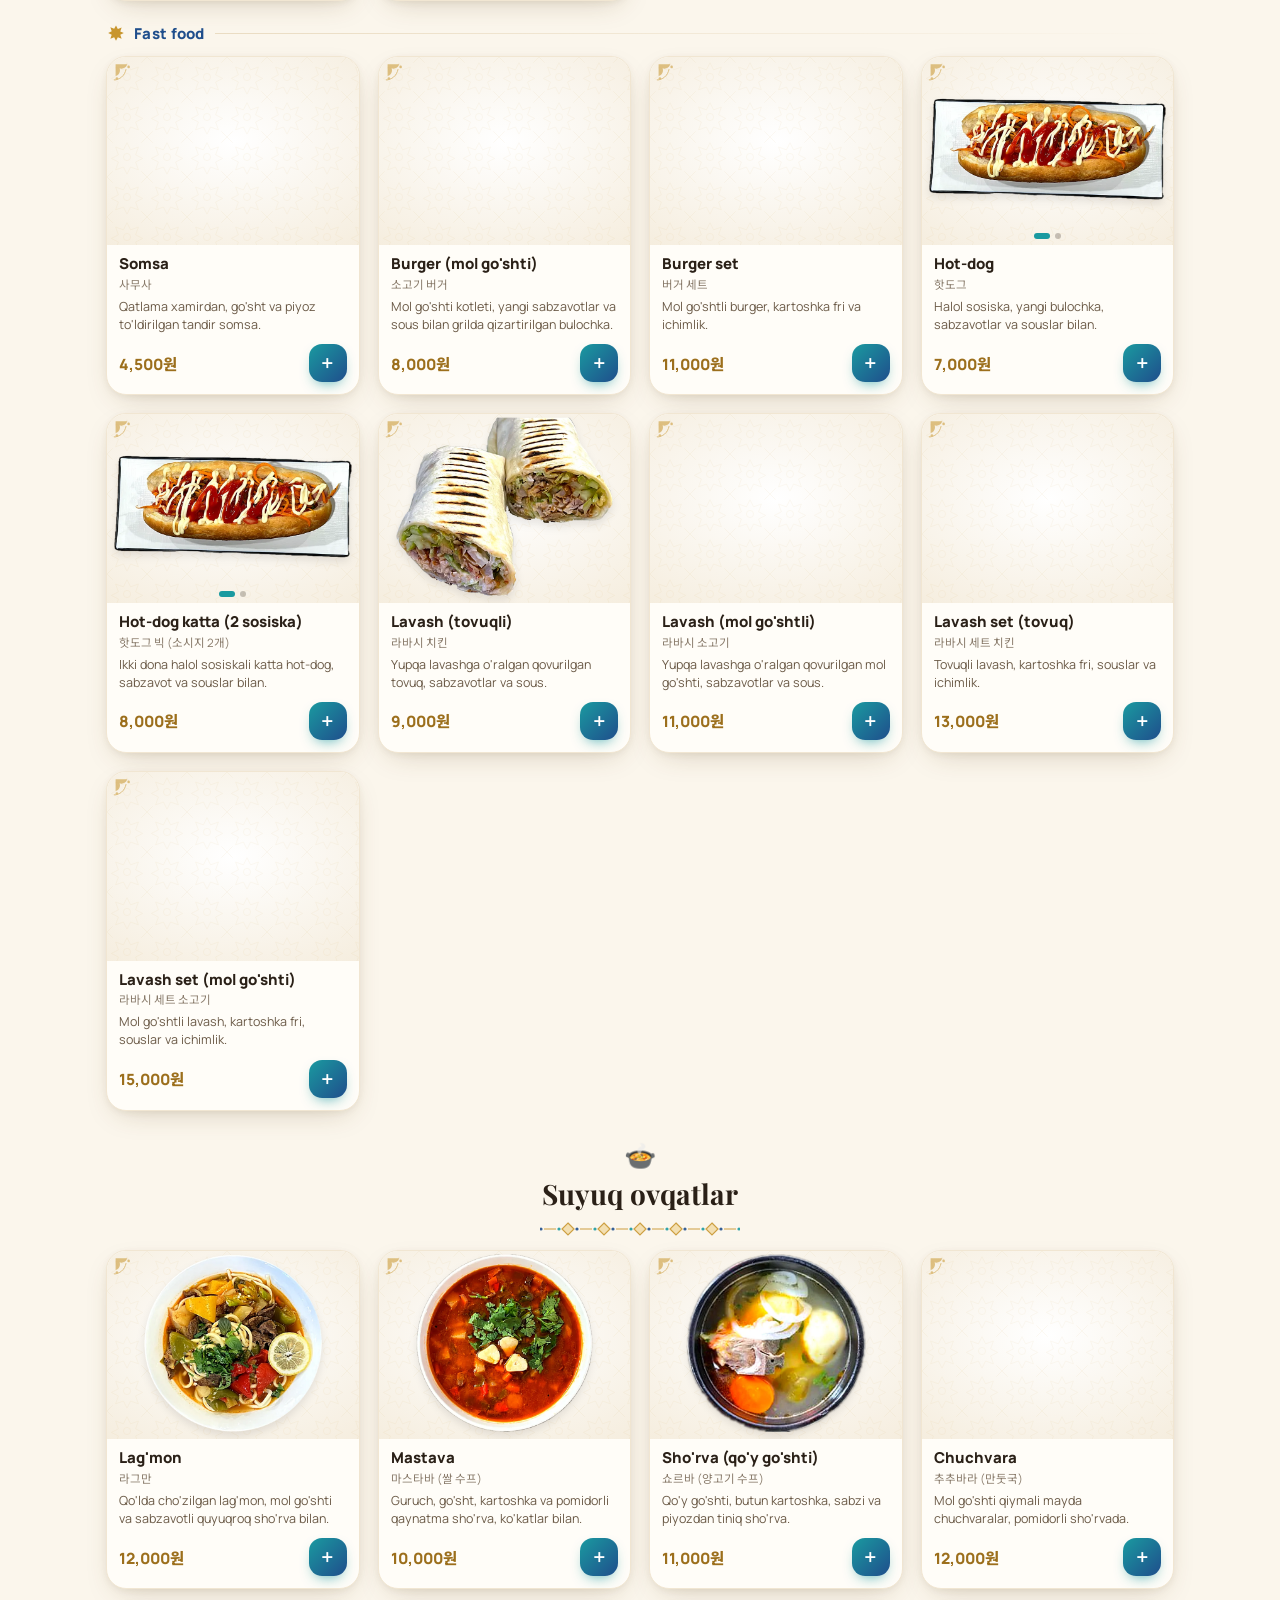
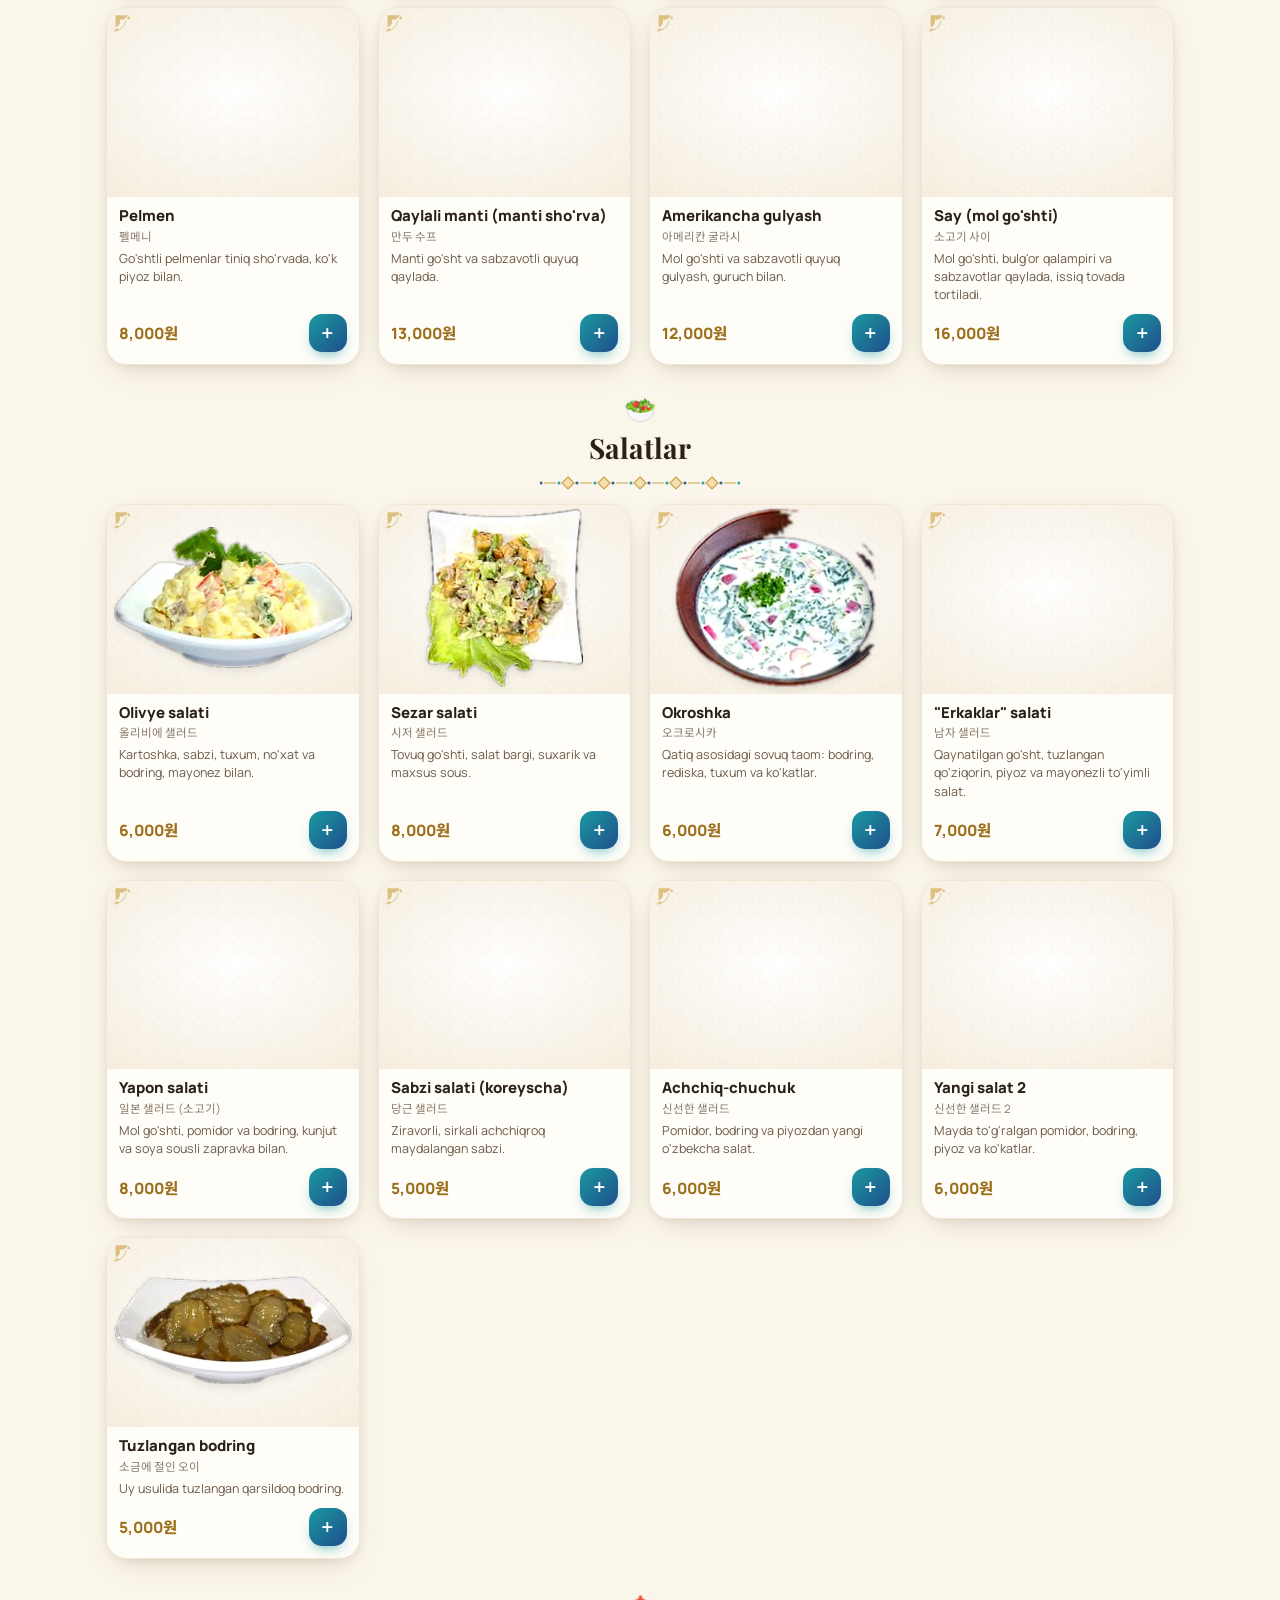
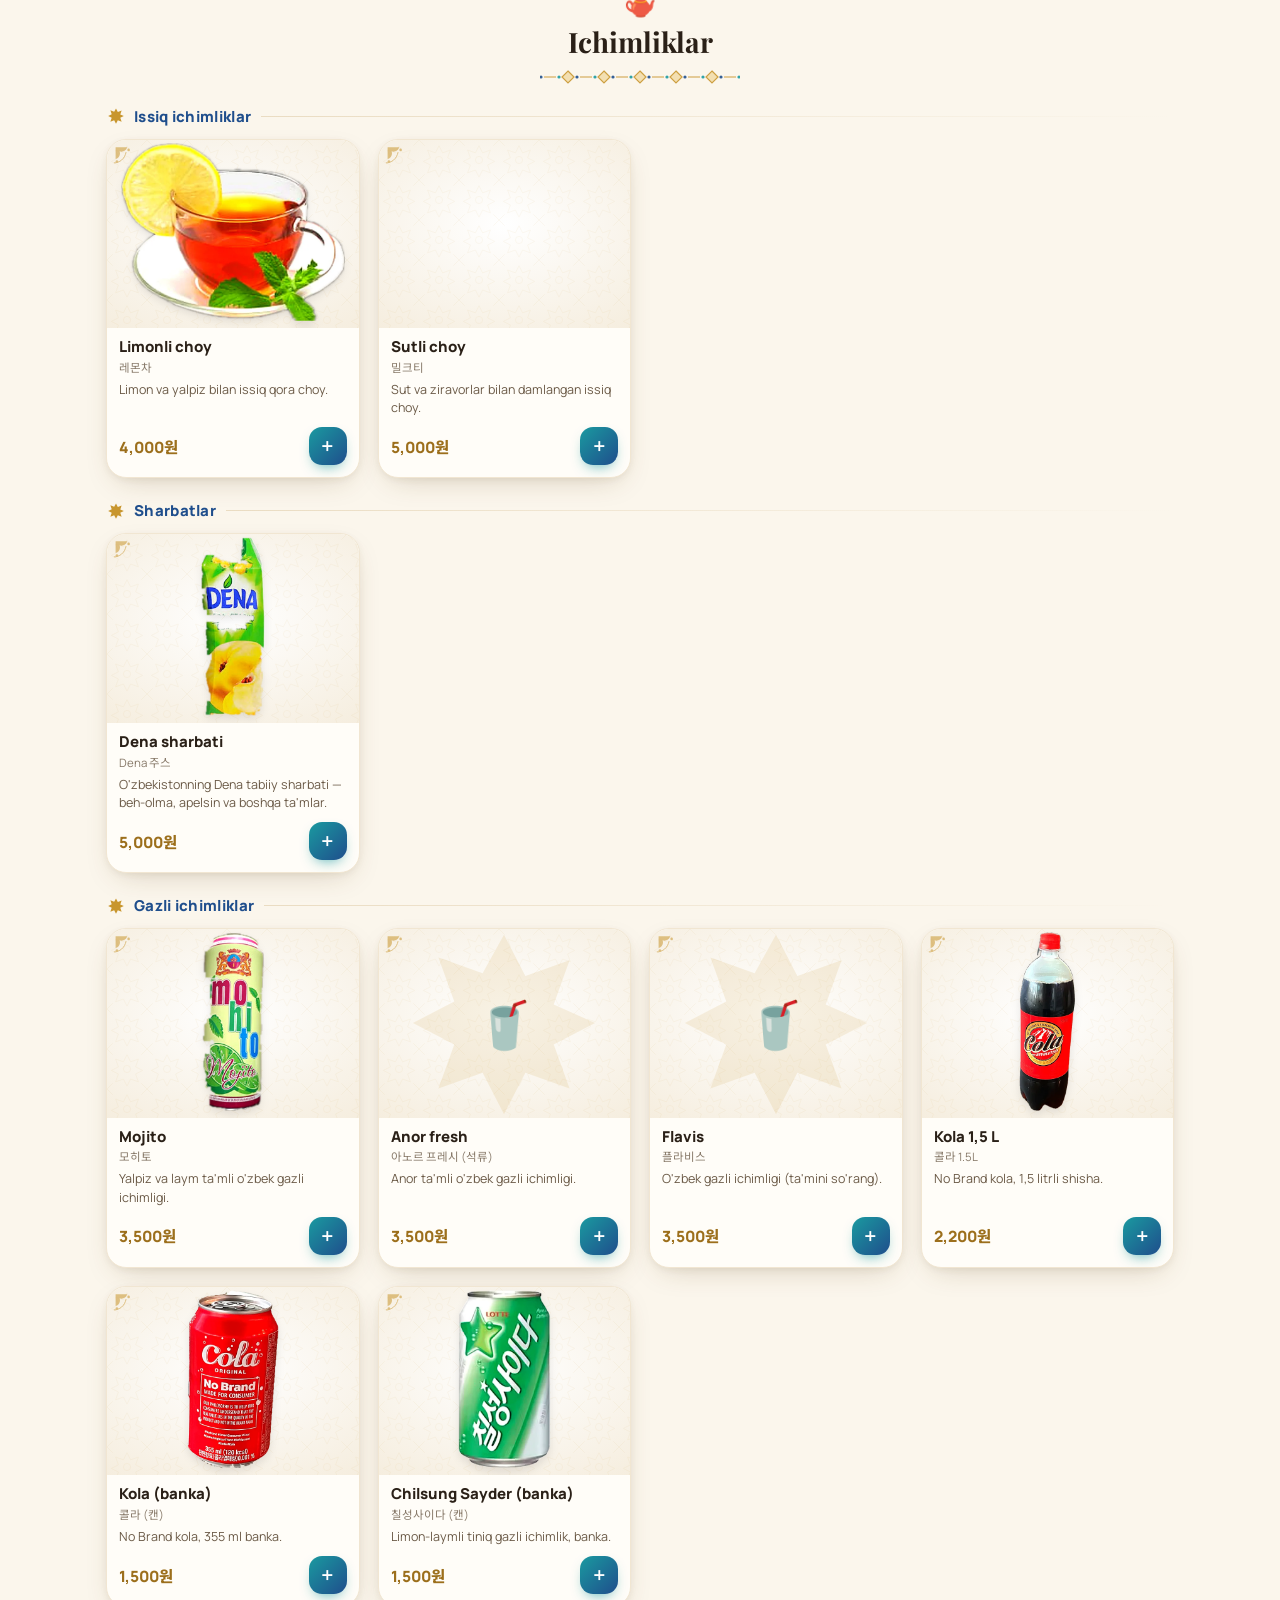
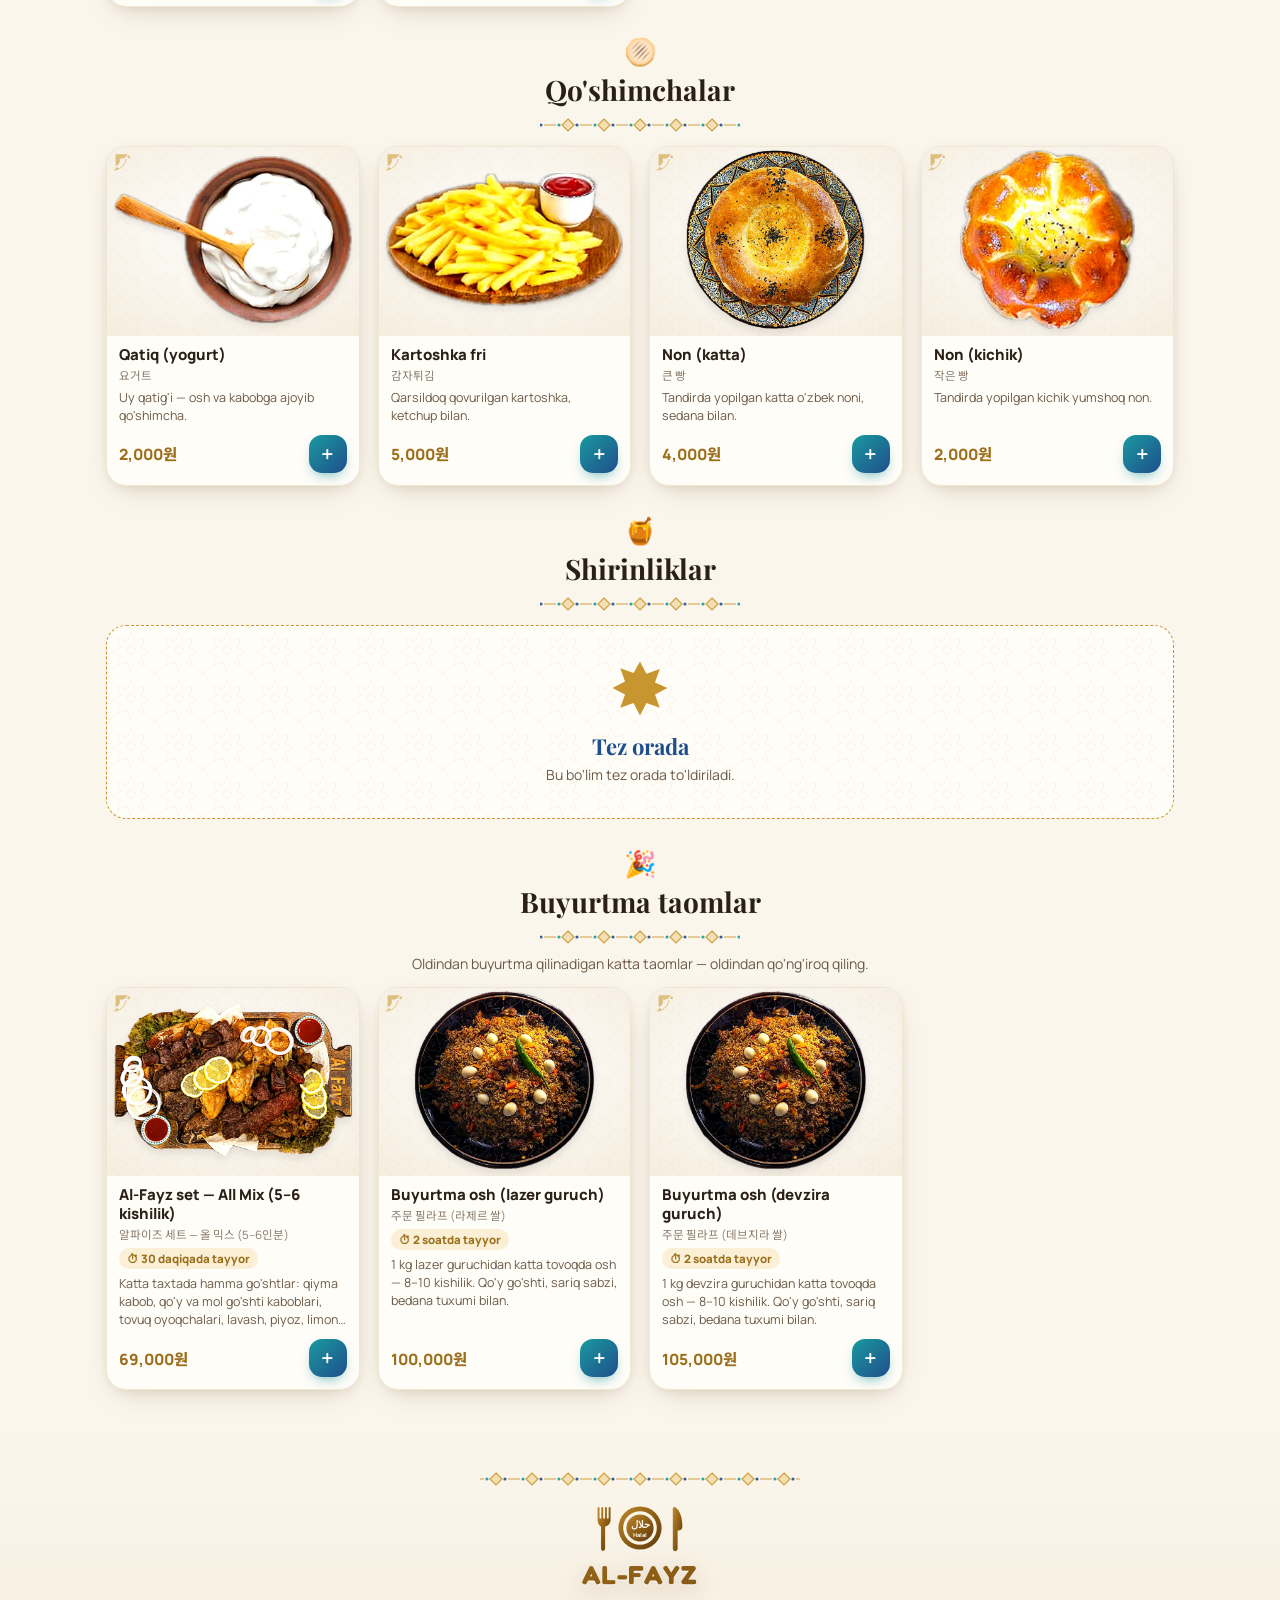
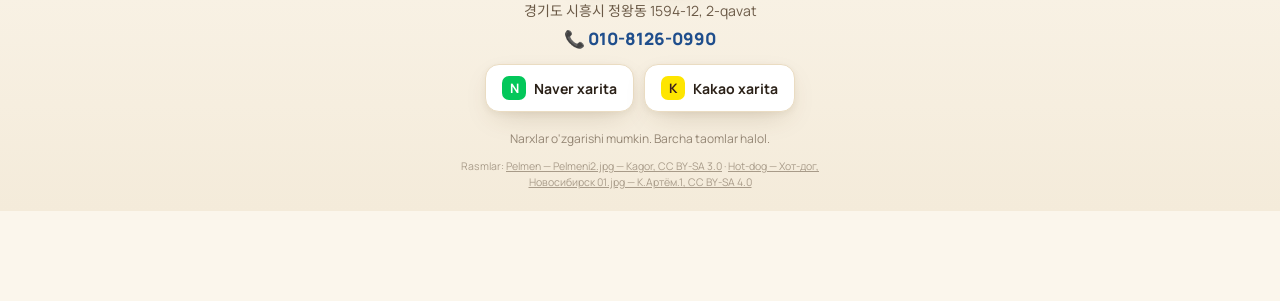
==== commit 8b857d2a: "Hot-dog 2 ta rasm (surib ko'rish), rasmni bosganda kattalashadi, osh rasmi tovog'i bilan Co-Authored" ====
--- a/index.html
+++ b/index.html
@@ -117,6 +117,7 @@
   </section>
 
   <div id="toast" class="toast"></div>
+  <div id="viewer" class="viewer" hidden></div>
 
   <script src="app.js"></script>
 </body>
--- a/style.css
+++ b/style.css
@@ -107,6 +107,7 @@
 .body { display: flex; flex-direction: column; flex: 1; padding: 10px 12px 12px; }
 .name { font-weight: 800; font-size: 15px; line-height: 1.25; margin: 0; }
 .alt { font-size: 11.5px; color: var(--ink-2); margin-top: 2px; opacity: .8; }
+.ready { align-self: flex-start; margin-top: 6px; font-size: 11.5px; font-weight: 800; color: var(--gold-deep); background: #FBEFD5; padding: 3px 8px; border-radius: 99px; }
 .desc { font-size: 12.5px; line-height: 1.45; color: var(--ink-2); margin: 6px 0 10px; flex: 1;
   display: -webkit-box; -webkit-line-clamp: 3; -webkit-box-orient: vertical; overflow: hidden; }
 .card.open .desc { -webkit-line-clamp: unset; }
@@ -210,3 +211,26 @@
 @media (prefers-reduced-motion: reduce) {
   *, *::before, *::after { animation: none !important; transition: none !important; }
 }
+
+/* ---------- photo strip (several photos per dish) ---------- */
+.thumb { cursor: zoom-in; }
+.slides { position: relative; z-index: 1; display: flex; width: 100%; height: 100%; overflow-x: auto; scroll-snap-type: x mandatory; scrollbar-width: none; }
+.slides::-webkit-scrollbar { display: none; }
+.slides img { flex: 0 0 100%; scroll-snap-align: center; }
+.dots { position: absolute; z-index: 2; left: 0; right: 0; bottom: 6px; display: flex; justify-content: center; gap: 5px; pointer-events: none; }
+.dots i { width: 6px; height: 6px; border-radius: 50%; background: rgba(42, 32, 23, .25); transition: all .2s; }
+.dots i.on { width: 16px; border-radius: 9px; background: var(--turq); }
+
+/* ---------- full-screen photo viewer ---------- */
+.viewer { position: fixed; inset: 0; z-index: 80; background: rgba(20, 14, 8, .92); display: flex; flex-direction: column; justify-content: center;
+  opacity: 0; transition: opacity .25s; }
+.viewer.open { opacity: 1; }
+.viewer[hidden] { display: none; }
+.v-strip { display: flex; overflow-x: auto; scroll-snap-type: x mandatory; scrollbar-width: none; }
+.v-strip::-webkit-scrollbar { display: none; }
+.v-pic { flex: 0 0 100%; scroll-snap-align: center; display: grid; place-items: center; padding: 0 12px; }
+.v-pic img { width: 100%; max-width: 900px; max-height: 78vh; object-fit: contain; transform: scale(.94); transition: transform .3s cubic-bezier(.2, .8, .2, 1); }
+.viewer.open .v-pic img { transform: none; }
+.v-title { text-align: center; color: #F6EBD6; font-weight: 800; font-size: 17px; margin-top: 14px; padding: 0 16px; }
+.v-close { position: absolute; top: calc(14px + env(safe-area-inset-top, 0px)); right: 14px; width: 42px; height: 42px; border-radius: 50%;
+  background: rgba(255, 255, 255, .15); color: #fff; font-size: 20px; }
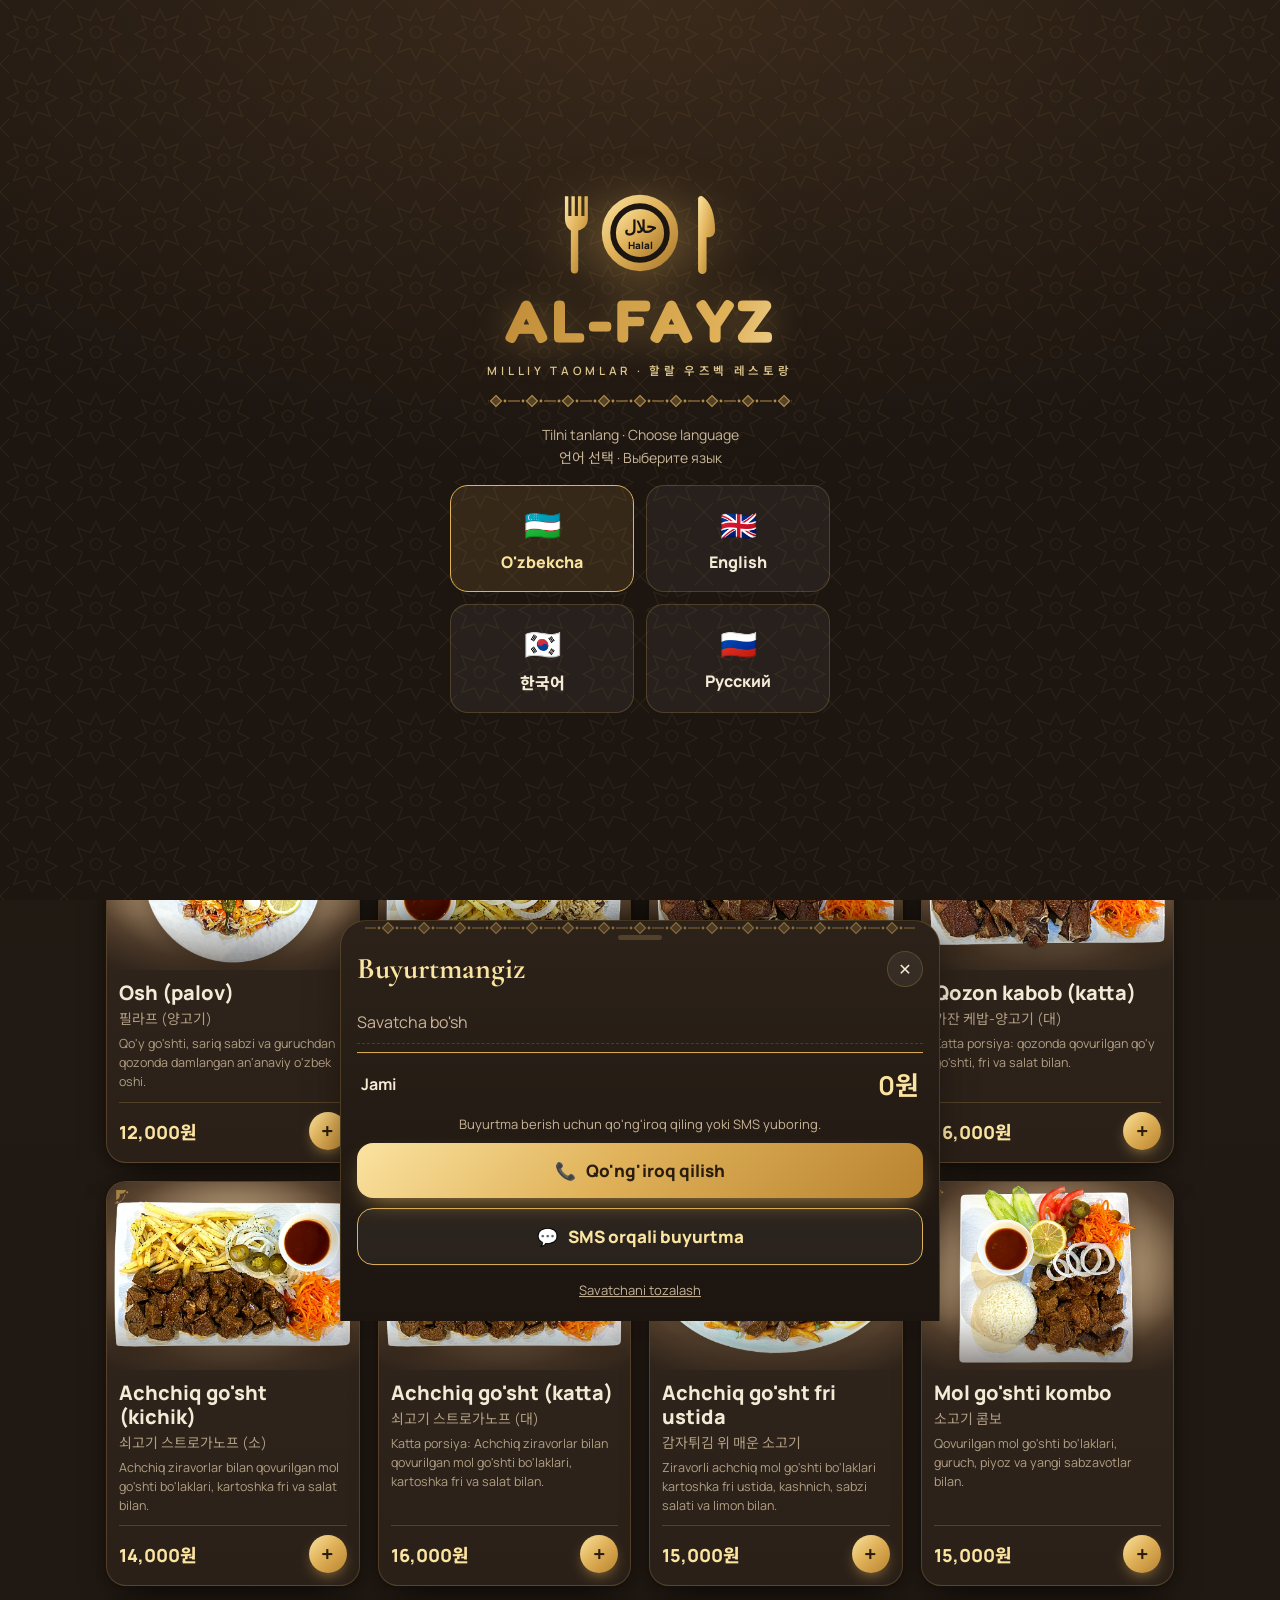
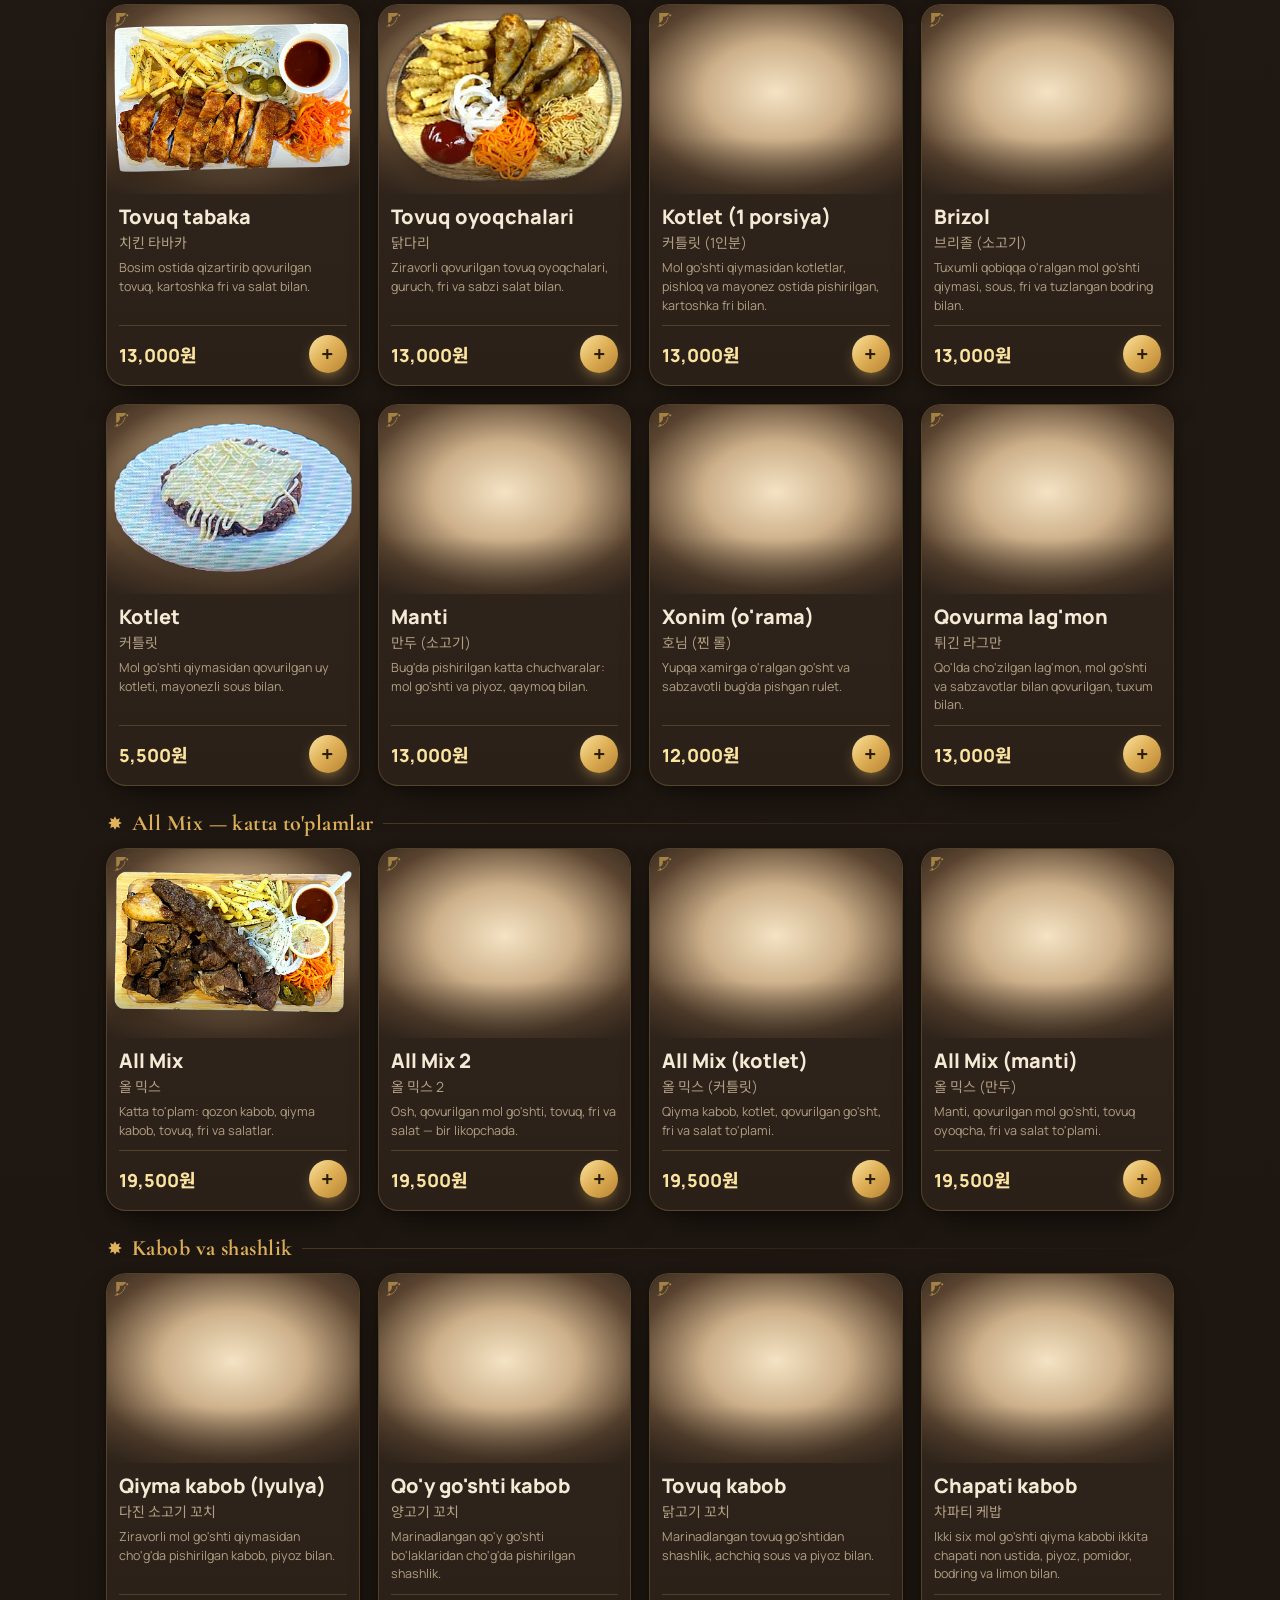
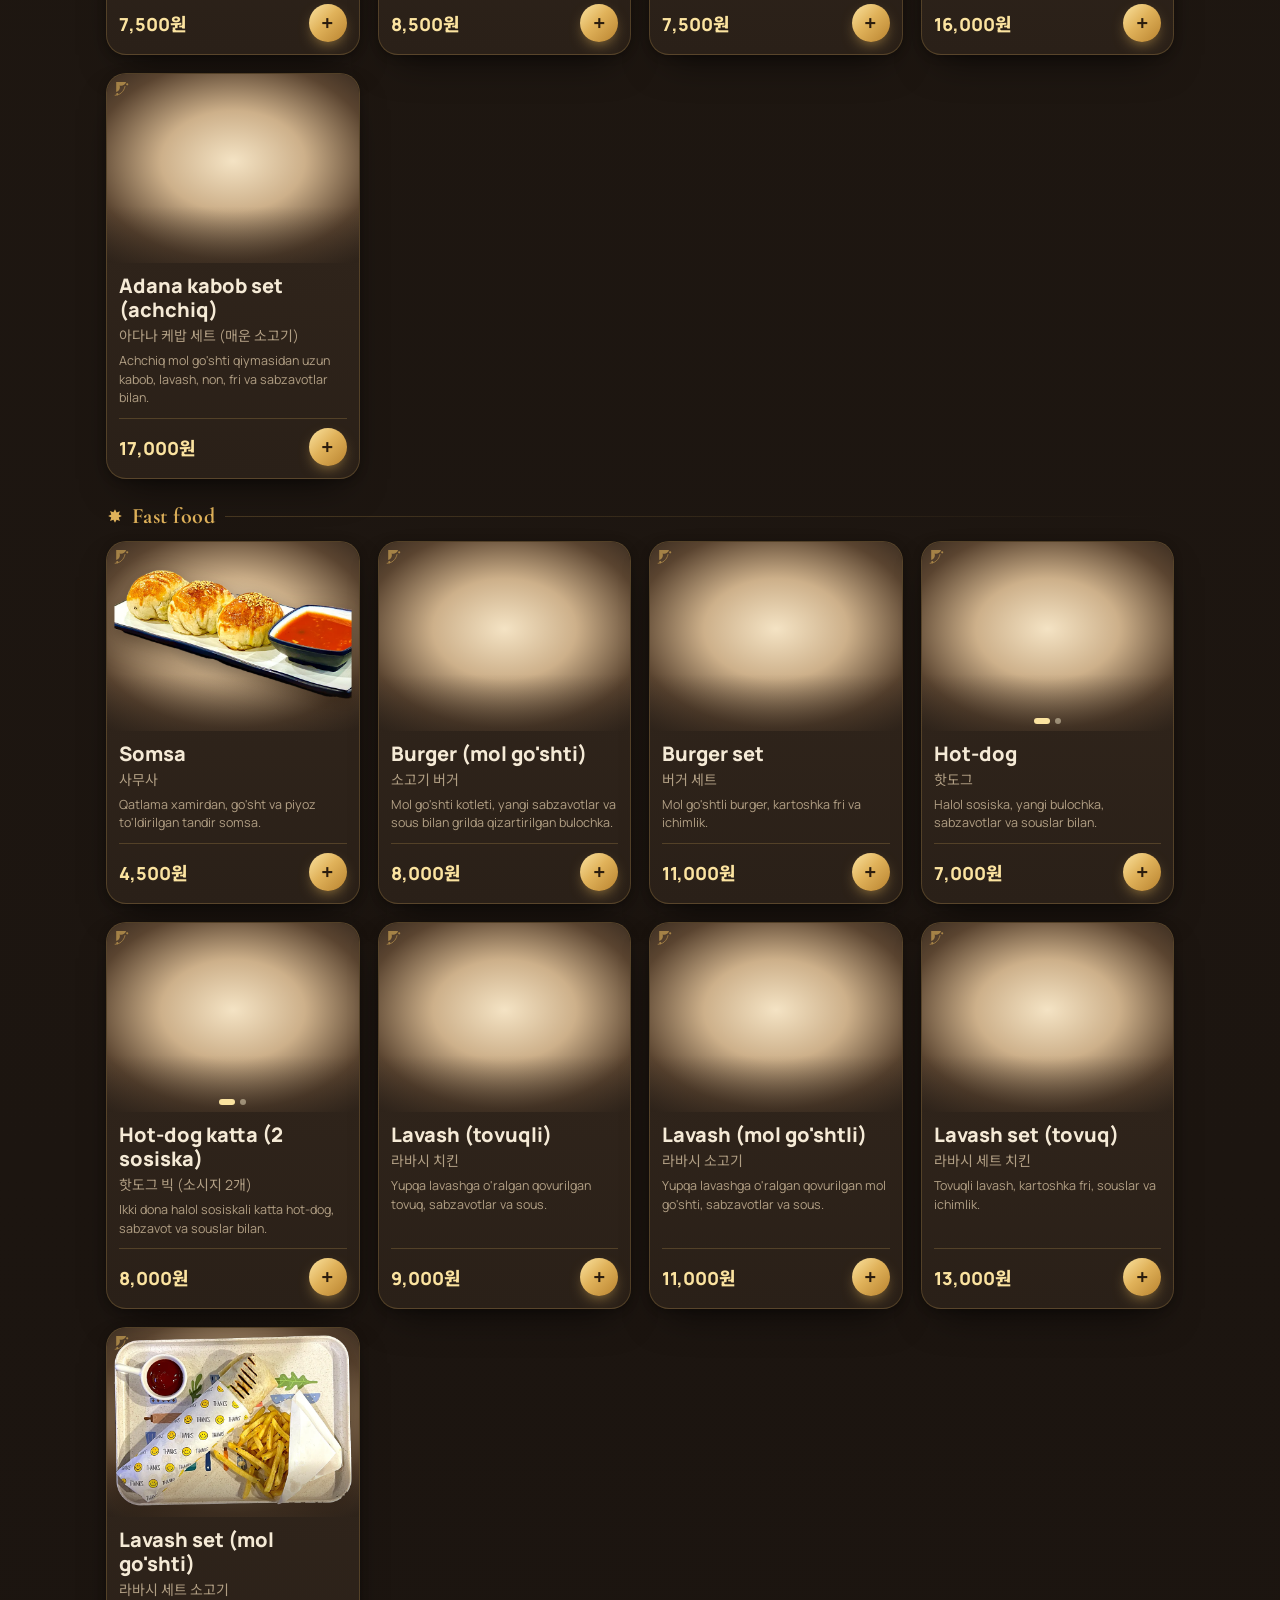
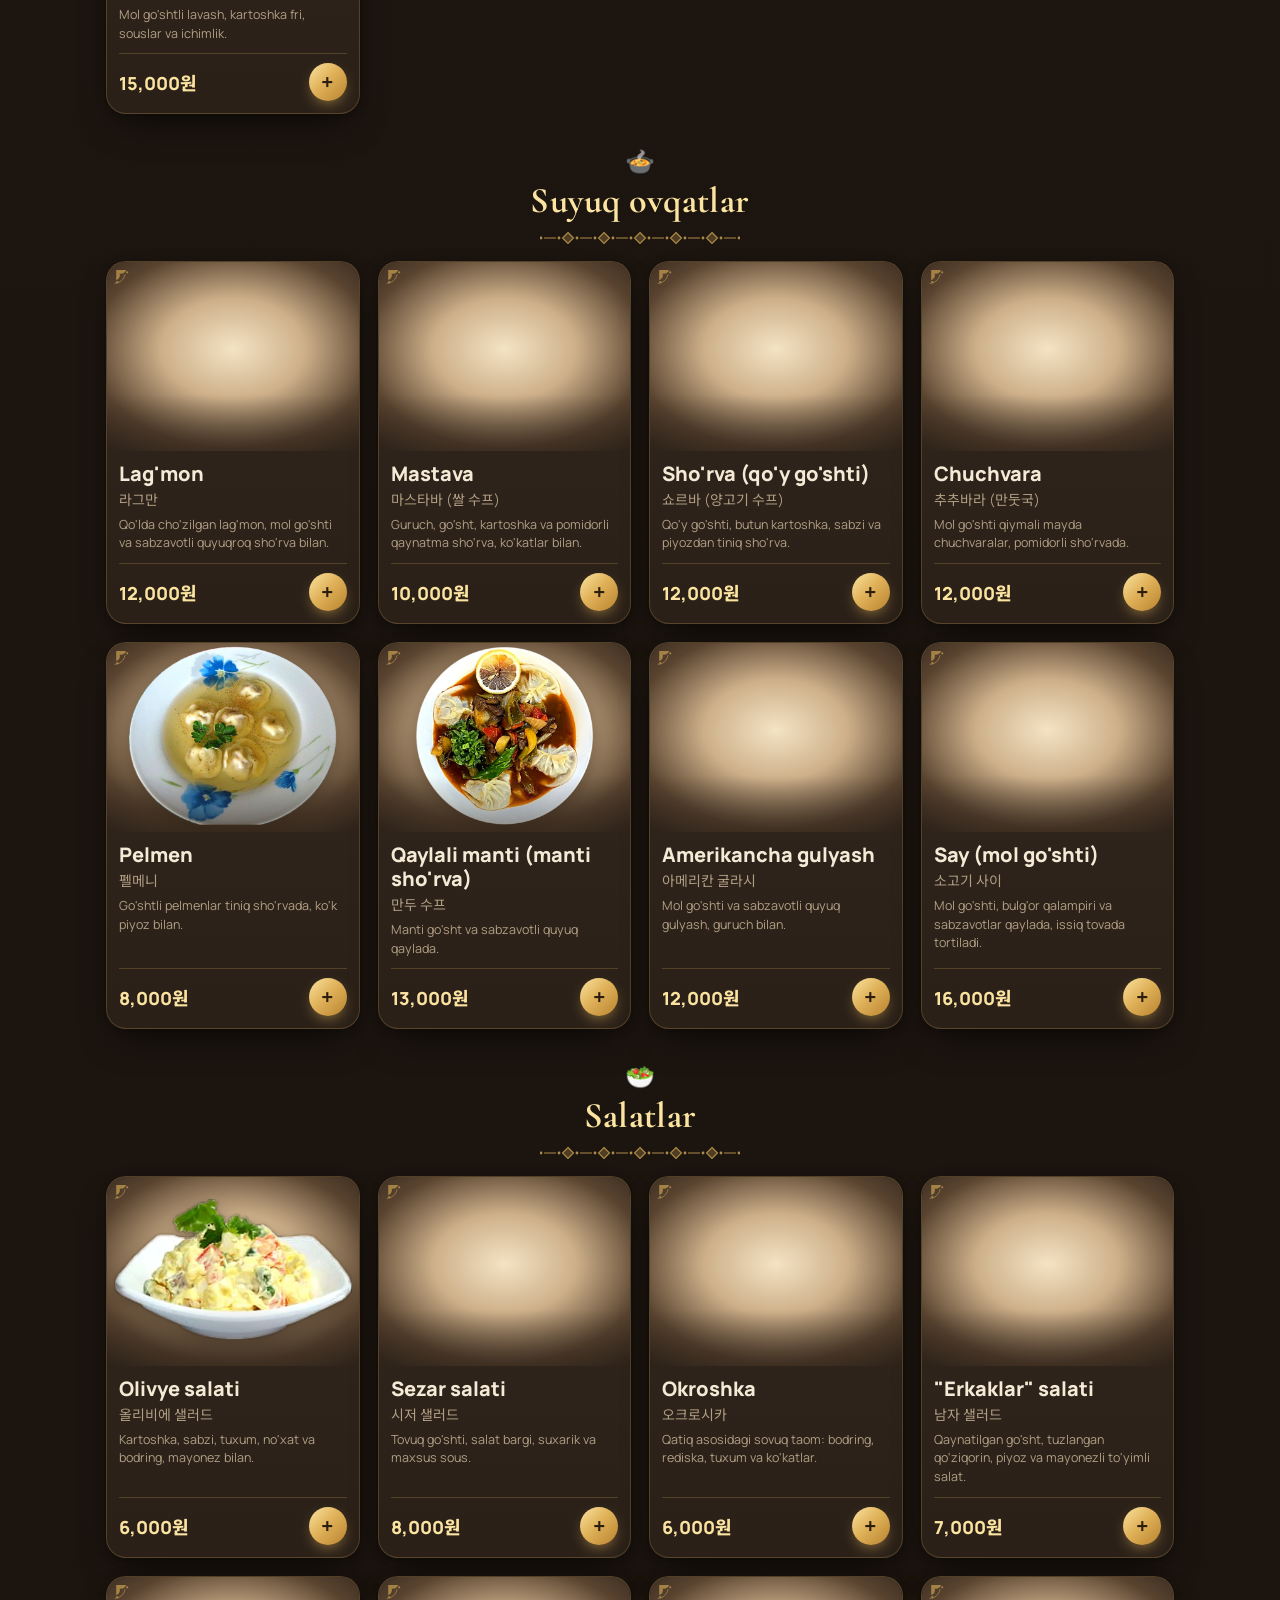
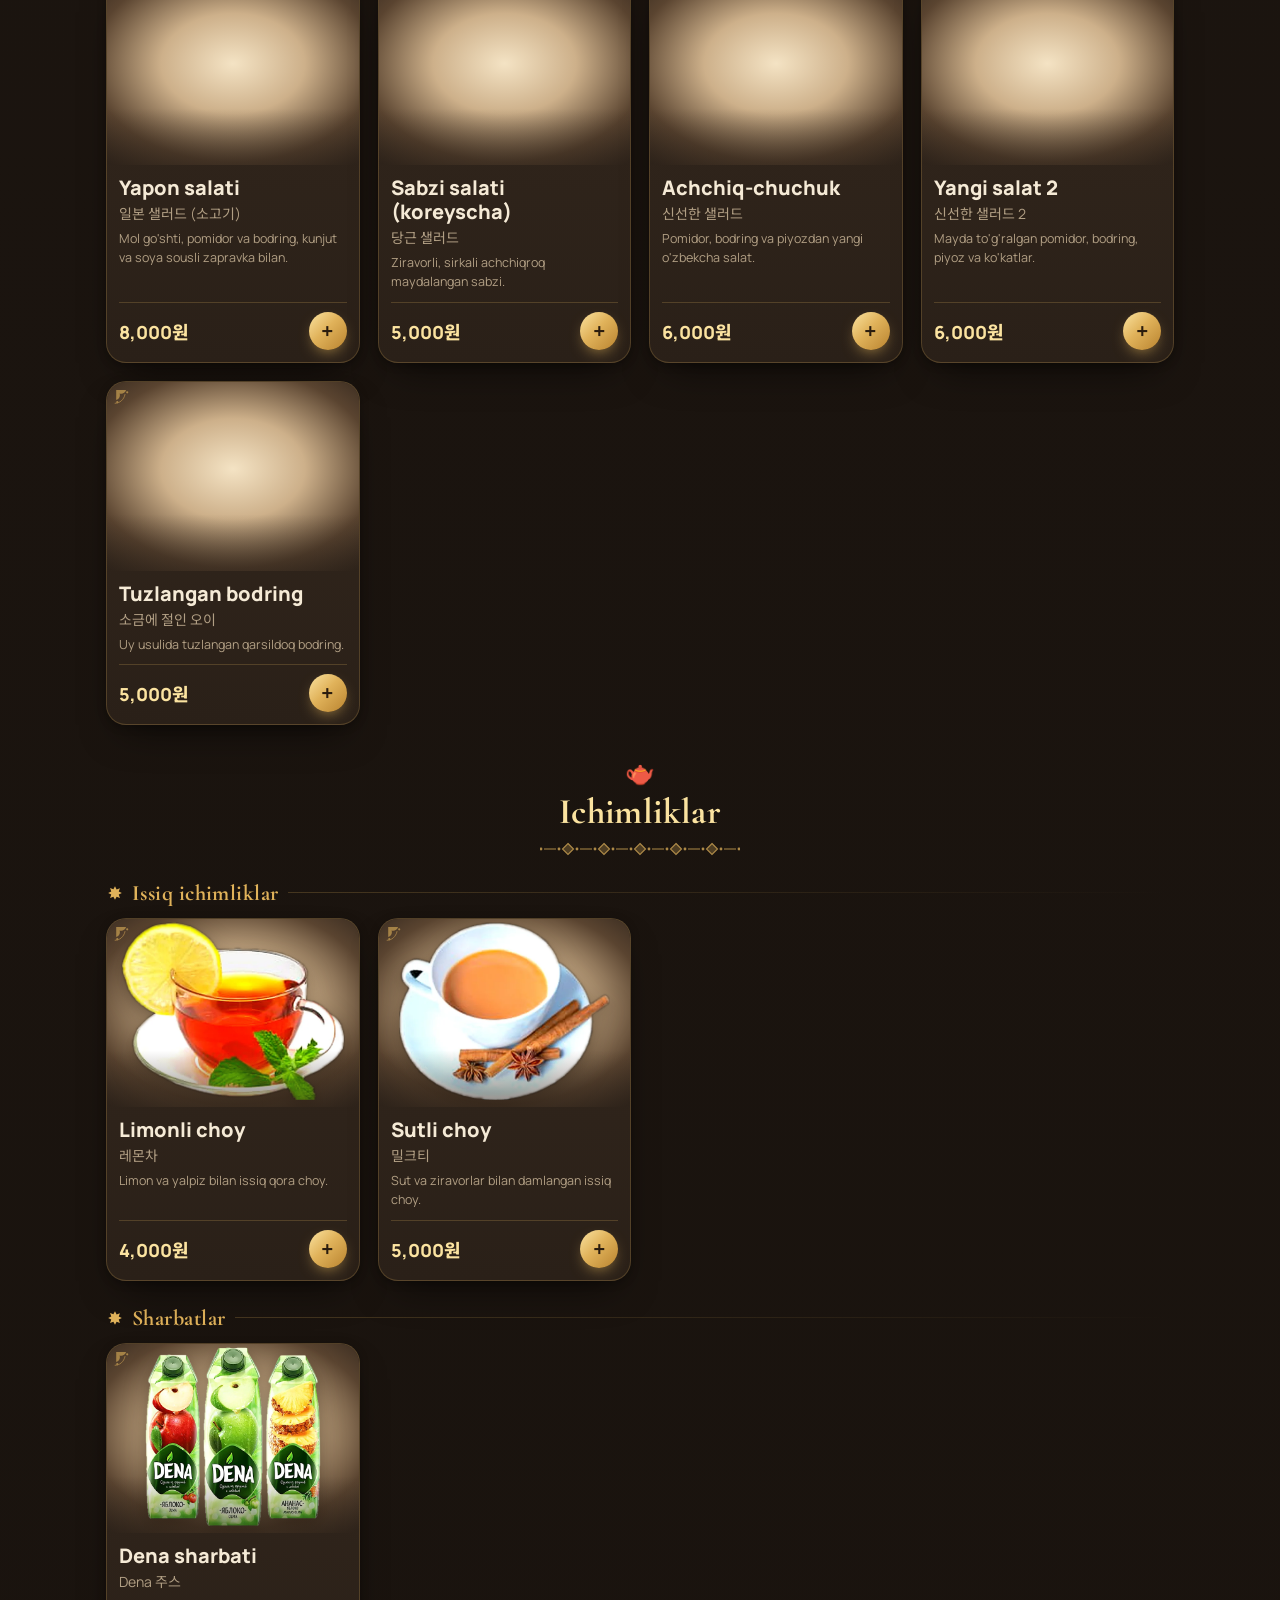
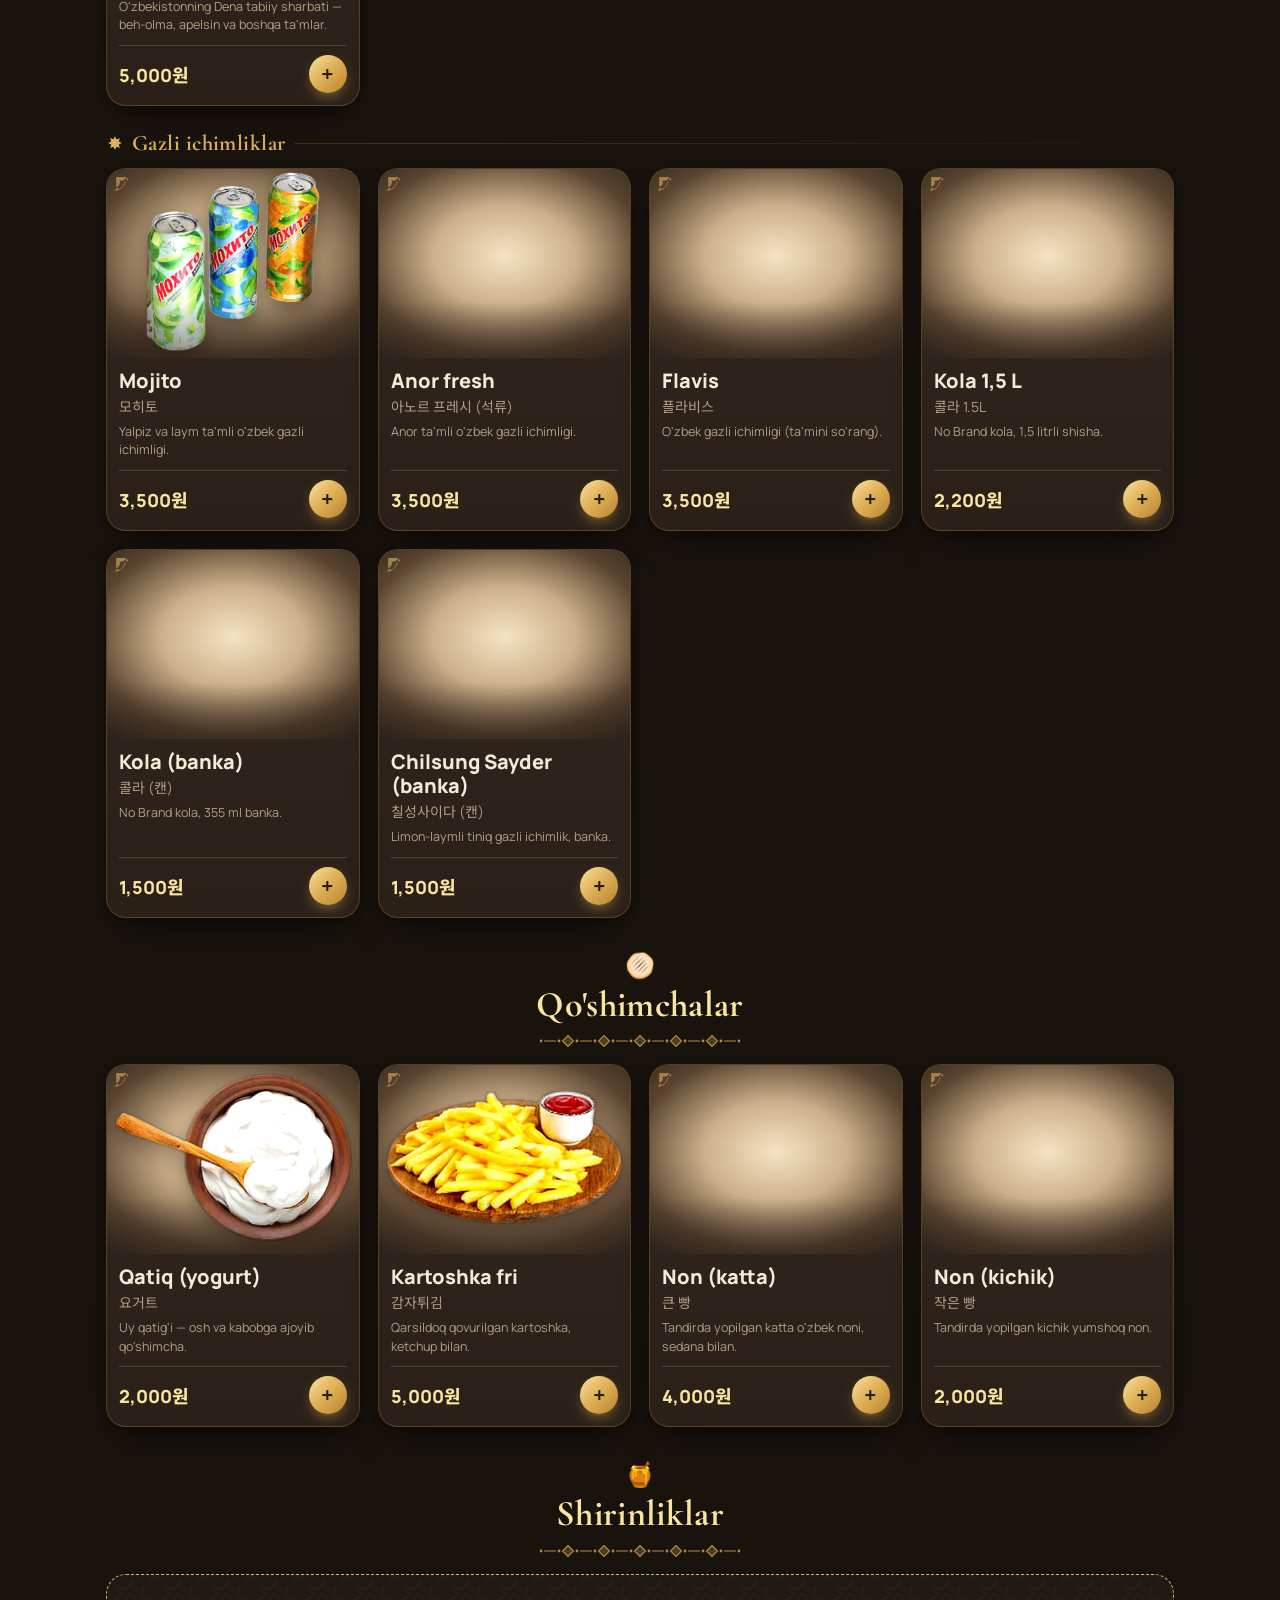
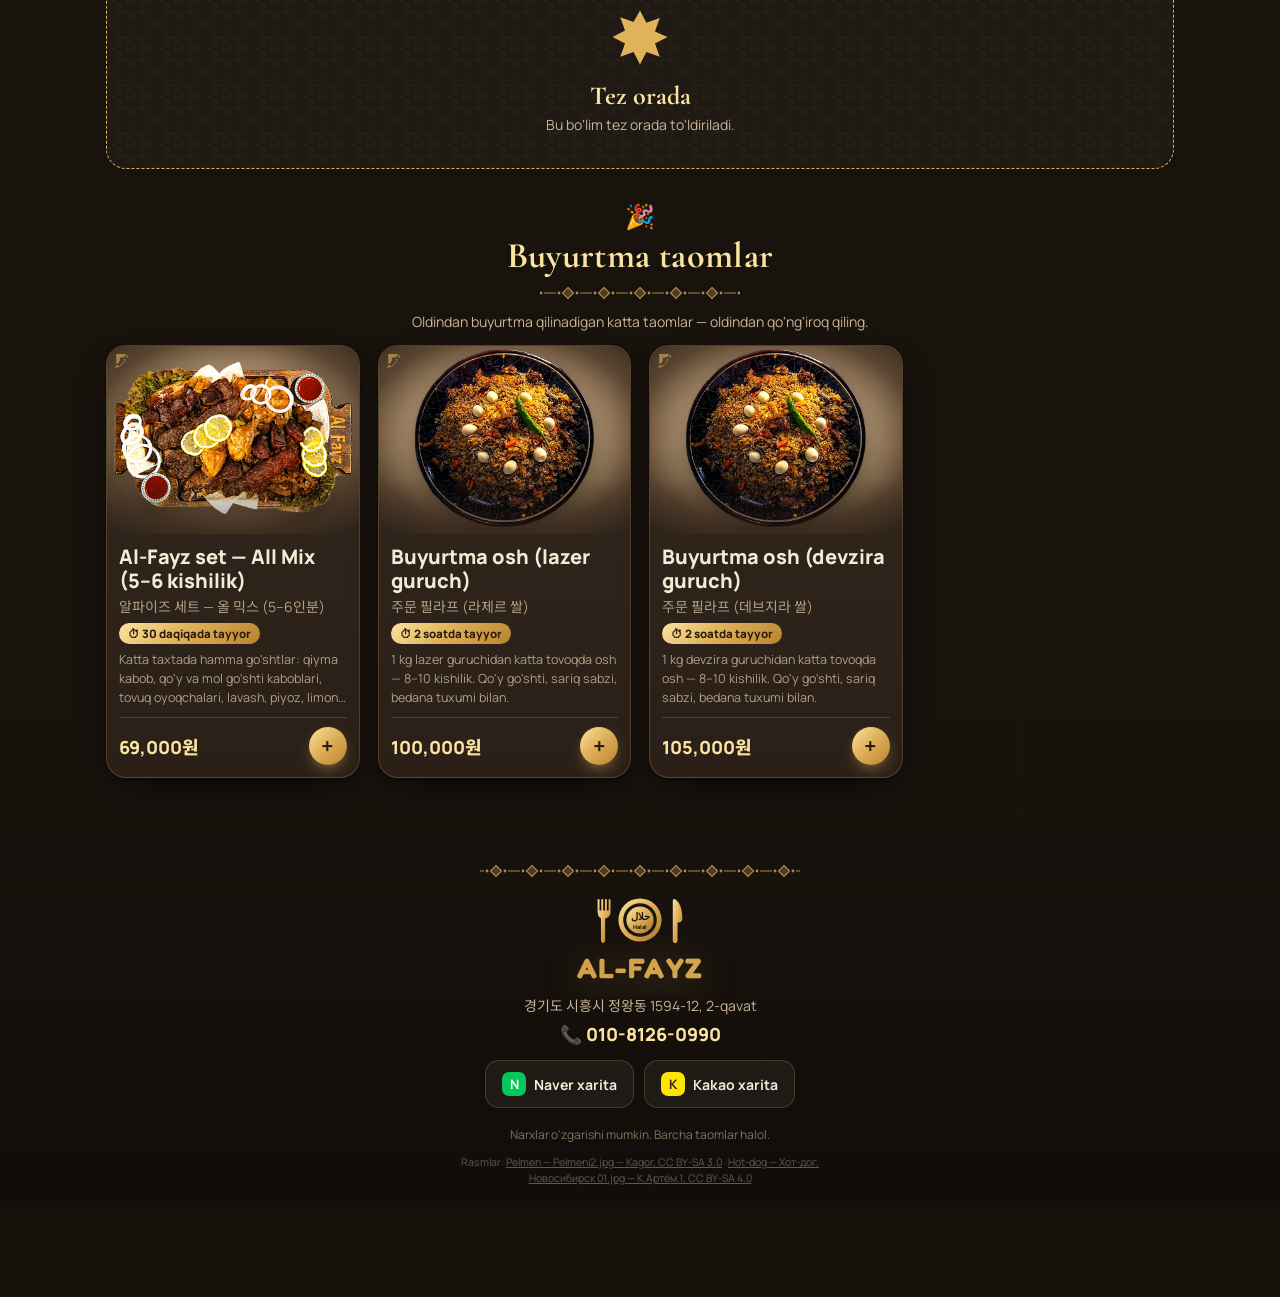
==== commit 3db563aa: "Premium dizayn: to'q fon, tilla yozuvlar, aylanuvchi osh, oltin zarralar Co-Authored-By: Claude Opus" ====
--- a/index.html
+++ b/index.html
@@ -5,14 +5,14 @@
   <meta name="viewport" content="width=device-width, initial-scale=1, viewport-fit=cover">
   <title>AL-FAYZ — Milliy taomlar</title>
   <meta name="description" content="AL-FAYZ halal o'zbek restorani — elektron menyu. 할랄 우즈벡 레스토랑 메뉴. Siheung, Jeongwang-dong.">
-  <meta name="theme-color" content="#FBF6EC">
+  <meta name="theme-color" content="#1C1510">
   <meta property="og:title" content="AL-FAYZ — Halal Uzbek restaurant menu">
   <meta property="og:description" content="Osh, lag'mon, manti, kabob... 010-8126-0990">
   <meta property="og:image" content="images/plov.webp">
-  <link rel="icon" href="data:image/svg+xml,%3Csvg xmlns='http://www.w3.org/2000/svg' viewBox='0 0 64 64'%3E%3Ccircle cx='32' cy='32' r='30' fill='%23C8962E'/%3E%3Ccircle cx='32' cy='32' r='18' fill='none' stroke='%23FBF6EC' stroke-width='4'/%3E%3C/svg%3E">
+  <link rel="icon" href="data:image/svg+xml,%3Csvg xmlns='http://www.w3.org/2000/svg' viewBox='0 0 64 64'%3E%3Ccircle cx='32' cy='32' r='30' fill='%23E0B25A'/%3E%3Ccircle cx='32' cy='32' r='18' fill='none' stroke='%231C1510' stroke-width='4'/%3E%3C/svg%3E">
   <link rel="preconnect" href="https://fonts.googleapis.com">
   <link rel="preconnect" href="https://fonts.gstatic.com" crossorigin>
-  <link href="https://fonts.googleapis.com/css2?family=Fredoka:wght@600;700&family=Manrope:wght@400;500;600;700;800&family=Playfair+Display:wght@600;700;800&family=Noto+Sans+KR:wght@400;500;700&display=swap" rel="stylesheet">
+  <link href="https://fonts.googleapis.com/css2?family=Fredoka:wght@600;700&family=Cormorant+Garamond:ital,wght@0,600;0,700;1,600&family=Manrope:wght@400;500;600;700;800&family=Playfair+Display:wght@600;700;800&family=Noto+Sans+KR:wght@400;500;700&display=swap" rel="stylesheet">
   <link rel="stylesheet" href="style.css">
 </head>
 <body>
@@ -20,7 +20,7 @@
   <svg width="0" height="0" style="position:absolute" aria-hidden="true">
     <defs>
       <linearGradient id="gold" x1="0" y1="0" x2="1" y2="1">
-        <stop offset="0" stop-color="#C08A2B"/><stop offset=".5" stop-color="#8E5E16"/><stop offset="1" stop-color="#5E3B0B"/>
+        <stop offset="0" stop-color="#FBE3A0"/><stop offset=".45" stop-color="#E0B25A"/><stop offset="1" stop-color="#A9772A"/>
       </linearGradient>
     </defs>
     <symbol id="logo" viewBox="0 0 120 64">
@@ -29,10 +29,10 @@
         <circle cx="60" cy="32" r="27"/>
         <path d="M104 6c6 4 9 13 9 24 0 3-2 5-5 5h-1v23a3 3 0 0 1-6 0V8c0-1.5 1.5-2.5 3-2z"/>
       </g>
-      <circle cx="60" cy="32" r="21" fill="#FBF6EC"/>
+      <circle cx="60" cy="32" r="21" fill="#1C1510"/>
       <circle cx="60" cy="32" r="17" fill="url(#gold)"/>
-      <text x="60" y="32" text-anchor="middle" font-size="12" font-weight="700" fill="#FBF6EC" font-family="serif">حلال</text>
-      <text x="60" y="43" text-anchor="middle" font-size="7" font-weight="800" fill="#FBF6EC" font-family="Manrope, sans-serif">Halal</text>
+      <text x="60" y="32" text-anchor="middle" font-size="12" font-weight="700" fill="#1C1510" font-family="serif">حلال</text>
+      <text x="60" y="43" text-anchor="middle" font-size="7" font-weight="800" fill="#1C1510" font-family="Manrope, sans-serif">Halal</text>
     </symbol>
     <symbol id="star" viewBox="0 0 40 40">
       <path d="M20 1l4.6 8.9 9.5-3.4-3.4 9.5L39.6 20l-8.9 4.6 3.4 9.5-9.5-3.4L20 39.6l-4.6-8.9-9.5 3.4 3.4-9.5L.4 20l8.9-4.6-3.4-9.5 9.5 3.4z"/>
@@ -67,9 +67,11 @@
       <span class="halal-pill">✓ HALAL</span>
       <button id="lang-btn" class="lang-btn" aria-label="Language"><span>🌐</span><b id="lang-code">UZ</b></button>
     </div>
+    <div class="dust" aria-hidden="true"><i></i><i></i><i></i><i></i><i></i><i></i><i></i><i></i><i></i><i></i></div>
     <svg class="hero-logo"><use href="#logo"/></svg>
     <h1 class="brand">AL-FAYZ</h1>
     <p class="brand-sub" data-i18n="tagline">Milliy taomlar</p>
+    <div class="hero-dish" aria-hidden="true"><div class="halo"></div><img src="images/plov.webp" alt=""></div>
     <a class="hero-call" href="tel:01081260990">📞 010-8126-0990</a>
   </header>
 
--- a/style.css
+++ b/style.css
@@ -1,87 +1,107 @@
-/* AL-FAYZ e-menu — light theme with Uzbek naqsh accents */
+/* AL-FAYZ e-menu — premium dark theme: warm espresso background, gold lettering, dishes lit like on a restaurant table */
 :root {
-  --bg: #FBF6EC;
-  --bg-2: #F4EBDA;
-  --card: #FFFDF8;
-  --ink: #2A2017;
-  --ink-2: #6B5A47;
-  --gold: #C8962E;
-  --gold-2: #E9C46A;
-  --gold-deep: #9C6F1C;
-  --lapis: #1F4E8C;
-  --turq: #1A9AA0;
-  --turq-soft: #E3F3F2;
-  --line: #EADCC2;
+  --bg: #1C1510;
+  --bg-2: #241B14;
+  --card: #2A2018;
+  --card-2: #33271D;
+  --ink: #F5EAD6;
+  --ink-2: #C9B597;
+  --gold: #E0B25A;
+  --gold-2: #FBE3A0;
+  --gold-deep: #E9BE6A;
+  --gold-grad: linear-gradient(135deg, #FBE3A0 0%, #E0B25A 45%, #B9832F 100%);
+  --line: rgba(224, 178, 90, .22);
   --radius: 20px;
-  --shadow: 0 10px 30px -12px rgba(92, 64, 20, .28), 0 2px 6px rgba(92, 64, 20, .06);
+  --shadow: 0 18px 40px -18px rgba(0, 0, 0, .75), 0 2px 8px rgba(0, 0, 0, .25);
   --font: "Manrope", "Noto Sans KR", system-ui, -apple-system, sans-serif;
-  --display: "Playfair Display", "Noto Sans KR", Georgia, serif;
+  --display: "Cormorant Garamond", "Playfair Display", "Noto Sans KR", Georgia, serif;
   --safe-b: env(safe-area-inset-bottom, 0px);
 
-  /* naqsh tiles (8-point star girih + band) */
-  --naqsh: url("data:image/svg+xml,%3Csvg xmlns='http://www.w3.org/2000/svg' width='56' height='56' viewBox='0 0 56 56'%3E%3Cg fill='none' stroke='%23C8962E' stroke-width='1'%3E%3Cpath d='M28 8l5 10 11-4-4 11 10 5-10 5 4 11-11-4-5 10-5-10-11 4 4-11-10-5 10-5-4-11 11 4z'/%3E%3Ccircle cx='28' cy='28' r='5'/%3E%3Cpath d='M0 0l8 8M56 0l-8 8M0 56l8-8M56 56l-8-8' /%3E%3C/g%3E%3C/svg%3E");
-  --band: url("data:image/svg+xml,%3Csvg xmlns='http://www.w3.org/2000/svg' width='36' height='14' viewBox='0 0 36 14'%3E%3Cg fill='none' stroke='%23C8962E' stroke-width='1.2'%3E%3Cpath d='M0 7h6M30 7h6'/%3E%3Cpath d='M18 1l6 6-6 6-6-6z' fill='%23E9C46A' fill-opacity='.5'/%3E%3Ccircle cx='9' cy='7' r='1.6' fill='%231A9AA0' stroke='none'/%3E%3Ccircle cx='27' cy='7' r='1.6' fill='%231F4E8C' stroke='none'/%3E%3C/g%3E%3C/svg%3E");
+  /* naqsh tiles (8-point star girih + band), drawn in gold */
+  --naqsh: url("data:image/svg+xml,%3Csvg xmlns='http://www.w3.org/2000/svg' width='56' height='56' viewBox='0 0 56 56'%3E%3Cg fill='none' stroke='%23E0B25A' stroke-width='1'%3E%3Cpath d='M28 8l5 10 11-4-4 11 10 5-10 5 4 11-11-4-5 10-5-10-11 4 4-11-10-5 10-5-4-11 11 4z'/%3E%3Ccircle cx='28' cy='28' r='5'/%3E%3Cpath d='M0 0l8 8M56 0l-8 8M0 56l8-8M56 56l-8-8' /%3E%3C/g%3E%3C/svg%3E");
+  --band: url("data:image/svg+xml,%3Csvg xmlns='http://www.w3.org/2000/svg' width='36' height='14' viewBox='0 0 36 14'%3E%3Cg fill='none' stroke='%23E0B25A' stroke-width='1.1'%3E%3Cpath d='M0 7h6M30 7h6'/%3E%3Cpath d='M18 1.5l5.5 5.5-5.5 5.5-5.5-5.5z' fill='%23E0B25A' fill-opacity='.35'/%3E%3Ccircle cx='9' cy='7' r='1.4' fill='%23E0B25A' stroke='none'/%3E%3Ccircle cx='27' cy='7' r='1.4' fill='%23E0B25A' stroke='none'/%3E%3C/g%3E%3C/svg%3E");
+  --star-mask: url("data:image/svg+xml,%3Csvg xmlns='http://www.w3.org/2000/svg' viewBox='0 0 40 40'%3E%3Cpath d='M20 1l4.6 8.9 9.5-3.4-3.4 9.5L39.6 20l-8.9 4.6 3.4 9.5-9.5-3.4L20 39.6l-4.6-8.9-9.5 3.4 3.4-9.5L.4 20l8.9-4.6-3.4-9.5 9.5 3.4z'/%3E%3C/svg%3E");
 }
 
 * { box-sizing: border-box; -webkit-tap-highlight-color: transparent; }
-html { scroll-behavior: smooth; scroll-padding-top: 70px; }
+html { scroll-behavior: smooth; scroll-padding-top: 70px; background: var(--bg); }
 body {
-  margin: 0; font-family: var(--font); color: var(--ink); background: var(--bg);
-  -webkit-font-smoothing: antialiased; overflow-x: hidden;
+  margin: 0; font-family: var(--font); color: var(--ink); -webkit-font-smoothing: antialiased; overflow-x: hidden;
   padding-bottom: calc(90px + var(--safe-b));
+  background:
+    radial-gradient(900px 600px at 50% -120px, rgba(224, 178, 90, .16), transparent 70%),
+    linear-gradient(180deg, #221A13 0%, var(--bg) 40%, #18120D 100%);
+  background-color: var(--bg);
 }
+body::before { content: ""; position: fixed; inset: 0; z-index: -1; pointer-events: none; background: var(--naqsh); background-size: 64px; opacity: .035; }
 body.lock { overflow: hidden; }
 html[lang="ko"] body { word-break: keep-all; }
 button { font: inherit; color: inherit; cursor: pointer; border: 0; background: none; }
 a { color: inherit; text-decoration: none; }
 img { display: block; max-width: 100%; }
 
-/* rounded brand lettering — same deep bronze-gold as the logo emblem, dark enough for the cream background */
-.brand { font-family: "Fredoka", var(--font); font-weight: 700; letter-spacing: .04em; margin: 0; color: #8E5E16;
-  background: linear-gradient(160deg, #C08A2B 0%, #8E5E16 50%, #5E3B0B 100%);
-  -webkit-background-clip: text; background-clip: text; -webkit-text-fill-color: transparent;
-  filter: drop-shadow(0 1px 0 rgba(255, 255, 255, .8)) drop-shadow(0 6px 12px rgba(94, 59, 11, .22)); }
-.brand-sub { margin: 4px 0 0; color: var(--ink-2); font-weight: 600; letter-spacing: .14em; text-transform: uppercase; font-size: 12px; }
-.ornament-line { height: 14px; background: var(--band) repeat-x center; opacity: .9; margin: 16px auto; width: min(320px, 80%); }
+/* gold lettering with a slow light sweep */
+.brand { font-family: "Fredoka", var(--font); font-weight: 700; letter-spacing: .05em; margin: 0; color: var(--gold);
+  background: linear-gradient(110deg, #B9832F 0%, #E0B25A 30%, #FFF4D2 45%, #E0B25A 60%, #B9832F 100%);
+  background-size: 250% 100%; -webkit-background-clip: text; background-clip: text; -webkit-text-fill-color: transparent;
+  filter: drop-shadow(0 4px 18px rgba(224, 178, 90, .35)); animation: shine 5s ease-in-out infinite; }
+@keyframes shine { 0%, 15% { background-position: 100% 0; } 60%, 100% { background-position: 0 0; } }
+.brand-sub { margin: 6px 0 0; color: var(--gold-2); font-weight: 600; letter-spacing: .32em; text-transform: uppercase; font-size: 11.5px; opacity: .85; }
+.ornament-line { height: 14px; background: var(--band) repeat-x center; opacity: .75; margin: 16px auto; width: min(320px, 80%); }
 
 /* ---------- HERO ---------- */
-.hero { position: relative; text-align: center; padding: 18px 16px 26px; overflow: hidden;
-  background: radial-gradient(120% 90% at 50% 0%, #FFF8E6 0%, var(--bg) 60%); }
-.hero::after { content: ""; position: absolute; left: 0; right: 0; bottom: 0; height: 14px; background: var(--band) repeat-x center; opacity: .8; }
-.hero-pattern { position: absolute; inset: 0; background: var(--naqsh); background-size: 56px; opacity: .13;
-  -webkit-mask-image: radial-gradient(80% 70% at 50% 40%, #000 30%, transparent 85%); mask-image: radial-gradient(80% 70% at 50% 40%, #000 30%, transparent 85%); }
-.hero-top { position: relative; display: flex; justify-content: space-between; align-items: center; }
-.halal-pill { font-size: 11px; font-weight: 800; letter-spacing: .12em; color: var(--turq); background: var(--turq-soft); padding: 6px 10px; border-radius: 99px; }
-.lang-btn { display: flex; gap: 6px; align-items: center; padding: 7px 12px; border-radius: 99px; background: var(--card); box-shadow: var(--shadow); font-size: 13px; }
-.lang-btn b { color: var(--lapis); }
-.hero-logo { position: relative; width: 150px; height: 80px; margin: 8px auto 2px; display: block; filter: drop-shadow(0 6px 12px rgba(156, 111, 28, .25)); animation: rise .8s cubic-bezier(.2, .8, .2, 1) both; }
-.hero .brand { position: relative; font-size: 50px; line-height: 1.05; animation: rise .8s .08s cubic-bezier(.2, .8, .2, 1) both; }
-.hero .brand-sub { position: relative; animation: rise .8s .16s cubic-bezier(.2, .8, .2, 1) both; }
-.hero-call { position: relative; display: inline-block; margin-top: 14px; padding: 9px 16px; border-radius: 99px; font-weight: 700; font-size: 14px;
-  color: var(--lapis); background: #fff; border: 1px solid var(--line); animation: rise .8s .24s cubic-bezier(.2, .8, .2, 1) both; }
-@keyframes rise { from { opacity: 0; transform: translateY(14px); } }
+.hero { position: relative; text-align: center; padding: 16px 16px 26px; overflow: hidden; }
+.hero::after { content: ""; position: absolute; left: 10%; right: 10%; bottom: 0; height: 14px; background: var(--band) repeat-x center; opacity: .55; }
+.hero-pattern { position: absolute; inset: 0; background: var(--naqsh); background-size: 56px; opacity: .10;
+  -webkit-mask-image: radial-gradient(70% 60% at 50% 35%, #000 20%, transparent 80%); mask-image: radial-gradient(70% 60% at 50% 35%, #000 20%, transparent 80%); }
+.hero-top { position: relative; z-index: 2; display: flex; justify-content: space-between; align-items: center; }
+.halal-pill { font-size: 11px; font-weight: 800; letter-spacing: .16em; color: var(--gold-2); border: 1px solid var(--line); background: rgba(224, 178, 90, .08); padding: 6px 11px; border-radius: 99px; }
+.lang-btn { display: flex; gap: 6px; align-items: center; padding: 7px 12px; border-radius: 99px; background: rgba(255, 255, 255, .06); border: 1px solid var(--line); font-size: 13px; color: var(--ink); }
+.lang-btn b { color: var(--gold); }
+.hero-logo { position: relative; z-index: 2; width: 140px; height: 76px; margin: 10px auto 4px; display: block;
+  filter: drop-shadow(0 6px 20px rgba(224, 178, 90, .35)); animation: rise 1s cubic-bezier(.2, .8, .2, 1) both; }
+.hero .brand { position: relative; z-index: 2; font-size: 56px; line-height: 1.02; animation: rise 1s .1s cubic-bezier(.2, .8, .2, 1) both, shine 5s 1.2s ease-in-out infinite; }
+.hero .brand-sub { position: relative; z-index: 2; animation: rise 1s .2s cubic-bezier(.2, .8, .2, 1) both; }
+/* signature dish slowly turning under a warm spotlight */
+.hero-dish { position: relative; z-index: 1; width: min(300px, 78vw); aspect-ratio: 4 / 3; margin: 6px auto -6px; animation: rise 1.2s .3s cubic-bezier(.2, .8, .2, 1) both; }
+.hero-dish .halo { position: absolute; inset: -8% -14%; border-radius: 50%;
+  background: radial-gradient(closest-side, rgba(255, 214, 140, .38), rgba(224, 178, 90, .12) 55%, transparent 75%); animation: breathe 5s ease-in-out infinite; }
+.hero-dish img { position: relative; width: 100%; height: 100%; object-fit: contain; filter: drop-shadow(0 24px 30px rgba(0, 0, 0, .65)); animation: turn 60s linear infinite; }
+@keyframes turn { to { transform: rotate(360deg); } }
+@keyframes breathe { 50% { opacity: .65; transform: scale(.96); } }
+.hero-call { position: relative; z-index: 2; display: inline-flex; align-items: center; gap: 6px; margin-top: 16px; padding: 11px 20px; border-radius: 99px;
+  font-weight: 800; font-size: 15px; color: #2A1C0E; background: var(--gold-grad); box-shadow: 0 10px 26px -10px rgba(224, 178, 90, .7);
+  animation: rise 1s .4s cubic-bezier(.2, .8, .2, 1) both; }
+@keyframes rise { from { opacity: 0; transform: translateY(16px); } }
+/* floating gold dust */
+.dust { position: absolute; inset: 0; pointer-events: none; z-index: 1; }
+.dust i { position: absolute; bottom: -10px; width: 3px; height: 3px; border-radius: 50%; background: var(--gold-2); box-shadow: 0 0 8px 2px rgba(251, 227, 160, .6);
+  opacity: 0; animation: float 9s linear infinite; }
+.dust i:nth-child(1) { left: 8%; animation-delay: 0s; } .dust i:nth-child(2) { left: 18%; animation-delay: 2.2s; animation-duration: 11s; }
+.dust i:nth-child(3) { left: 29%; animation-delay: 4.5s; } .dust i:nth-child(4) { left: 41%; animation-delay: 1.1s; animation-duration: 12s; }
+.dust i:nth-child(5) { left: 52%; animation-delay: 6s; } .dust i:nth-child(6) { left: 63%; animation-delay: 3.3s; animation-duration: 10s; }
+.dust i:nth-child(7) { left: 72%; animation-delay: 7.4s; } .dust i:nth-child(8) { left: 81%; animation-delay: .6s; animation-duration: 13s; }
+.dust i:nth-child(9) { left: 90%; animation-delay: 5.2s; } .dust i:nth-child(10) { left: 96%; animation-delay: 8s; animation-duration: 11s; }
+@keyframes float { 10% { opacity: .9; } 80% { opacity: .6; } 100% { transform: translate(18px, -520px); opacity: 0; } }
 
 /* ---------- TABS ---------- */
-.tabs { position: sticky; top: 0; z-index: 20; background: rgba(251, 246, 236, .97);
-  border-bottom: 1px solid var(--line); }
+.tabs { position: sticky; top: 0; z-index: 20; background: rgba(28, 21, 16, .96); border-bottom: 1px solid var(--line); }
 .tabs-inner { display: flex; gap: 8px; overflow-x: auto; padding: 10px 16px; scrollbar-width: none; scroll-snap-type: x proximity; }
 .tabs-inner::-webkit-scrollbar { display: none; }
-.tab { flex: none; scroll-snap-align: center; display: flex; align-items: center; gap: 6px; padding: 9px 14px; border-radius: 99px; font-weight: 700; font-size: 14px; white-space: nowrap;
-  background: var(--card); border: 1px solid var(--line); color: var(--ink-2); transition: all .25s; }
-.tab.active { color: #fff; border-color: transparent; background: linear-gradient(135deg, var(--lapis), var(--turq)); box-shadow: 0 6px 16px -6px rgba(31, 78, 140, .6); }
+.tab { flex: none; scroll-snap-align: center; display: flex; align-items: center; gap: 6px; padding: 9px 15px; border-radius: 99px; font-weight: 700; font-size: 14px; white-space: nowrap;
+  background: rgba(255, 255, 255, .04); border: 1px solid var(--line); color: var(--ink-2); transition: all .25s; }
+.tab.active { color: #2A1C0E; border-color: transparent; background: var(--gold-grad); box-shadow: 0 8px 20px -8px rgba(224, 178, 90, .75); }
 
 /* ---------- SECTIONS ---------- */
 main { max-width: 1100px; margin: 0 auto; padding: 0 16px; }
-.section { padding-top: 26px; }
-.section-head { text-align: center; margin-bottom: 14px; }
-.section-head h2 { font-family: var(--display); font-size: 28px; margin: 0; color: var(--ink); }
-.section-head .icon { font-size: 26px; display: block; margin-bottom: 2px; }
+.section { padding-top: 30px; }
+.section-head { text-align: center; margin-bottom: 16px; }
+.section-head h2 { font-family: var(--display); font-weight: 700; font-size: 36px; line-height: 1.1; margin: 0; color: var(--gold-2); letter-spacing: .01em; }
+.section-head .icon { font-size: 24px; display: block; margin-bottom: 4px; }
 .section-head .ornament-line { margin: 10px auto 0; width: 200px; }
 .section-note { text-align: center; color: var(--ink-2); font-size: 14px; margin: -4px 0 14px; }
-.group-title { display: flex; align-items: center; gap: 10px; margin: 22px 2px 12px; font-weight: 800; font-size: 15px; color: var(--lapis); letter-spacing: .02em; }
-.group-title::before { content: ""; width: 16px; height: 16px; flex: none; background: var(--gold);
-  -webkit-mask: url("data:image/svg+xml,%3Csvg xmlns='http://www.w3.org/2000/svg' viewBox='0 0 40 40'%3E%3Cpath d='M20 1l4.6 8.9 9.5-3.4-3.4 9.5L39.6 20l-8.9 4.6 3.4 9.5-9.5-3.4L20 39.6l-4.6-8.9-9.5 3.4 3.4-9.5L.4 20l8.9-4.6-3.4-9.5 9.5 3.4z'/%3E%3C/svg%3E") center/contain no-repeat;
-          mask: url("data:image/svg+xml,%3Csvg xmlns='http://www.w3.org/2000/svg' viewBox='0 0 40 40'%3E%3Cpath d='M20 1l4.6 8.9 9.5-3.4-3.4 9.5L39.6 20l-8.9 4.6 3.4 9.5-9.5-3.4L20 39.6l-4.6-8.9-9.5 3.4 3.4-9.5L.4 20l8.9-4.6-3.4-9.5 9.5 3.4z'/%3E%3C/svg%3E") center/contain no-repeat; }
+.group-title { display: flex; align-items: center; gap: 10px; margin: 24px 2px 12px; font-family: var(--display); font-weight: 700; font-size: 22px; color: var(--gold); letter-spacing: .02em; }
+.group-title::before { content: ""; width: 14px; height: 14px; flex: none; background: var(--gold); -webkit-mask: var(--star-mask) center/contain no-repeat; mask: var(--star-mask) center/contain no-repeat; }
 .group-title::after { content: ""; flex: 1; height: 1px; background: linear-gradient(90deg, var(--line), transparent); }
 
 .grid { display: grid; grid-template-columns: repeat(2, minmax(0, 1fr)); gap: 12px; }
@@ -89,148 +109,154 @@
 @media (min-width: 1000px) { .grid { grid-template-columns: repeat(4, minmax(0, 1fr)); } }
 
 /* ---------- CARD ---------- */
-.card { position: relative; display: flex; flex-direction: column; background: var(--card); border-radius: var(--radius); box-shadow: var(--shadow);
-  border: 1px solid #F1E6D2; overflow: hidden; }
-.card .corner { position: absolute; width: 26px; height: 26px; color: var(--gold); opacity: .55; z-index: 2; pointer-events: none; }
-.card .corner.tl { top: 6px; left: 6px; }
-.card .corner.br { bottom: 6px; right: 6px; transform: rotate(180deg); }
-.thumb { position: relative; aspect-ratio: 4 / 3; overflow: hidden;
-  background: radial-gradient(90% 80% at 50% 45%, #FFFFFF 0%, var(--bg-2) 100%); }
-.thumb::after { content: ""; position: absolute; inset: 0; background: var(--naqsh); background-size: 40px; opacity: .08; pointer-events: none; }
-.thumb img { width: 100%; height: 100%; object-fit: cover; transition: transform .6s cubic-bezier(.2, .8, .2, 1), opacity .4s; opacity: 0; position: relative; z-index: 1; }
+.card { position: relative; display: flex; flex-direction: column; border-radius: var(--radius); box-shadow: var(--shadow); overflow: hidden;
+  background: linear-gradient(180deg, var(--card-2), var(--card)); border: 1px solid var(--line); }
+.card .corner { position: absolute; width: 22px; height: 22px; color: var(--gold); opacity: .6; z-index: 2; pointer-events: none; }
+.card .corner.tl { top: 7px; left: 7px; }
+.card .corner.br { bottom: 7px; right: 7px; transform: rotate(180deg); }
+/* the photo sits under a warm spotlight so dishes stay bright on the dark page */
+.thumb { position: relative; aspect-ratio: 4 / 3; overflow: hidden; cursor: zoom-in;
+  background: radial-gradient(75% 70% at 50% 46%, #F4E3C4 0%, #CDB08A 38%, #5A4430 75%, #33271D 100%); }
+.thumb::after { content: ""; position: absolute; inset: 0; pointer-events: none; z-index: 2;
+  background: linear-gradient(180deg, transparent 70%, rgba(42, 32, 24, .55)); }
+.thumb img { width: 100%; height: 100%; object-fit: cover; transition: transform .6s cubic-bezier(.2, .8, .2, 1), opacity .4s; opacity: 0; position: relative; z-index: 1;
+  filter: drop-shadow(0 10px 12px rgba(40, 24, 10, .45)); }
 .thumb img.loaded { opacity: 1; }
 .card:active .thumb img { transform: scale(1.04); }
 .thumb .ph { position: absolute; inset: 0; display: grid; place-items: center; font-size: 46px; z-index: 1; }
-.thumb .ph::before { content: ""; position: absolute; width: 74%; aspect-ratio: 1; background: var(--gold); opacity: .12;
+.thumb .ph::before { content: ""; position: absolute; width: 74%; aspect-ratio: 1; background: #8a6a40; opacity: .2;
   -webkit-mask: var(--star-mask) center/contain no-repeat; mask: var(--star-mask) center/contain no-repeat; }
-.card { --star-mask: url("data:image/svg+xml,%3Csvg xmlns='http://www.w3.org/2000/svg' viewBox='0 0 40 40'%3E%3Cpath d='M20 1l4.6 8.9 9.5-3.4-3.4 9.5L39.6 20l-8.9 4.6 3.4 9.5-9.5-3.4L20 39.6l-4.6-8.9-9.5 3.4 3.4-9.5L.4 20l8.9-4.6-3.4-9.5 9.5 3.4z'/%3E%3C/svg%3E"); }
-.body { display: flex; flex-direction: column; flex: 1; padding: 10px 12px 12px; }
-.name { font-weight: 800; font-size: 15px; line-height: 1.25; margin: 0; }
-.alt { font-size: 11.5px; color: var(--ink-2); margin-top: 2px; opacity: .8; }
-.ready { align-self: flex-start; margin-top: 6px; font-size: 11.5px; font-weight: 800; color: var(--gold-deep); background: #FBEFD5; padding: 3px 8px; border-radius: 99px; }
-.desc { font-size: 12.5px; line-height: 1.45; color: var(--ink-2); margin: 6px 0 10px; flex: 1;
+.body { display: flex; flex-direction: column; flex: 1; padding: 11px 12px 12px; }
+.name { font-weight: 800; font-size: 20px; line-height: 1.2; margin: 0; color: var(--ink); }
+.alt { font-size: 14px; color: var(--ink-2); margin-top: 3px; opacity: .85; }
+.ready { align-self: flex-start; margin-top: 7px; font-size: 11.5px; font-weight: 800; color: #2A1C0E; background: var(--gold-grad); padding: 3px 9px; border-radius: 99px; }
+.desc { font-size: 12.5px; line-height: 1.5; color: var(--ink-2); opacity: .85; margin: 7px 0 10px; flex: 1;
   display: -webkit-box; -webkit-line-clamp: 3; -webkit-box-orient: vertical; overflow: hidden; }
 .card.open .desc { -webkit-line-clamp: unset; }
-.foot { display: flex; align-items: center; justify-content: space-between; gap: 6px; }
-.price { font-weight: 800; font-size: 15.5px; color: var(--gold-deep); white-space: nowrap; }
-.add { width: 38px; height: 38px; border-radius: 13px; display: grid; place-items: center; font-size: 22px; font-weight: 600; color: #fff; flex: none;
-  background: linear-gradient(135deg, var(--turq), var(--lapis)); box-shadow: 0 6px 14px -6px rgba(26, 154, 160, .8); transition: transform .15s; }
-.add:active { transform: scale(.9); }
-.stepper { display: flex; align-items: center; gap: 2px; background: var(--turq-soft); border-radius: 13px; padding: 3px; }
-.stepper button { width: 30px; height: 32px; border-radius: 10px; font-size: 18px; font-weight: 700; color: var(--lapis); background: #fff; }
-.stepper b { min-width: 22px; text-align: center; font-size: 14px; color: var(--lapis); }
-.in-cart { border-color: var(--turq); box-shadow: 0 0 0 2px rgba(26, 154, 160, .25), var(--shadow); }
+.foot { display: flex; align-items: center; justify-content: space-between; gap: 6px; padding-top: 9px; border-top: 1px solid var(--line); }
+.price { font-weight: 800; font-size: 18px; color: var(--gold-2); white-space: nowrap; }
+.add { width: 38px; height: 38px; border-radius: 50%; display: grid; place-items: center; font-size: 22px; font-weight: 700; color: #2A1C0E; flex: none;
+  background: var(--gold-grad); box-shadow: 0 6px 16px -6px rgba(224, 178, 90, .8); transition: transform .15s; }
+.add:active { transform: scale(.88); }
+.stepper { display: flex; align-items: center; gap: 2px; background: rgba(224, 178, 90, .12); border: 1px solid var(--line); border-radius: 99px; padding: 3px; }
+.stepper button { width: 30px; height: 30px; border-radius: 50%; font-size: 18px; font-weight: 800; color: #2A1C0E; background: var(--gold-grad); }
+.stepper b { min-width: 22px; text-align: center; font-size: 14px; color: var(--gold-2); }
+.in-cart { border-color: var(--gold); box-shadow: 0 0 0 1.5px rgba(224, 178, 90, .55), 0 0 28px -6px rgba(224, 178, 90, .45), var(--shadow); }
 
 /* empty / coming soon */
-.soon { text-align: center; padding: 34px 20px; border-radius: var(--radius); border: 1.5px dashed var(--gold); background: var(--card); position: relative; overflow: hidden; }
-.soon::before { content: ""; position: absolute; inset: 0; background: var(--naqsh); background-size: 48px; opacity: .1; }
+.soon { text-align: center; padding: 34px 20px; border-radius: var(--radius); border: 1px dashed var(--gold); background: rgba(255, 255, 255, .03); position: relative; overflow: hidden; }
+.soon::before { content: ""; position: absolute; inset: 0; background: var(--naqsh); background-size: 48px; opacity: .08; }
 .soon svg { width: 56px; height: 56px; fill: var(--gold); position: relative; animation: spin 18s linear infinite; }
 @keyframes spin { to { transform: rotate(360deg); } }
-.soon h3 { position: relative; font-family: var(--display); font-size: 22px; margin: 10px 0 4px; color: var(--lapis); }
+.soon h3 { position: relative; font-family: var(--display); font-size: 26px; margin: 10px 0 4px; color: var(--gold-2); }
 .soon p { position: relative; margin: 0; color: var(--ink-2); font-size: 14px; }
 
 /* ---------- FOOTER ---------- */
-.footer { text-align: center; padding: 30px 16px 20px; margin-top: 36px; background: linear-gradient(180deg, transparent, var(--bg-2)); }
+.footer { text-align: center; padding: 30px 16px 20px; margin-top: 40px; background: linear-gradient(180deg, transparent, rgba(0, 0, 0, .3)); }
 .footer-logo { width: 96px; height: 52px; }
-.brand.small { font-size: 26px; }
+.brand.small { font-size: 28px; }
 .f-address { color: var(--ink-2); font-size: 14px; margin: 10px auto 6px; max-width: 320px; line-height: 1.5; }
-.f-phone { display: inline-block; font-weight: 800; color: var(--lapis); font-size: 17px; margin-bottom: 14px; }
+.f-phone { display: inline-block; font-weight: 800; color: var(--gold-2); font-size: 18px; margin-bottom: 14px; }
 .map-btns { display: flex; gap: 10px; justify-content: center; flex-wrap: wrap; }
-.map-btn { display: flex; align-items: center; gap: 8px; padding: 11px 16px; border-radius: 14px; font-weight: 700; font-size: 14px; background: #fff; border: 1px solid var(--line); box-shadow: var(--shadow); }
+.map-btn { display: flex; align-items: center; gap: 8px; padding: 11px 16px; border-radius: 14px; font-weight: 700; font-size: 14px; color: var(--ink);
+  background: rgba(255, 255, 255, .05); border: 1px solid var(--line); }
 .map-btn b { width: 24px; height: 24px; border-radius: 7px; display: grid; place-items: center; color: #fff; font-size: 13px; }
 .naver b { background: #03C75A; }
 .kakao b { background: #FEE500; color: #3A1D1D; }
-.f-credits { font-size: 10.5px; color: var(--ink-2); opacity: .55; margin: 6px auto 0; max-width: 360px; line-height: 1.5; }
+.f-credits { font-size: 10.5px; color: var(--ink-2); opacity: .45; margin: 6px auto 0; max-width: 360px; line-height: 1.5; }
 .f-credits a { text-decoration: underline; }
-.f-note { font-size: 12px; color: var(--ink-2); opacity: .7; margin-top: 18px; }
+.f-note { font-size: 12px; color: var(--ink-2); opacity: .6; margin-top: 18px; }
 
 /* ---------- CART BAR ---------- */
 .cart-bar { position: fixed; z-index: 30; left: 12px; right: 12px; bottom: calc(12px + var(--safe-b)); max-width: 560px; margin: 0 auto;
-  display: flex; align-items: center; gap: 12px; padding: 12px 16px; border-radius: 18px; color: #fff; text-align: left;
-  background: linear-gradient(135deg, var(--lapis) 0%, #17639A 55%, var(--turq) 100%); box-shadow: 0 16px 34px -12px rgba(31, 78, 140, .7);
+  display: flex; align-items: center; gap: 12px; padding: 12px 16px; border-radius: 18px; color: #2A1C0E; text-align: left;
+  background: var(--gold-grad); box-shadow: 0 18px 40px -12px rgba(0, 0, 0, .8), 0 0 30px -8px rgba(224, 178, 90, .6);
   transform: translateY(0); transition: transform .35s cubic-bezier(.2, .8, .2, 1), opacity .35s; }
 .cart-bar[hidden] { display: flex; transform: translateY(140%); opacity: 0; pointer-events: none; }
 .cart-bar.bump { animation: bump .4s; }
 @keyframes bump { 40% { transform: scale(1.04); } }
 .cb-icon { position: relative; font-size: 22px; }
 .cb-icon i { position: absolute; top: -8px; right: -10px; min-width: 20px; height: 20px; padding: 0 5px; border-radius: 99px; font-style: normal; font-size: 12px; font-weight: 800;
-  display: grid; place-items: center; background: var(--gold-2); color: var(--ink); }
+  display: grid; place-items: center; background: #2A1C0E; color: var(--gold-2); }
 .cb-label { flex: 1; font-weight: 800; font-size: 16px; }
-.cb-total { font-weight: 800; font-size: 16px; background: rgba(255, 255, 255, .16); padding: 6px 10px; border-radius: 10px; }
+.cb-total { font-weight: 800; font-size: 16px; background: rgba(42, 28, 14, .14); padding: 6px 10px; border-radius: 10px; }
 
 /* ---------- SHEET ---------- */
-.sheet-backdrop { position: fixed; inset: 0; z-index: 40; background: rgba(42, 32, 23, .45); backdrop-filter: blur(2px); opacity: 1; transition: opacity .3s; }
+.sheet-backdrop { position: fixed; inset: 0; z-index: 40; background: rgba(0, 0, 0, .6); opacity: 1; transition: opacity .3s; }
 .sheet-backdrop[hidden] { display: block; opacity: 0; pointer-events: none; }
 .sheet { position: fixed; z-index: 41; left: 0; right: 0; bottom: 0; max-width: 600px; margin: 0 auto; max-height: 88vh; max-height: 88dvh; display: flex; flex-direction: column;
-  background: var(--bg); border-radius: 26px 26px 0 0; padding: 8px 16px calc(16px + var(--safe-b)); box-shadow: 0 -20px 50px -20px rgba(0, 0, 0, .35);
+  background: linear-gradient(180deg, #2C2219, var(--bg)); border: 1px solid var(--line); border-bottom: 0; border-radius: 26px 26px 0 0;
+  padding: 8px 16px calc(16px + var(--safe-b)); box-shadow: 0 -20px 50px -20px rgba(0, 0, 0, .8);
   transform: translateY(105%); transition: transform .4s cubic-bezier(.2, .8, .2, 1); }
-.sheet::before { content: ""; position: absolute; top: 0; left: 24px; right: 24px; height: 14px; background: var(--band) repeat-x center; opacity: .6; }
+.sheet::before { content: ""; position: absolute; top: 0; left: 24px; right: 24px; height: 14px; background: var(--band) repeat-x center; opacity: .5; }
 .sheet.open { transform: none; }
 .sheet-handle { width: 44px; height: 5px; border-radius: 9px; background: var(--line); margin: 6px auto 4px; }
 .sheet-head { display: flex; justify-content: space-between; align-items: center; }
-.sheet-head h2 { font-family: var(--display); margin: 6px 0; font-size: 24px; }
-.icon-btn { width: 36px; height: 36px; border-radius: 12px; background: var(--card); border: 1px solid var(--line); }
+.sheet-head h2 { font-family: var(--display); margin: 6px 0; font-size: 30px; color: var(--gold-2); }
+.icon-btn { width: 36px; height: 36px; border-radius: 50%; background: rgba(255, 255, 255, .06); border: 1px solid var(--line); color: var(--ink); }
 .sheet-list { list-style: none; margin: 8px 0; padding: 0; overflow-y: auto; flex: 1; overscroll-behavior: contain; }
 .sheet-list li { display: flex; align-items: center; gap: 10px; padding: 10px 0; border-bottom: 1px dashed var(--line); }
-.sheet-list img, .sheet-list .mini-ph { width: 54px; height: 44px; border-radius: 10px; object-fit: cover; flex: none; background: var(--bg-2); display: grid; place-items: center; }
+.sheet-list img, .sheet-list .mini-ph { width: 56px; height: 44px; border-radius: 10px; object-fit: cover; flex: none; display: grid; place-items: center;
+  background: radial-gradient(circle at 50% 45%, #F4E3C4, #8a6a40); }
 .sheet-list .info { flex: 1; min-width: 0; }
 .sheet-list .info b { display: block; font-size: 14px; }
-.sheet-list .info span { font-size: 13px; color: var(--gold-deep); font-weight: 700; }
+.sheet-list .info span { font-size: 13px; color: var(--gold); font-weight: 700; }
 .sheet-empty { text-align: center; color: var(--ink-2); padding: 30px 0; }
-.sheet-total { display: flex; justify-content: space-between; align-items: center; padding: 12px 4px; font-weight: 700; font-size: 16px; border-top: 2px solid var(--gold-2); }
-.sheet-total b { font-size: 24px; color: var(--gold-deep); }
+.sheet-total { display: flex; justify-content: space-between; align-items: center; padding: 12px 4px; font-weight: 700; font-size: 16px; border-top: 1px solid var(--gold); }
+.sheet-total b { font-size: 26px; color: var(--gold-2); }
 .sheet-hint { margin: 0 0 10px; font-size: 13px; color: var(--ink-2); text-align: center; }
 .order-btns { display: grid; gap: 10px; }
-.order-btn { display: flex; align-items: center; justify-content: center; gap: 10px; padding: 16px; border-radius: 16px; font-weight: 800; font-size: 17px; color: #fff; }
-.order-btn.call { background: linear-gradient(135deg, #2E9E5B, #1F7F47); box-shadow: 0 10px 22px -10px rgba(31, 127, 71, .8); }
-.order-btn.sms { background: linear-gradient(135deg, var(--lapis), var(--turq)); box-shadow: 0 10px 22px -10px rgba(31, 78, 140, .8); }
+.order-btn { display: flex; align-items: center; justify-content: center; gap: 10px; padding: 16px; border-radius: 16px; font-weight: 800; font-size: 17px; }
+.order-btn.call { color: #2A1C0E; background: var(--gold-grad); box-shadow: 0 10px 24px -10px rgba(224, 178, 90, .8); }
+.order-btn.sms { color: var(--gold-2); background: rgba(255, 255, 255, .05); border: 1px solid var(--gold); }
 .clear-btn { margin: 10px auto 0; display: block; font-size: 13px; color: var(--ink-2); text-decoration: underline; padding: 6px; }
 
 /* ---------- LANGUAGE SCREEN ---------- */
 .lang-screen { position: fixed; inset: 0; z-index: 60; display: flex; align-items: center; justify-content: center; padding: 20px; overflow-y: auto;
-  background: radial-gradient(120% 80% at 50% 0%, #FFF8E6, var(--bg) 70%); animation: fade .35s; }
-.lang-screen::before { content: ""; position: absolute; inset: 0; background: var(--naqsh); background-size: 64px; opacity: .12; }
+  background: radial-gradient(120% 80% at 50% 0%, #3A2A1B, var(--bg) 65%); animation: fade .5s; }
+.lang-screen::before { content: ""; position: absolute; inset: 0; background: var(--naqsh); background-size: 64px; opacity: .08; }
 .lang-screen[hidden] { display: none; }
 @keyframes fade { from { opacity: 0; } }
-.lang-card { position: relative; width: 100%; max-width: 380px; text-align: center; animation: rise .6s cubic-bezier(.2, .8, .2, 1); }
-.lang-logo { width: 170px; height: 92px; filter: drop-shadow(0 8px 16px rgba(156, 111, 28, .3)); }
-.lang-card .brand { font-size: 54px; }
+.lang-card { position: relative; width: 100%; max-width: 380px; text-align: center; animation: rise .8s cubic-bezier(.2, .8, .2, 1); }
+.lang-logo { width: 170px; height: 92px; filter: drop-shadow(0 8px 26px rgba(224, 178, 90, .45)); }
+.lang-card .brand { font-size: 60px; }
 .lang-q { color: var(--ink-2); font-size: 14px; line-height: 1.6; margin: 0 0 16px; }
 .lang-grid { display: grid; grid-template-columns: 1fr 1fr; gap: 12px; }
-.lang-grid button { display: flex; flex-direction: column; align-items: center; gap: 6px; padding: 18px 10px; border-radius: 18px; font-weight: 800; font-size: 16px;
-  background: var(--card); border: 1.5px solid var(--line); box-shadow: var(--shadow); transition: transform .15s, border-color .2s; }
+.lang-grid button { display: flex; flex-direction: column; align-items: center; gap: 6px; padding: 18px 10px; border-radius: 18px; font-weight: 800; font-size: 16px; color: var(--ink);
+  background: rgba(255, 255, 255, .05); border: 1px solid var(--line); transition: transform .15s, border-color .2s, background .2s; }
 .lang-grid button:active { transform: scale(.96); }
-.lang-grid button.current { border-color: var(--turq); color: var(--lapis); }
+.lang-grid button.current { border-color: var(--gold); background: rgba(224, 178, 90, .12); color: var(--gold-2); }
 .lang-grid .flag { font-size: 30px; }
 
 /* ---------- TOAST ---------- */
-.toast { position: fixed; z-index: 70; left: 50%; top: 16px; transform: translate(-50%, -200%); visibility: hidden; background: var(--ink); color: #fff; padding: 10px 16px; border-radius: 12px;
-  font-size: 14px; font-weight: 600; transition: transform .35s cubic-bezier(.2, .8, .2, 1); max-width: 90vw; }
+.toast { position: fixed; z-index: 70; left: 50%; top: 16px; transform: translate(-50%, -200%); visibility: hidden; color: #2A1C0E; background: var(--gold-grad);
+  padding: 10px 16px; border-radius: 12px; font-size: 14px; font-weight: 700; transition: transform .35s cubic-bezier(.2, .8, .2, 1); max-width: 90vw;
+  box-shadow: 0 12px 30px -10px rgba(0, 0, 0, .7); }
 .toast.show { transform: translate(-50%, 0); visibility: visible; }
 
-@media (prefers-reduced-motion: reduce) {
-  *, *::before, *::after { animation: none !important; transition: none !important; }
-}
-
 /* ---------- photo strip (several photos per dish) ---------- */
-.thumb { cursor: zoom-in; }
 .slides { position: relative; z-index: 1; display: flex; width: 100%; height: 100%; overflow-x: auto; scroll-snap-type: x mandatory; scrollbar-width: none; }
 .slides::-webkit-scrollbar { display: none; }
 .slides img { flex: 0 0 100%; scroll-snap-align: center; }
-.dots { position: absolute; z-index: 2; left: 0; right: 0; bottom: 6px; display: flex; justify-content: center; gap: 5px; pointer-events: none; }
-.dots i { width: 6px; height: 6px; border-radius: 50%; background: rgba(42, 32, 23, .25); transition: all .2s; }
-.dots i.on { width: 16px; border-radius: 9px; background: var(--turq); }
+.dots { position: absolute; z-index: 3; left: 0; right: 0; bottom: 7px; display: flex; justify-content: center; gap: 5px; pointer-events: none; }
+.dots i { width: 6px; height: 6px; border-radius: 50%; background: rgba(255, 244, 210, .45); transition: all .2s; }
+.dots i.on { width: 16px; border-radius: 9px; background: var(--gold-2); }
 
 /* ---------- full-screen photo viewer ---------- */
-.viewer { position: fixed; inset: 0; z-index: 80; background: rgba(20, 14, 8, .92); display: flex; flex-direction: column; justify-content: center;
-  opacity: 0; transition: opacity .25s; }
+.viewer { position: fixed; inset: 0; z-index: 80; display: flex; flex-direction: column; justify-content: center;
+  background: radial-gradient(70% 55% at 50% 45%, rgba(90, 66, 40, .95), rgba(14, 10, 7, .97)); opacity: 0; transition: opacity .25s; }
 .viewer.open { opacity: 1; }
 .viewer[hidden] { display: none; }
 .v-strip { display: flex; overflow-x: auto; scroll-snap-type: x mandatory; scrollbar-width: none; }
 .v-strip::-webkit-scrollbar { display: none; }
 .v-pic { flex: 0 0 100%; scroll-snap-align: center; display: grid; place-items: center; padding: 0 12px; }
-.v-pic img { width: 100%; max-width: 900px; max-height: 78vh; object-fit: contain; transform: scale(.94); transition: transform .3s cubic-bezier(.2, .8, .2, 1); }
+.v-pic img { width: 100%; max-width: 900px; max-height: 78vh; object-fit: contain; transform: scale(.94); transition: transform .3s cubic-bezier(.2, .8, .2, 1);
+  filter: drop-shadow(0 30px 40px rgba(0, 0, 0, .6)); }
 .viewer.open .v-pic img { transform: none; }
-.v-title { text-align: center; color: #F6EBD6; font-weight: 800; font-size: 17px; margin-top: 14px; padding: 0 16px; }
+.v-title { text-align: center; color: var(--gold-2); font-family: var(--display); font-weight: 700; font-size: 26px; margin-top: 14px; padding: 0 16px; }
 .v-close { position: absolute; top: calc(14px + env(safe-area-inset-top, 0px)); right: 14px; width: 42px; height: 42px; border-radius: 50%;
-  background: rgba(255, 255, 255, .15); color: #fff; font-size: 20px; }
+  background: rgba(255, 255, 255, .1); border: 1px solid var(--line); color: var(--gold-2); font-size: 20px; }
+
+@media (prefers-reduced-motion: reduce) {
+  *, *::before, *::after { animation: none !important; transition: none !important; }
+}
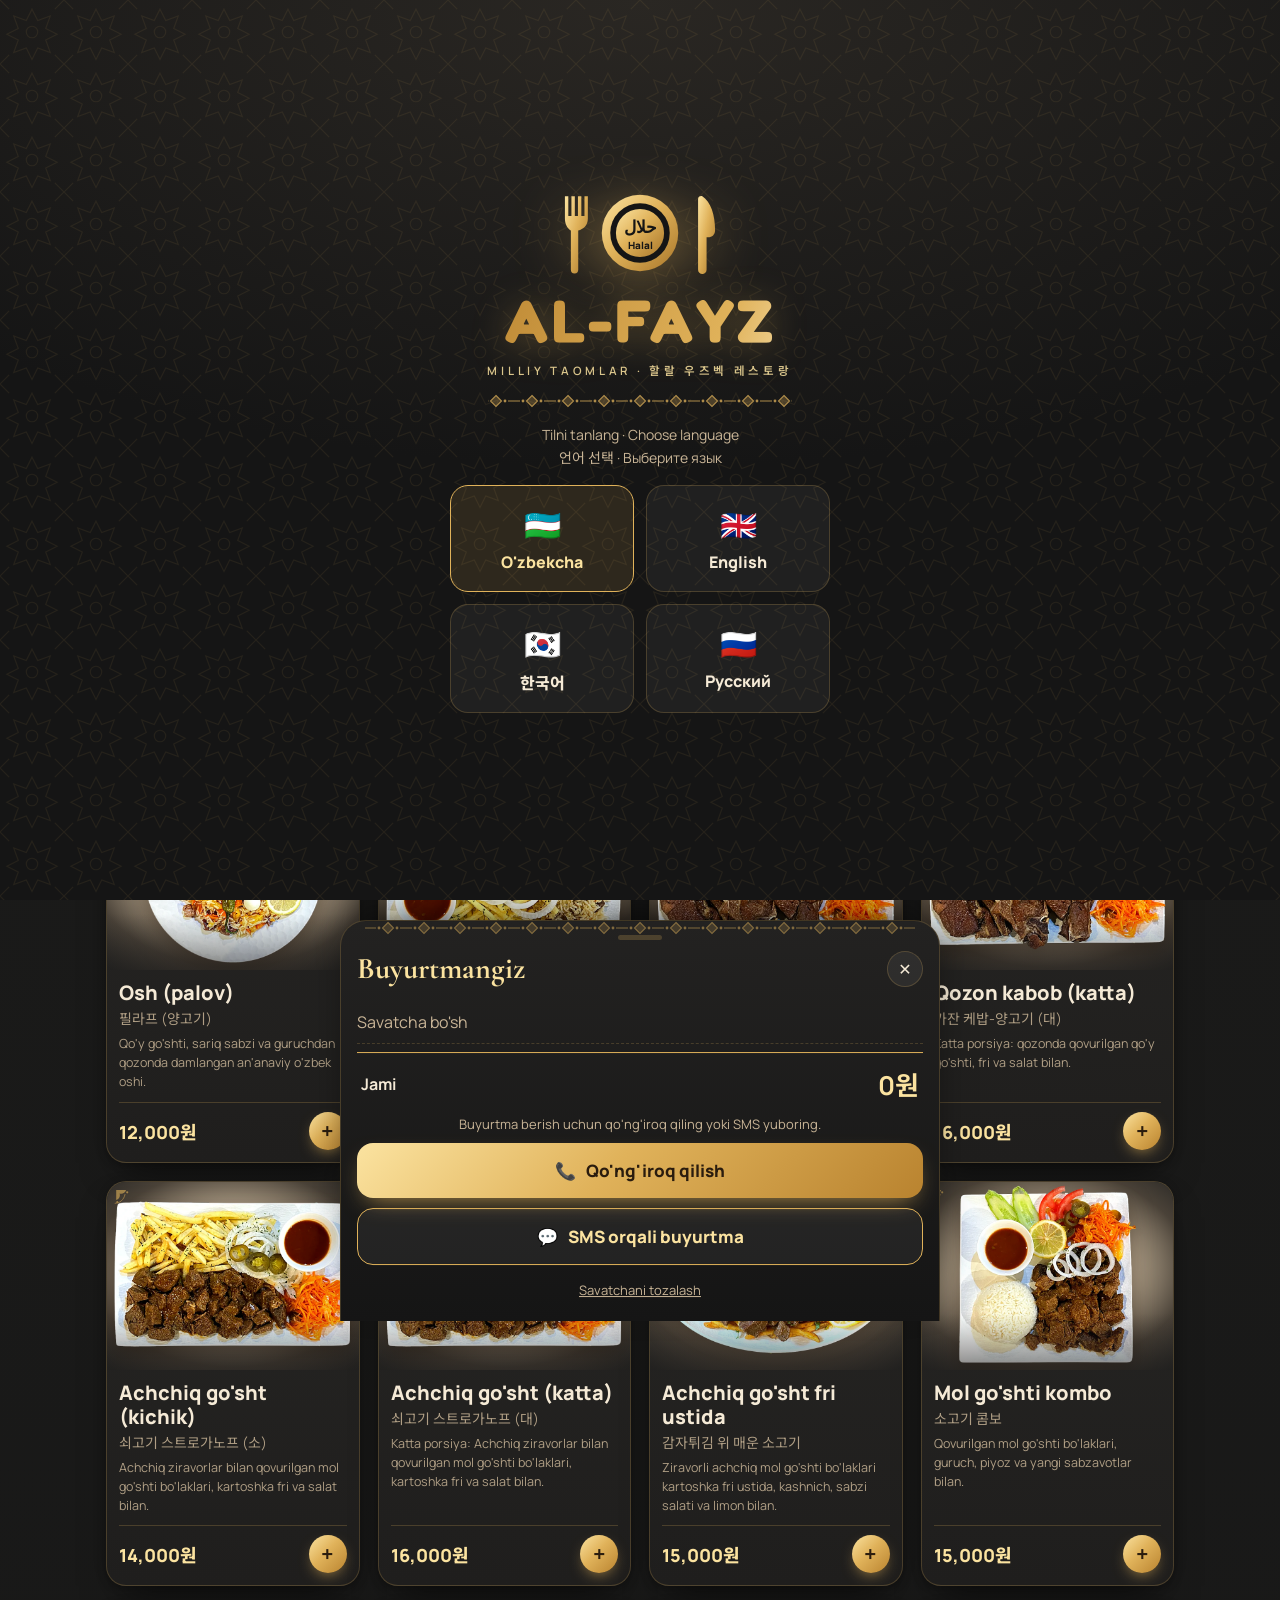
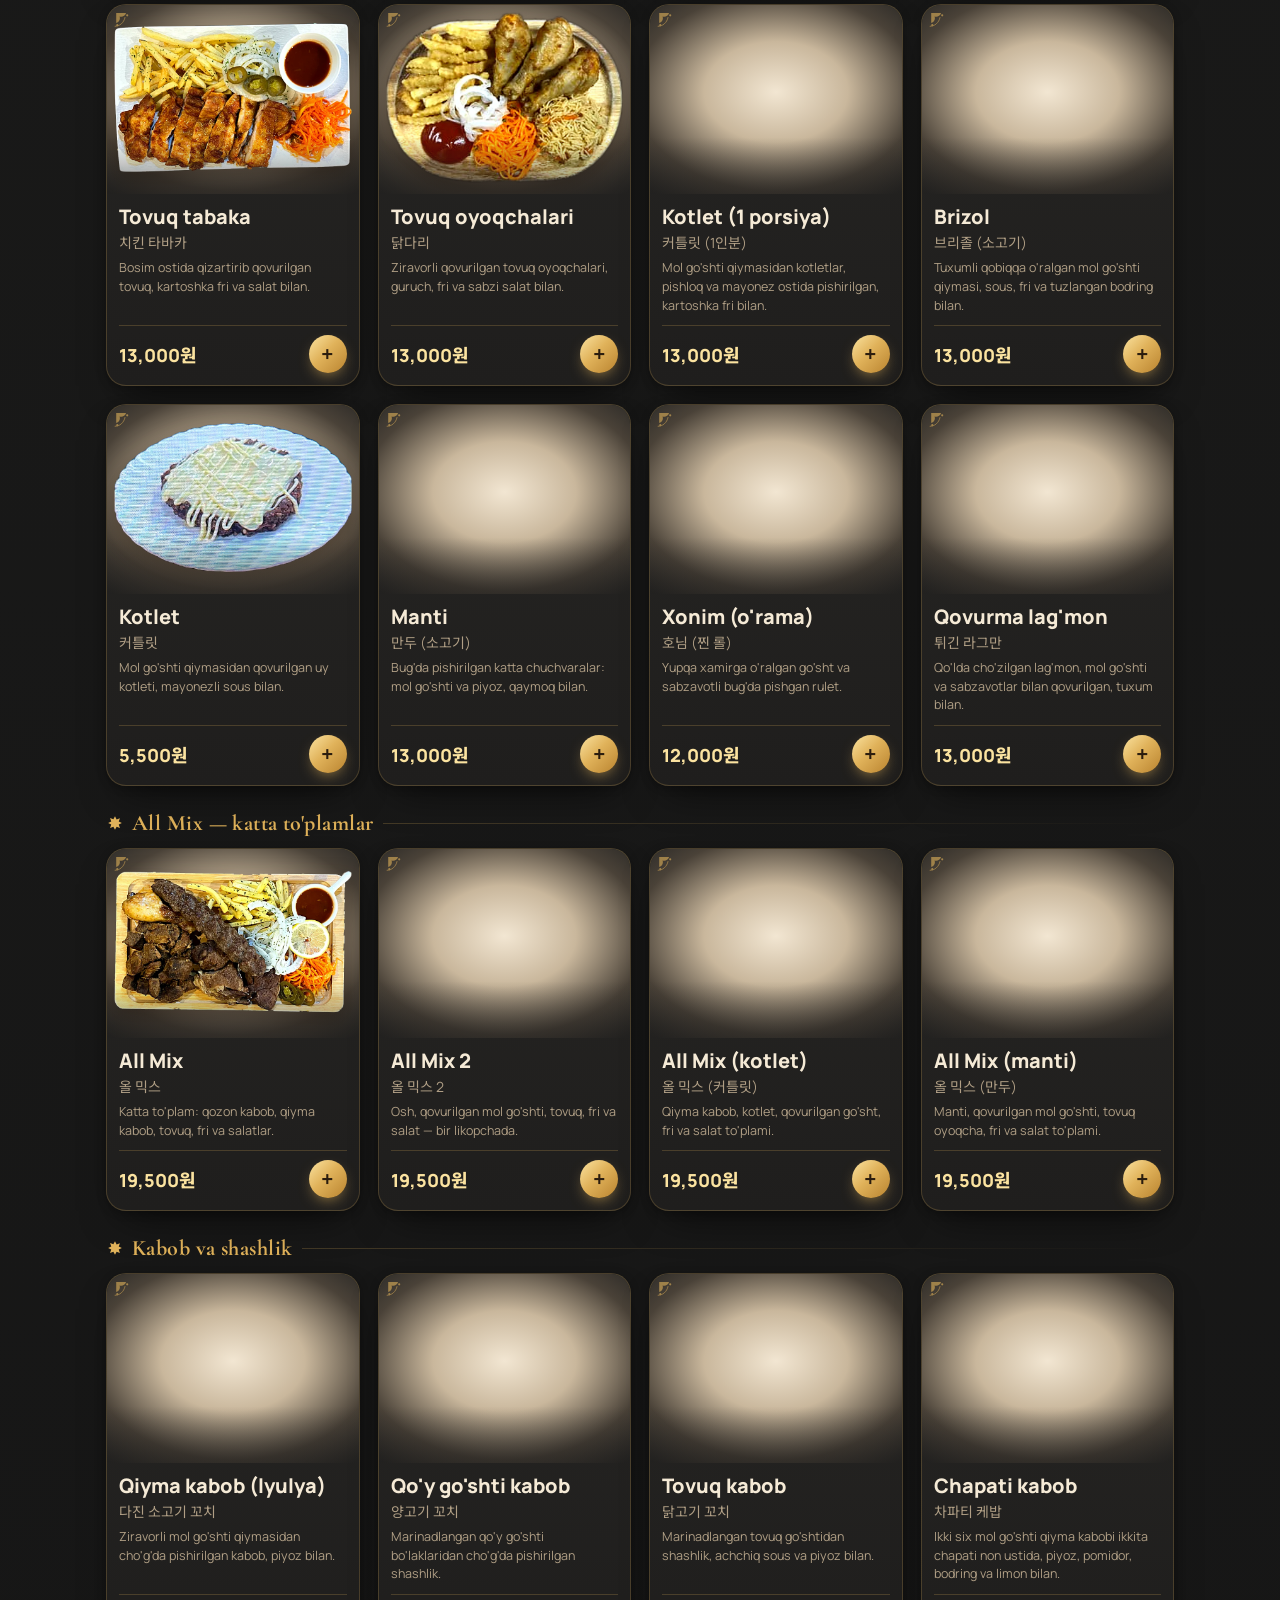
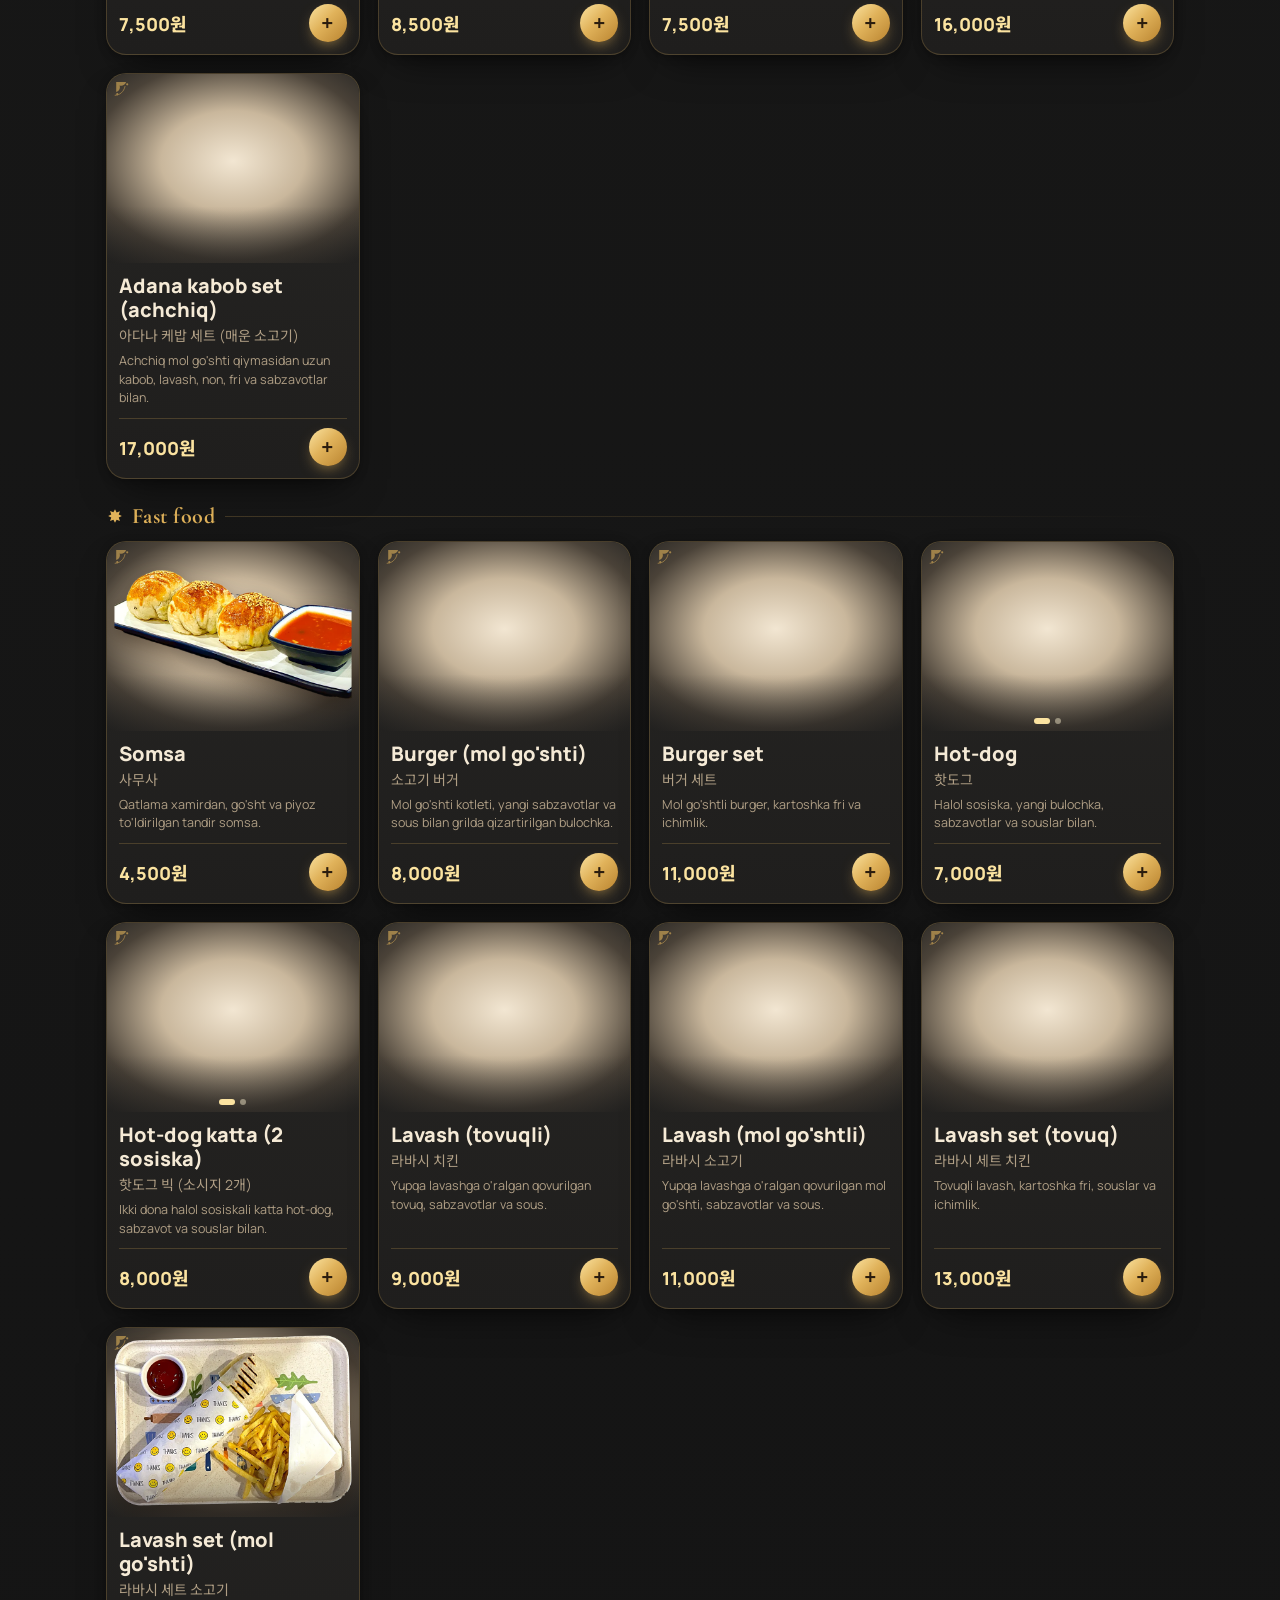
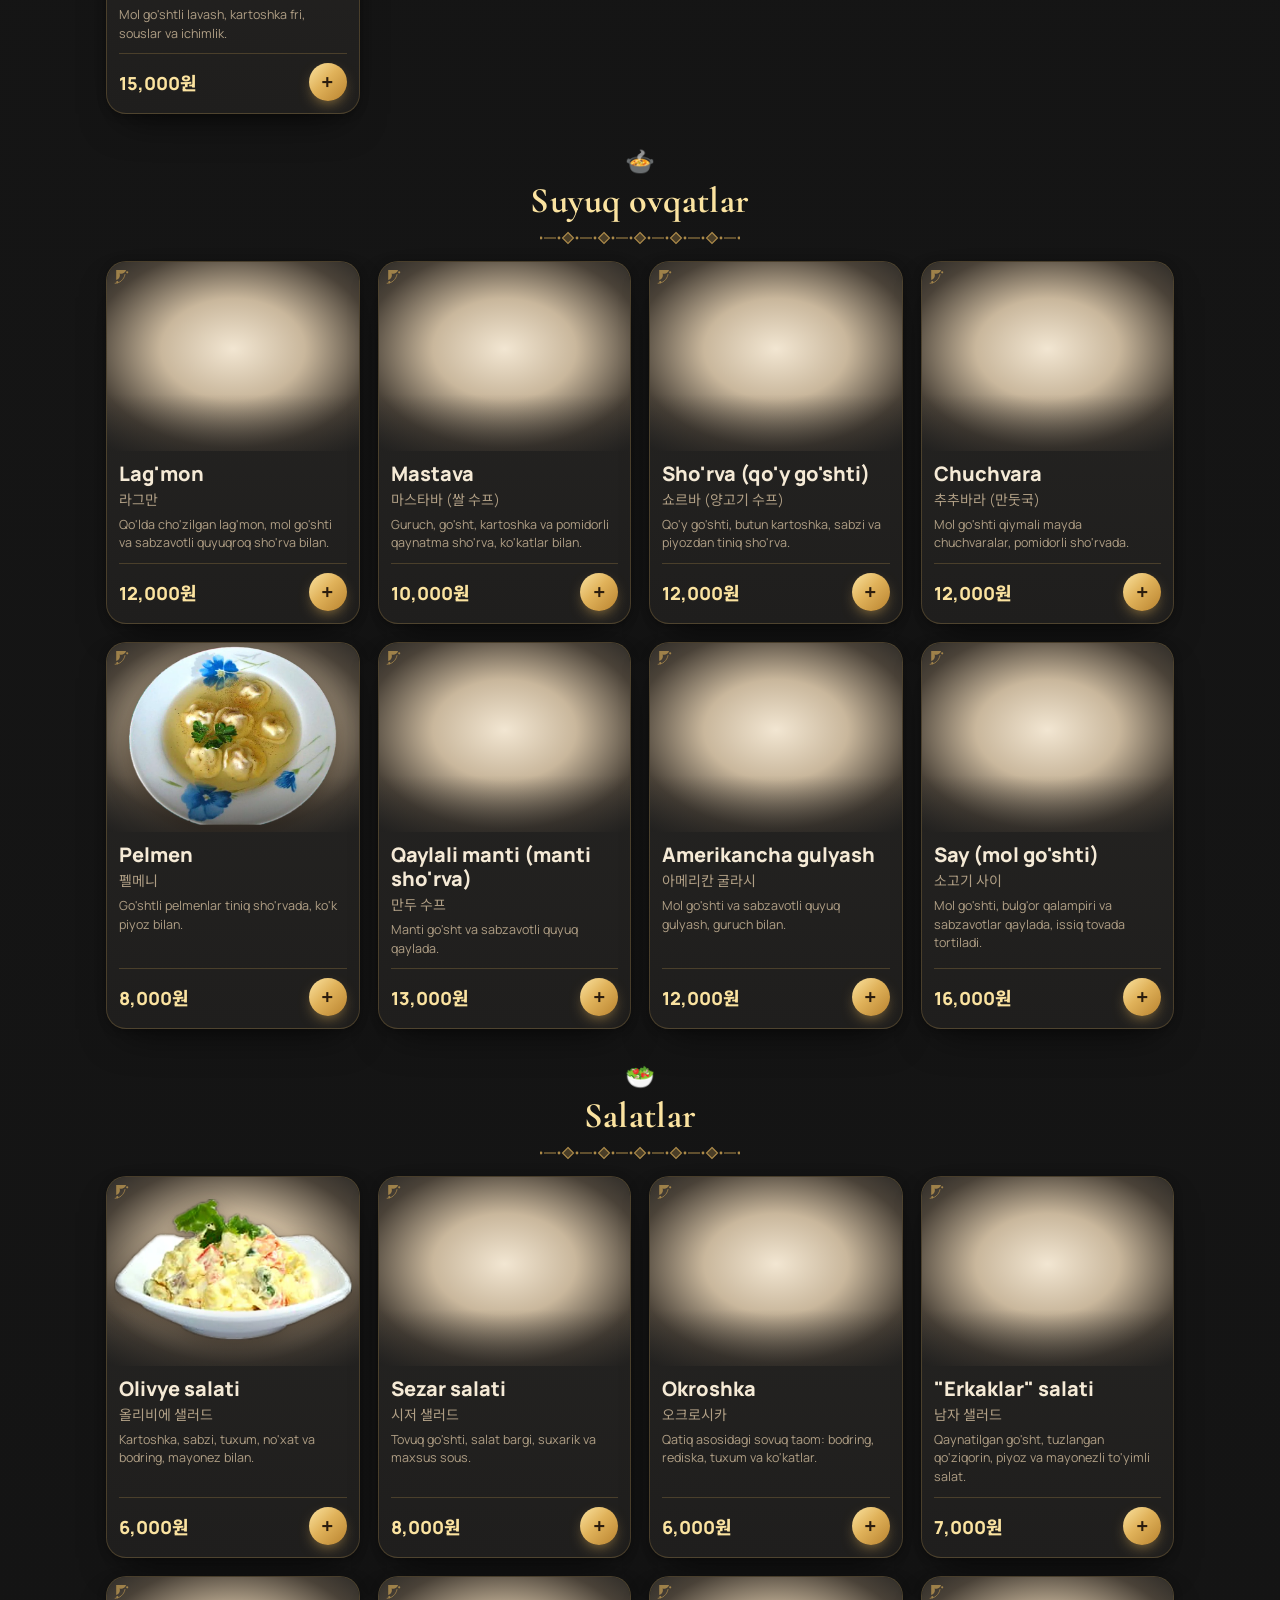
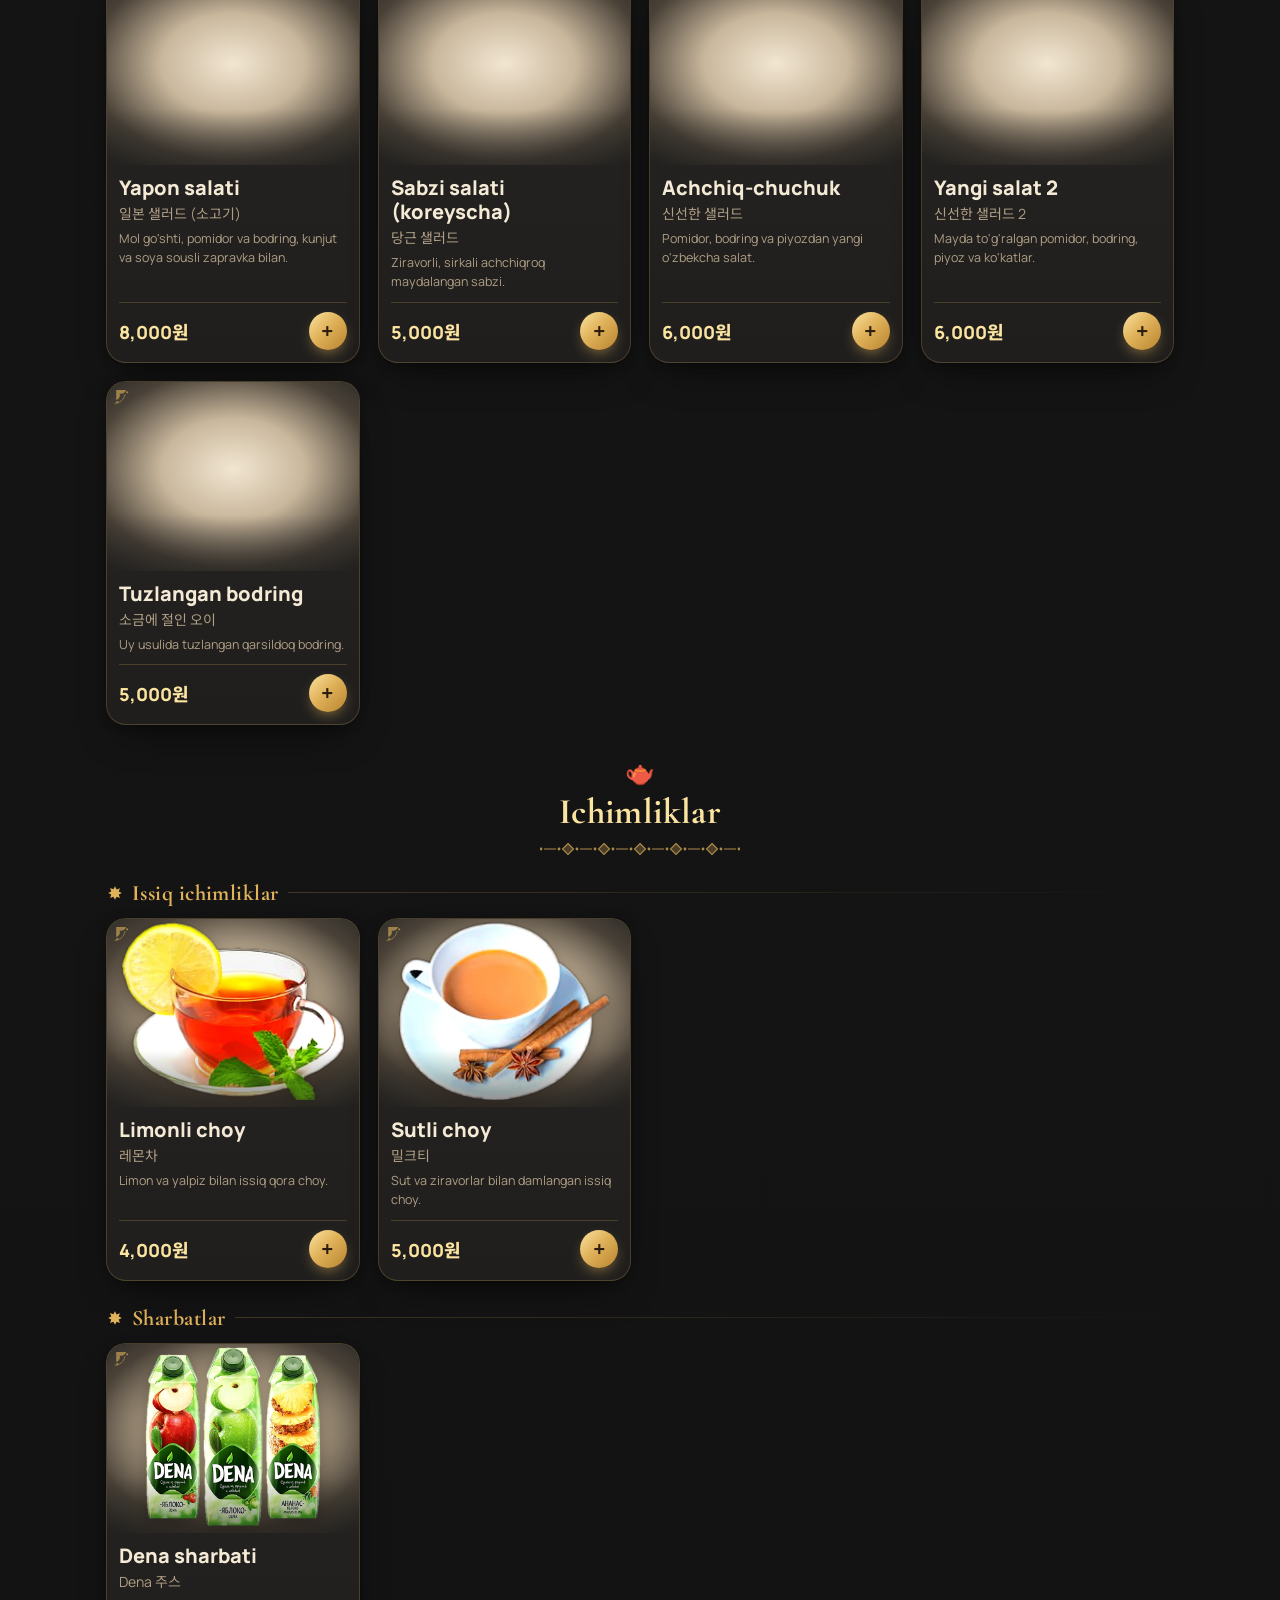
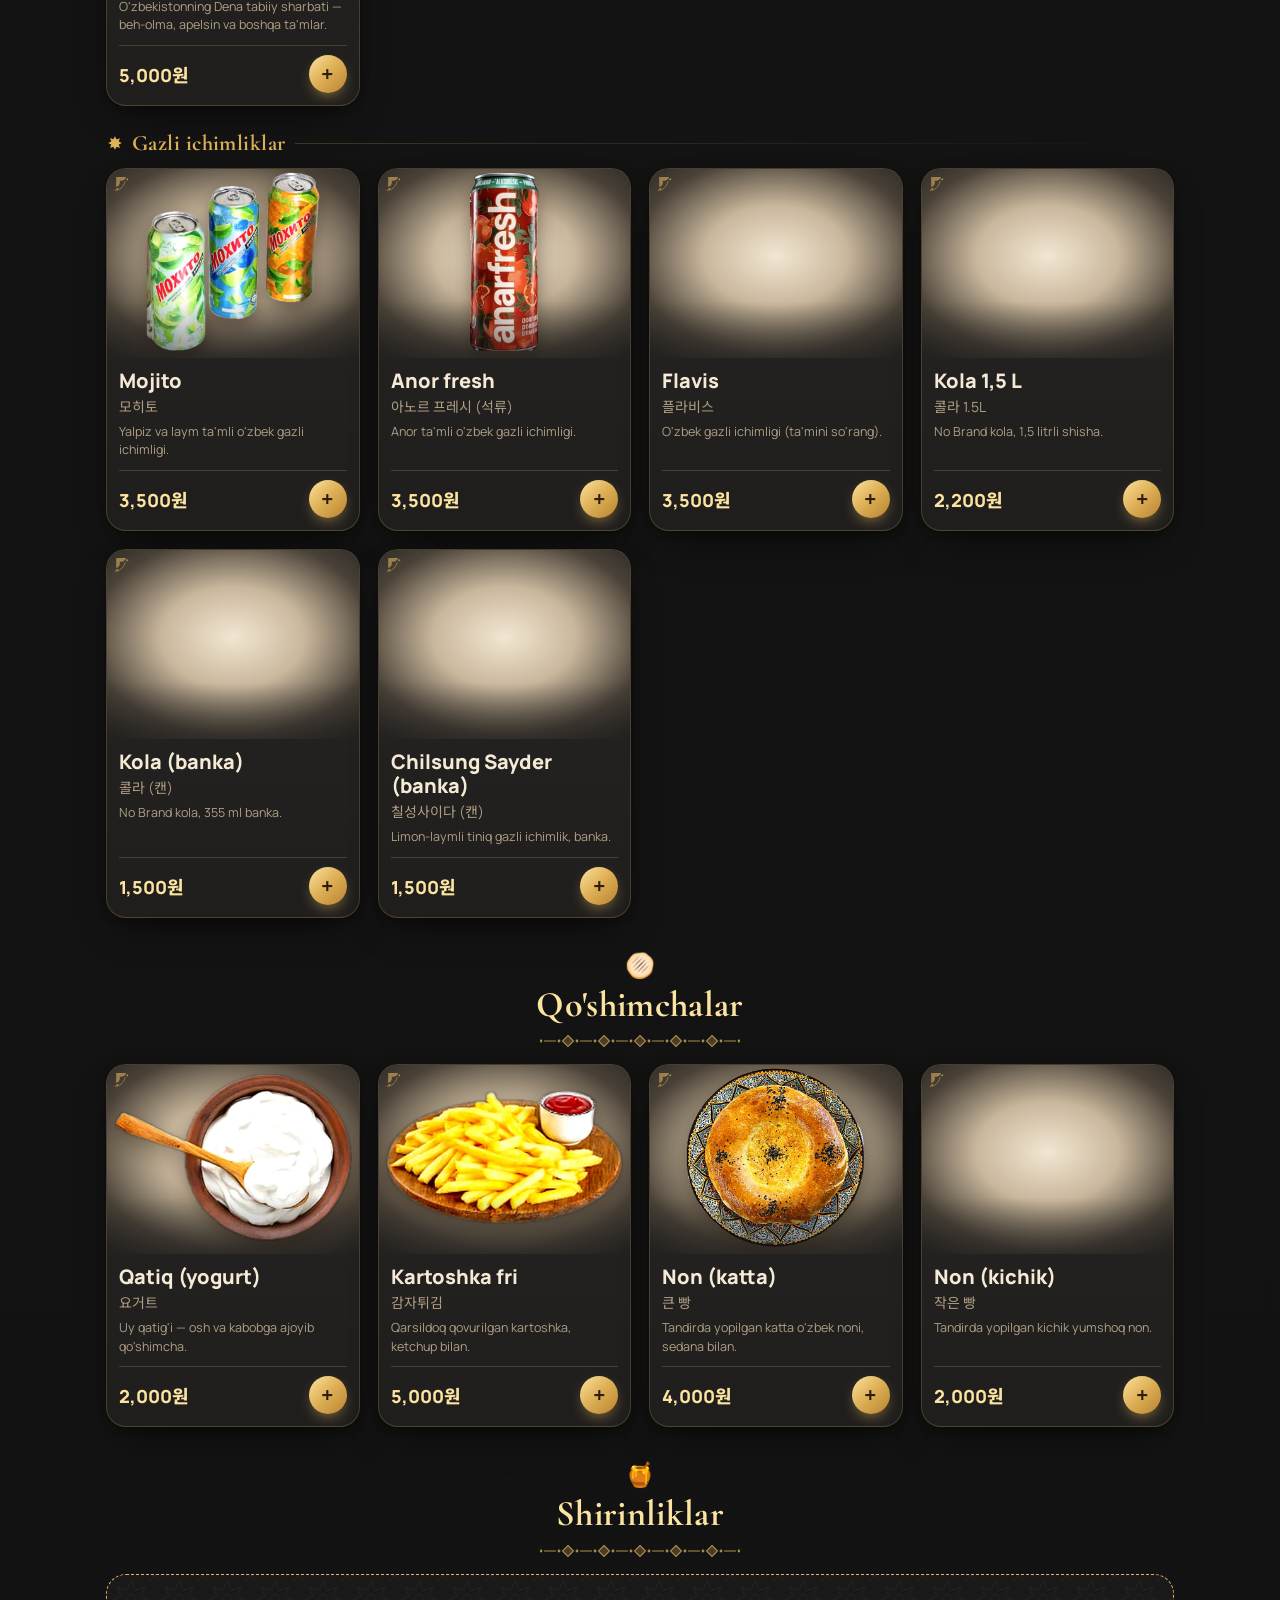
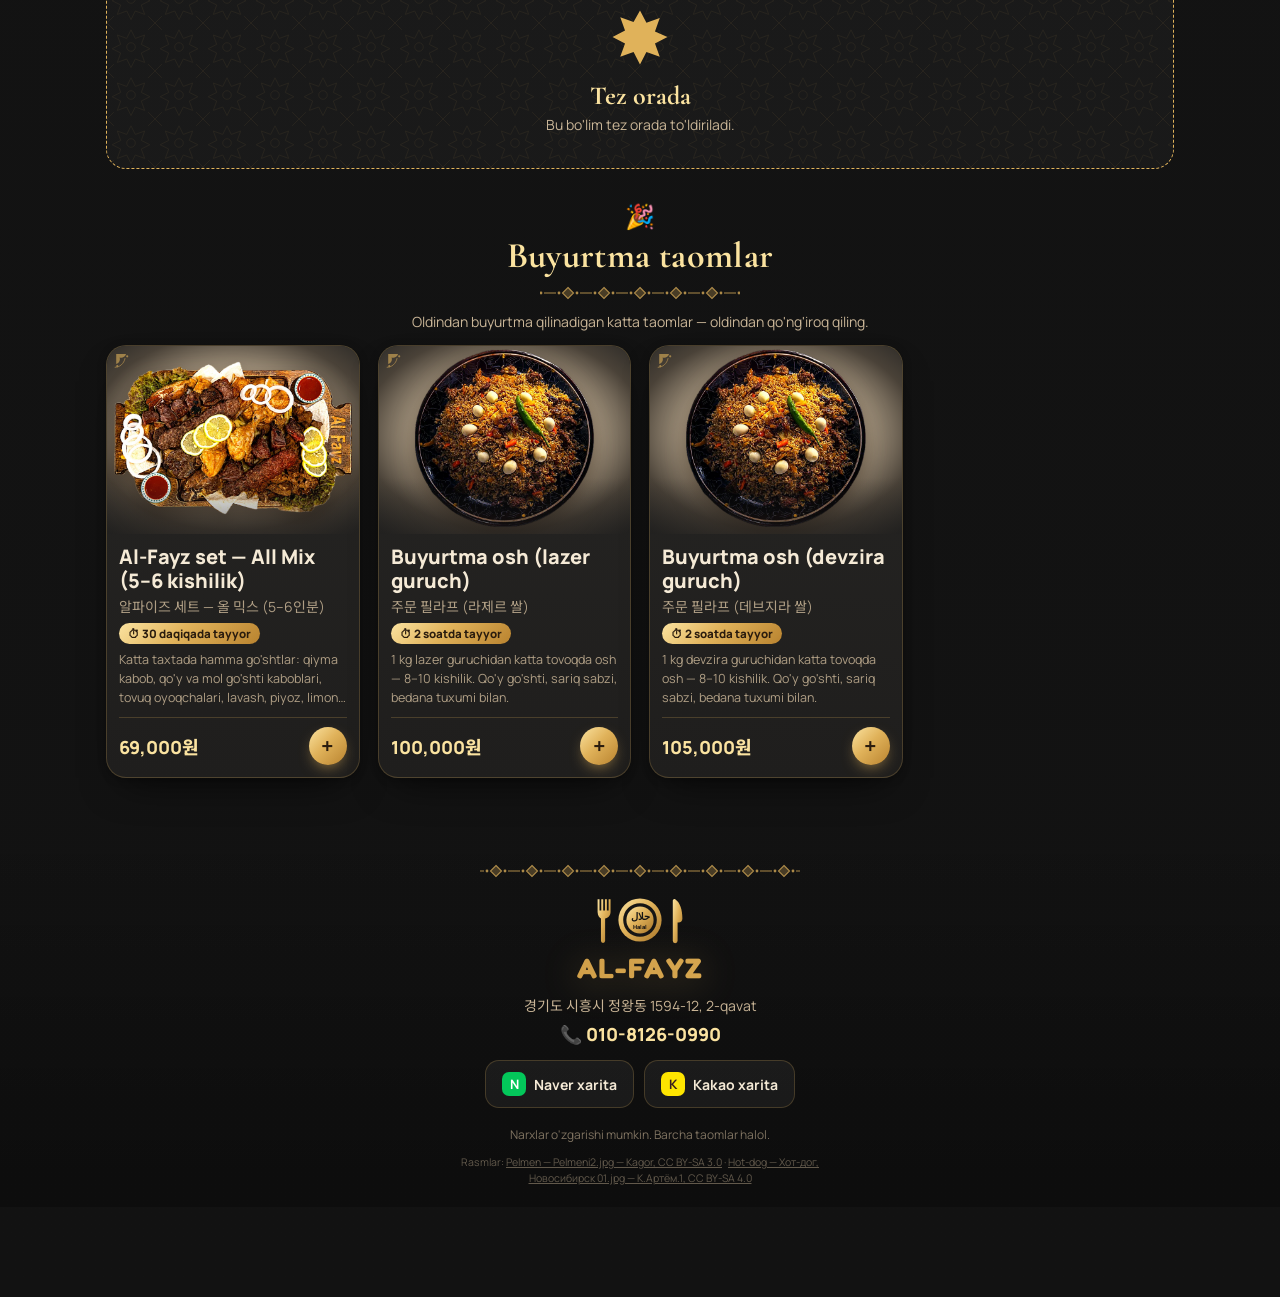
==== commit 00c048f6: "Fon matviy qoraga o'tkazildi Co-Authored-By: Claude Opus 5.5 <noreply@anthropic.com> Claude-Session:" ====
--- a/index.html
+++ b/index.html
@@ -5,11 +5,11 @@
   <meta name="viewport" content="width=device-width, initial-scale=1, viewport-fit=cover">
   <title>AL-FAYZ — Milliy taomlar</title>
   <meta name="description" content="AL-FAYZ halal o'zbek restorani — elektron menyu. 할랄 우즈벡 레스토랑 메뉴. Siheung, Jeongwang-dong.">
-  <meta name="theme-color" content="#1C1510">
+  <meta name="theme-color" content="#151515">
   <meta property="og:title" content="AL-FAYZ — Halal Uzbek restaurant menu">
   <meta property="og:description" content="Osh, lag'mon, manti, kabob... 010-8126-0990">
   <meta property="og:image" content="images/plov.webp">
-  <link rel="icon" href="data:image/svg+xml,%3Csvg xmlns='http://www.w3.org/2000/svg' viewBox='0 0 64 64'%3E%3Ccircle cx='32' cy='32' r='30' fill='%23E0B25A'/%3E%3Ccircle cx='32' cy='32' r='18' fill='none' stroke='%231C1510' stroke-width='4'/%3E%3C/svg%3E">
+  <link rel="icon" href="data:image/svg+xml,%3Csvg xmlns='http://www.w3.org/2000/svg' viewBox='0 0 64 64'%3E%3Ccircle cx='32' cy='32' r='30' fill='%23E0B25A'/%3E%3Ccircle cx='32' cy='32' r='18' fill='none' stroke='%23151515' stroke-width='4'/%3E%3C/svg%3E">
   <link rel="preconnect" href="https://fonts.googleapis.com">
   <link rel="preconnect" href="https://fonts.gstatic.com" crossorigin>
   <link href="https://fonts.googleapis.com/css2?family=Fredoka:wght@600;700&family=Cormorant+Garamond:ital,wght@0,600;0,700;1,600&family=Manrope:wght@400;500;600;700;800&family=Playfair+Display:wght@600;700;800&family=Noto+Sans+KR:wght@400;500;700&display=swap" rel="stylesheet">
@@ -29,10 +29,10 @@
         <circle cx="60" cy="32" r="27"/>
         <path d="M104 6c6 4 9 13 9 24 0 3-2 5-5 5h-1v23a3 3 0 0 1-6 0V8c0-1.5 1.5-2.5 3-2z"/>
       </g>
-      <circle cx="60" cy="32" r="21" fill="#1C1510"/>
+      <circle cx="60" cy="32" r="21" fill="#151515"/>
       <circle cx="60" cy="32" r="17" fill="url(#gold)"/>
-      <text x="60" y="32" text-anchor="middle" font-size="12" font-weight="700" fill="#1C1510" font-family="serif">حلال</text>
-      <text x="60" y="43" text-anchor="middle" font-size="7" font-weight="800" fill="#1C1510" font-family="Manrope, sans-serif">Halal</text>
+      <text x="60" y="32" text-anchor="middle" font-size="12" font-weight="700" fill="#151515" font-family="serif">حلال</text>
+      <text x="60" y="43" text-anchor="middle" font-size="7" font-weight="800" fill="#151515" font-family="Manrope, sans-serif">Halal</text>
     </symbol>
     <symbol id="star" viewBox="0 0 40 40">
       <path d="M20 1l4.6 8.9 9.5-3.4-3.4 9.5L39.6 20l-8.9 4.6 3.4 9.5-9.5-3.4L20 39.6l-4.6-8.9-9.5 3.4 3.4-9.5L.4 20l8.9-4.6-3.4-9.5 9.5 3.4z"/>
--- a/style.css
+++ b/style.css
@@ -1,9 +1,9 @@
-/* AL-FAYZ e-menu — premium dark theme: warm espresso background, gold lettering, dishes lit like on a restaurant table */
+/* AL-FAYZ e-menu — premium dark theme: matte charcoal background, gold lettering, dishes lit like on a restaurant table */
 :root {
-  --bg: #1C1510;
-  --bg-2: #241B14;
-  --card: #2A2018;
-  --card-2: #33271D;
+  --bg: #151515;
+  --bg-2: #1C1C1B;
+  --card: #1F1E1D;
+  --card-2: #262523;
   --ink: #F5EAD6;
   --ink-2: #C9B597;
   --gold: #E0B25A;
@@ -29,8 +29,8 @@
   margin: 0; font-family: var(--font); color: var(--ink); -webkit-font-smoothing: antialiased; overflow-x: hidden;
   padding-bottom: calc(90px + var(--safe-b));
   background:
-    radial-gradient(900px 600px at 50% -120px, rgba(224, 178, 90, .16), transparent 70%),
-    linear-gradient(180deg, #221A13 0%, var(--bg) 40%, #18120D 100%);
+    radial-gradient(900px 600px at 50% -120px, rgba(224, 178, 90, .10), transparent 70%),
+    linear-gradient(180deg, #1B1B1A 0%, var(--bg) 40%, #121212 100%);
   background-color: var(--bg);
 }
 body::before { content: ""; position: fixed; inset: 0; z-index: -1; pointer-events: none; background: var(--naqsh); background-size: 64px; opacity: .035; }
@@ -85,7 +85,7 @@
 @keyframes float { 10% { opacity: .9; } 80% { opacity: .6; } 100% { transform: translate(18px, -520px); opacity: 0; } }
 
 /* ---------- TABS ---------- */
-.tabs { position: sticky; top: 0; z-index: 20; background: rgba(28, 21, 16, .96); border-bottom: 1px solid var(--line); }
+.tabs { position: sticky; top: 0; z-index: 20; background: rgba(21, 21, 21, .96); border-bottom: 1px solid var(--line); }
 .tabs-inner { display: flex; gap: 8px; overflow-x: auto; padding: 10px 16px; scrollbar-width: none; scroll-snap-type: x proximity; }
 .tabs-inner::-webkit-scrollbar { display: none; }
 .tab { flex: none; scroll-snap-align: center; display: flex; align-items: center; gap: 6px; padding: 9px 15px; border-radius: 99px; font-weight: 700; font-size: 14px; white-space: nowrap;
@@ -116,9 +116,9 @@
 .card .corner.br { bottom: 7px; right: 7px; transform: rotate(180deg); }
 /* the photo sits under a warm spotlight so dishes stay bright on the dark page */
 .thumb { position: relative; aspect-ratio: 4 / 3; overflow: hidden; cursor: zoom-in;
-  background: radial-gradient(75% 70% at 50% 46%, #F4E3C4 0%, #CDB08A 38%, #5A4430 75%, #33271D 100%); }
+  background: radial-gradient(75% 70% at 50% 46%, #F2E6D2 0%, #C9B79C 38%, #4A4238 75%, #262523 100%); }
 .thumb::after { content: ""; position: absolute; inset: 0; pointer-events: none; z-index: 2;
-  background: linear-gradient(180deg, transparent 70%, rgba(42, 32, 24, .55)); }
+  background: linear-gradient(180deg, transparent 70%, rgba(31, 30, 29, .55)); }
 .thumb img { width: 100%; height: 100%; object-fit: cover; transition: transform .6s cubic-bezier(.2, .8, .2, 1), opacity .4s; opacity: 0; position: relative; z-index: 1;
   filter: drop-shadow(0 10px 12px rgba(40, 24, 10, .45)); }
 .thumb img.loaded { opacity: 1; }
@@ -185,7 +185,7 @@
 .sheet-backdrop { position: fixed; inset: 0; z-index: 40; background: rgba(0, 0, 0, .6); opacity: 1; transition: opacity .3s; }
 .sheet-backdrop[hidden] { display: block; opacity: 0; pointer-events: none; }
 .sheet { position: fixed; z-index: 41; left: 0; right: 0; bottom: 0; max-width: 600px; margin: 0 auto; max-height: 88vh; max-height: 88dvh; display: flex; flex-direction: column;
-  background: linear-gradient(180deg, #2C2219, var(--bg)); border: 1px solid var(--line); border-bottom: 0; border-radius: 26px 26px 0 0;
+  background: linear-gradient(180deg, #232221, var(--bg)); border: 1px solid var(--line); border-bottom: 0; border-radius: 26px 26px 0 0;
   padding: 8px 16px calc(16px + var(--safe-b)); box-shadow: 0 -20px 50px -20px rgba(0, 0, 0, .8);
   transform: translateY(105%); transition: transform .4s cubic-bezier(.2, .8, .2, 1); }
 .sheet::before { content: ""; position: absolute; top: 0; left: 24px; right: 24px; height: 14px; background: var(--band) repeat-x center; opacity: .5; }
@@ -213,7 +213,7 @@
 
 /* ---------- LANGUAGE SCREEN ---------- */
 .lang-screen { position: fixed; inset: 0; z-index: 60; display: flex; align-items: center; justify-content: center; padding: 20px; overflow-y: auto;
-  background: radial-gradient(120% 80% at 50% 0%, #3A2A1B, var(--bg) 65%); animation: fade .5s; }
+  background: radial-gradient(120% 80% at 50% 0%, #2A2723, var(--bg) 65%); animation: fade .5s; }
 .lang-screen::before { content: ""; position: absolute; inset: 0; background: var(--naqsh); background-size: 64px; opacity: .08; }
 .lang-screen[hidden] { display: none; }
 @keyframes fade { from { opacity: 0; } }
@@ -244,7 +244,7 @@
 
 /* ---------- full-screen photo viewer ---------- */
 .viewer { position: fixed; inset: 0; z-index: 80; display: flex; flex-direction: column; justify-content: center;
-  background: radial-gradient(70% 55% at 50% 45%, rgba(90, 66, 40, .95), rgba(14, 10, 7, .97)); opacity: 0; transition: opacity .25s; }
+  background: radial-gradient(70% 55% at 50% 45%, rgba(70, 64, 56, .95), rgba(10, 10, 10, .97)); opacity: 0; transition: opacity .25s; }
 .viewer.open { opacity: 1; }
 .viewer[hidden] { display: none; }
 .v-strip { display: flex; overflow-x: auto; scroll-snap-type: x mandatory; scrollbar-width: none; }
